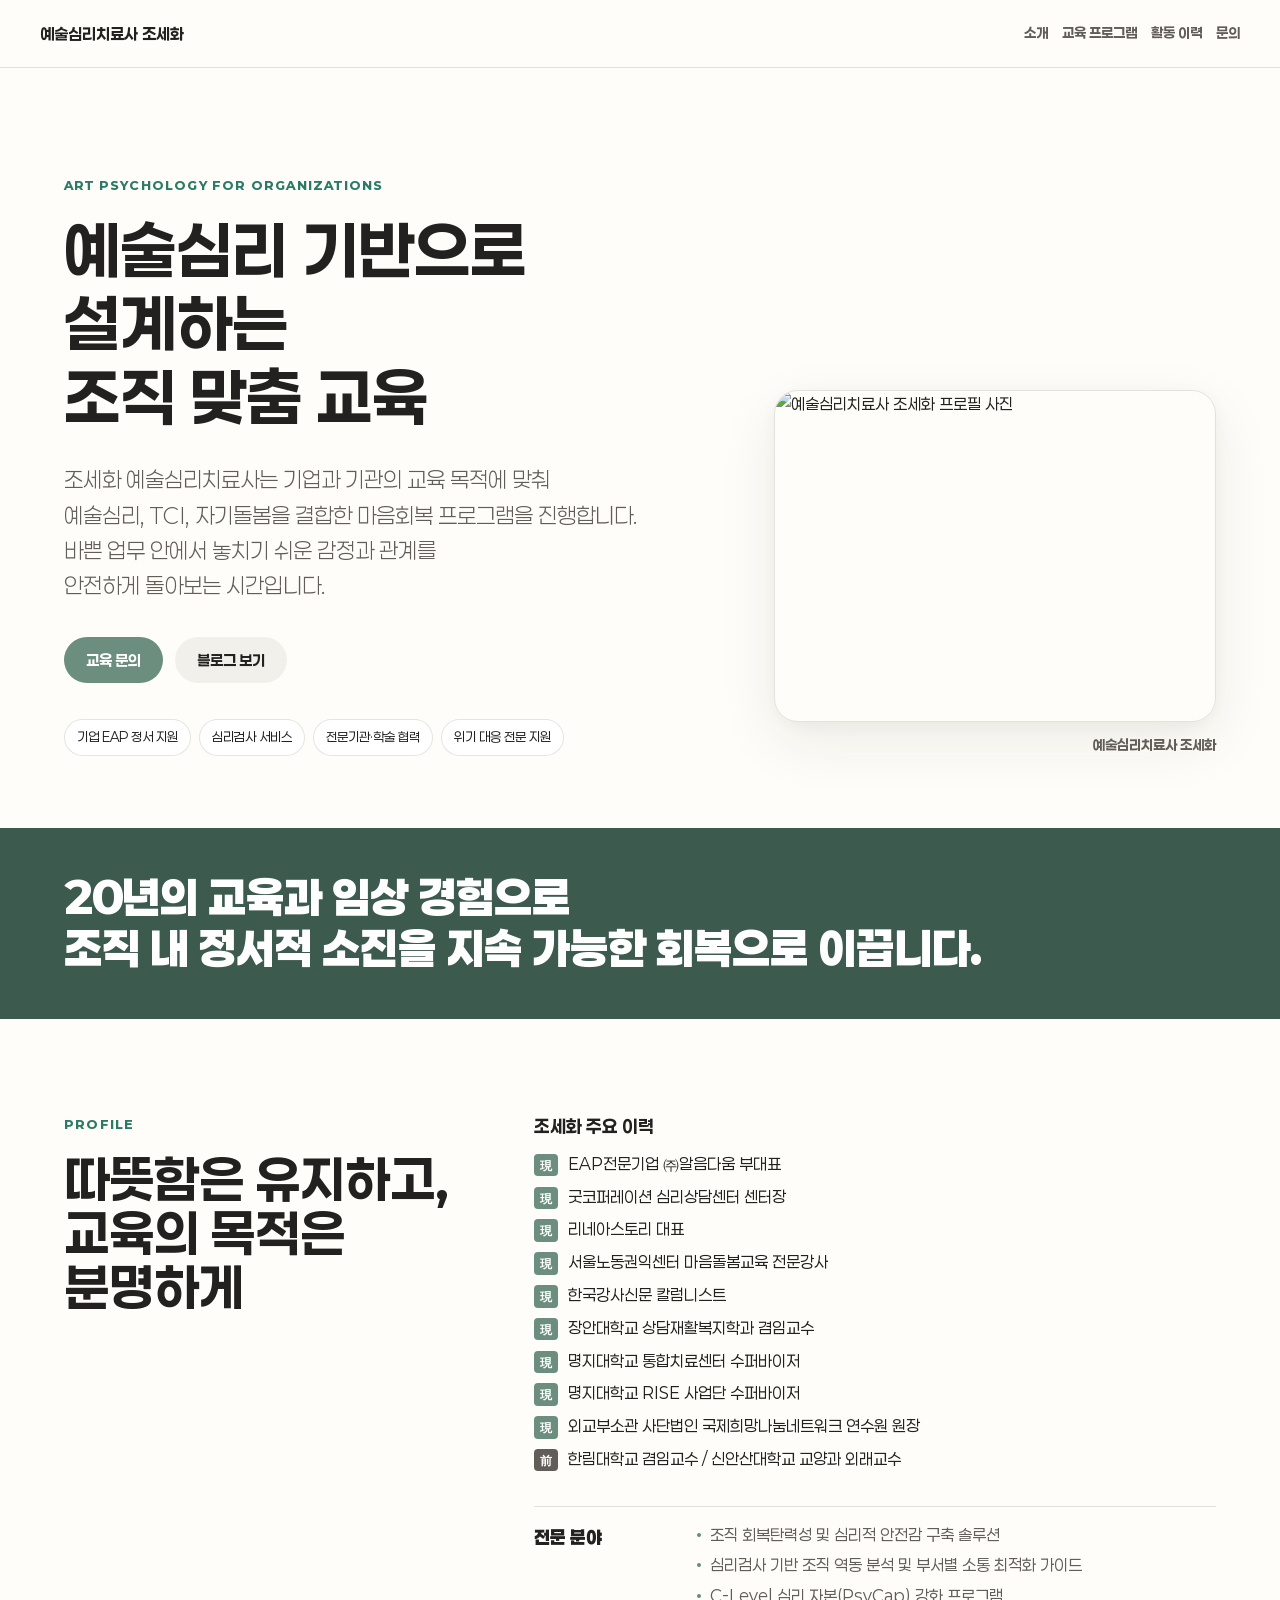
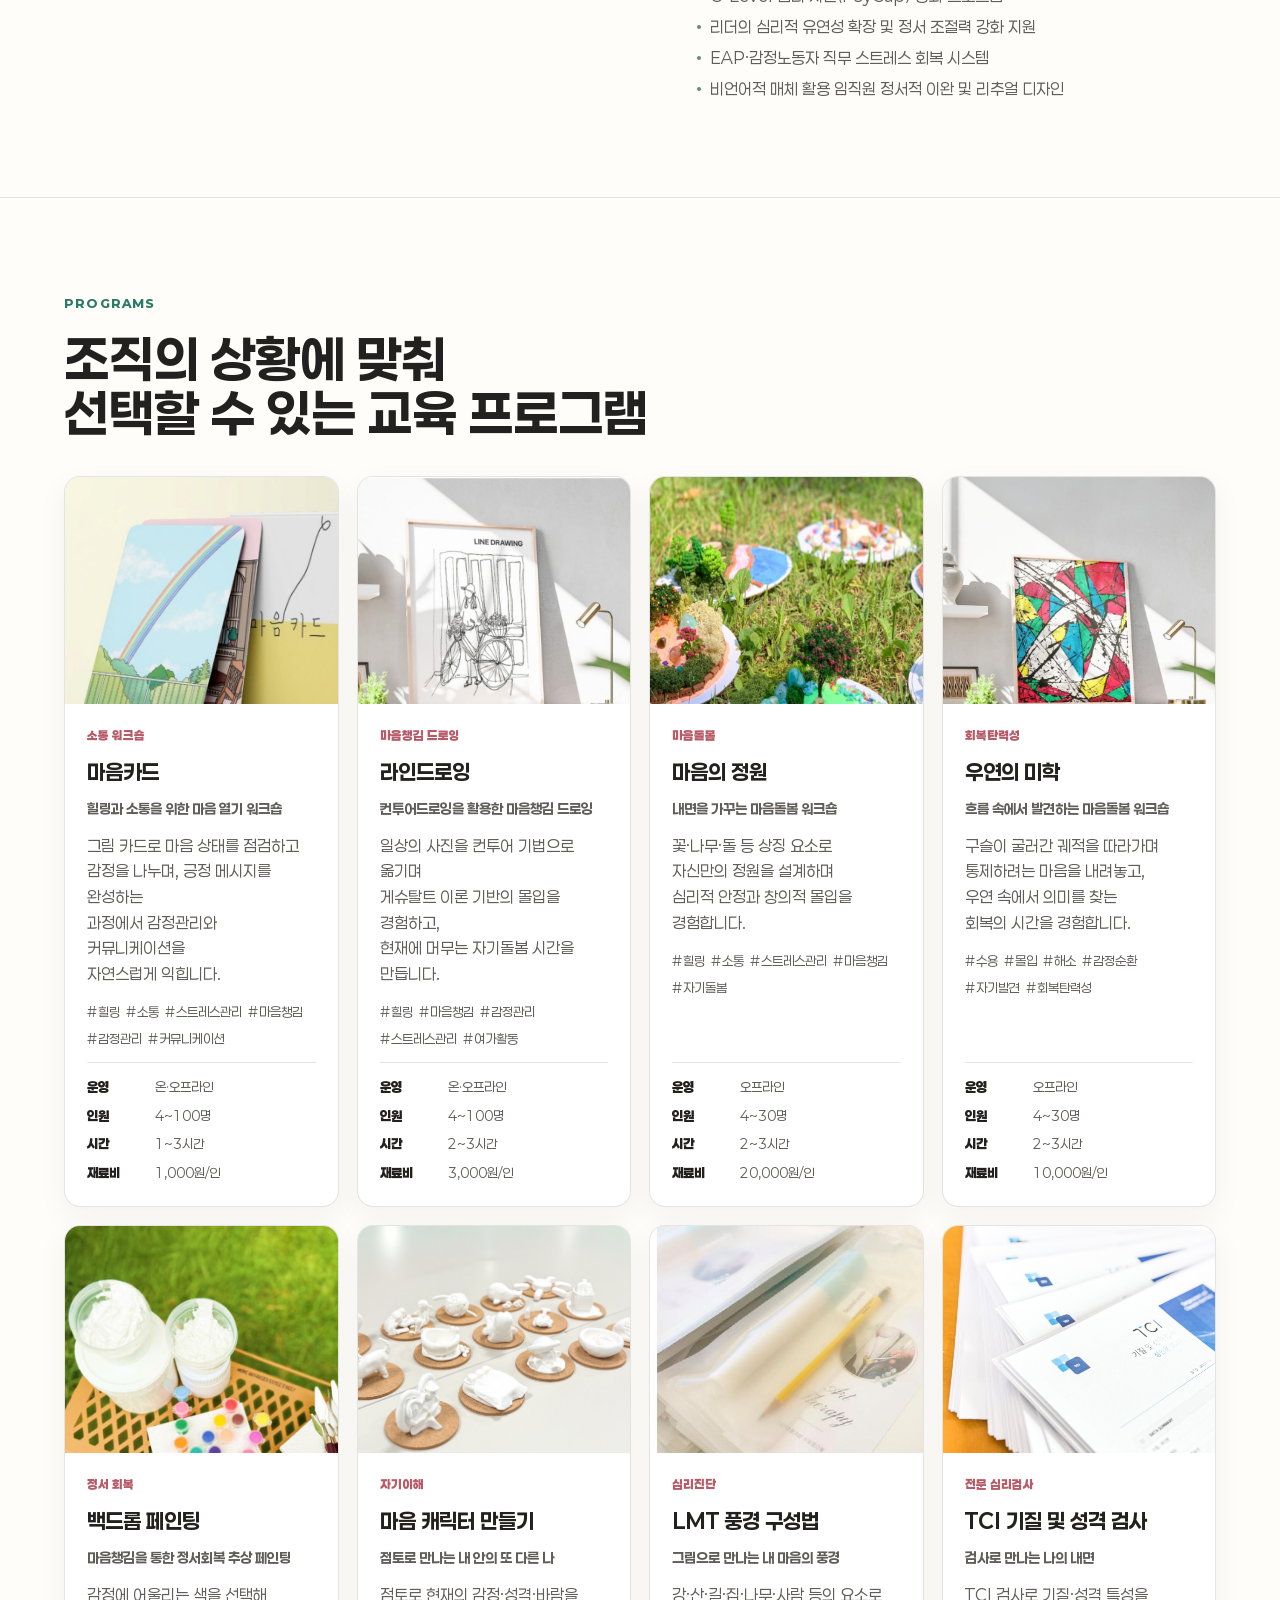
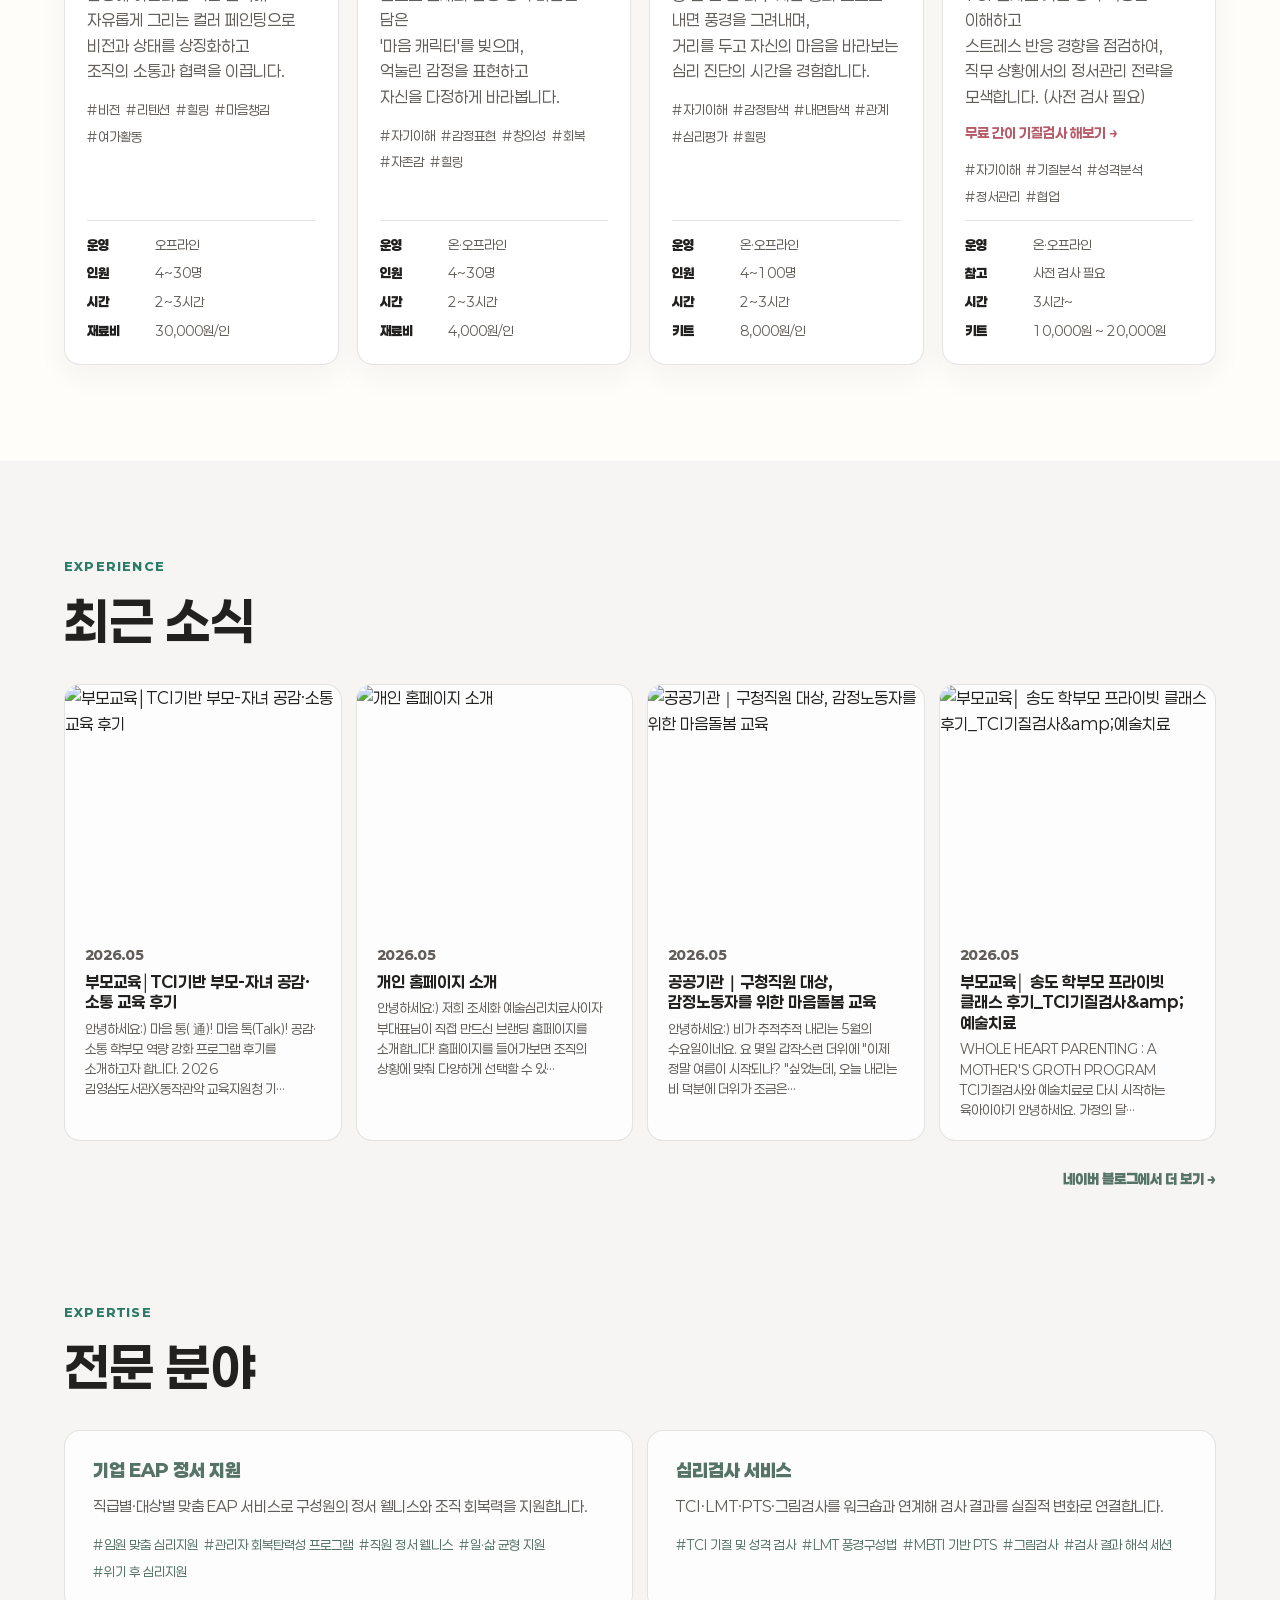
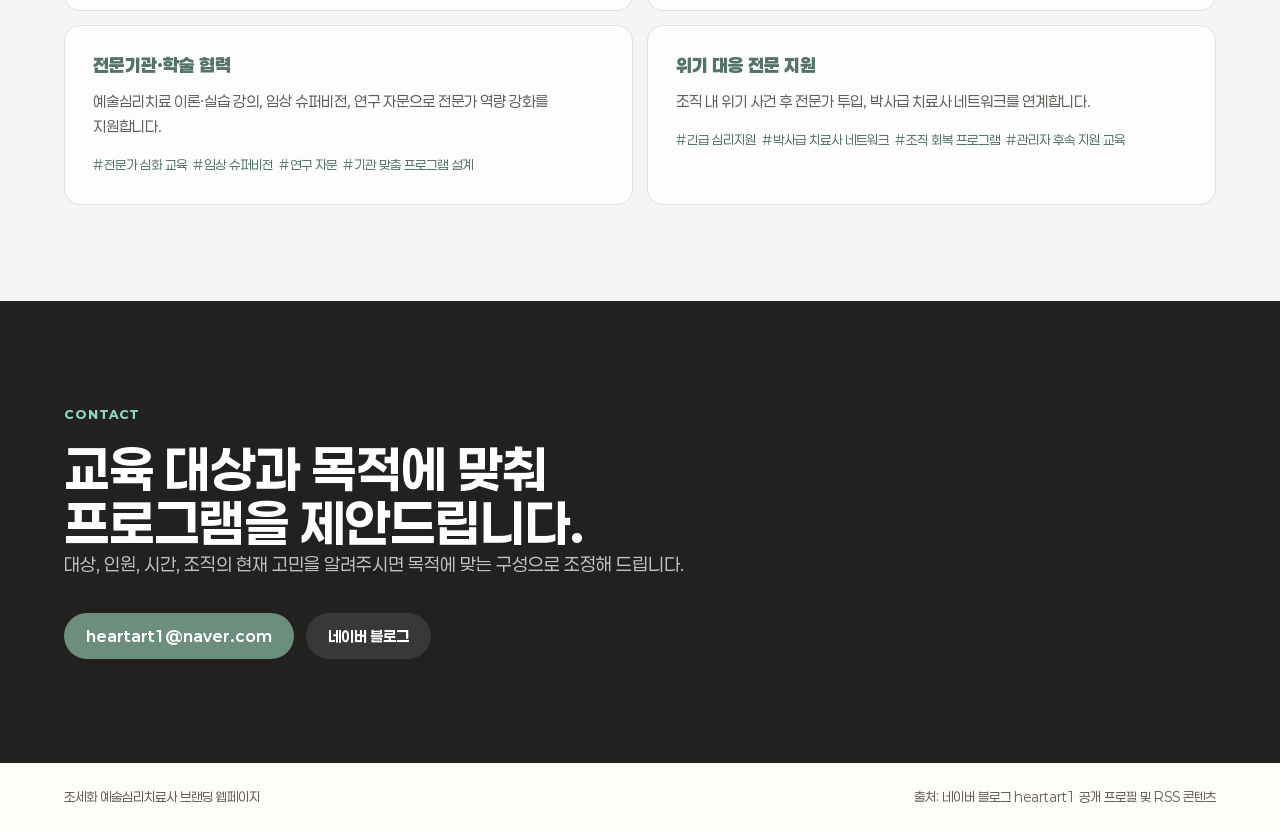
==== index.html @ b23f0a4a "Merge branch 'claude/hopeful-banzai-08a3aa'" ====
<!DOCTYPE html>
<html lang="ko">
<head>
  <meta charset="UTF-8" />
  <meta name="viewport" content="width=device-width, initial-scale=1.0" />
  <title>예술심리치료사 조세화의 홈페이지</title>
  <meta name="description" content="예술심리치료사 조세화의 홈페이지. 기업 EAP, 심리검사, 전문가 교육, 위기 대응 등 조직 맞춤 예술심리 기반 교육 프로그램을 소개합니다." />
  <meta name="author" content="조세화" />
  <meta name="keywords" content="조세화, 예술심리치료사, 기업 EAP, 임상 슈퍼바이저, 마음회복, TCI, 회복탄력성, 번아웃, 직무 스트레스 회복, 심리 자본, PsyCap, 표현예술치료, 알음다움" />
  <link rel="canonical" href="https://lineastory.github.io/lineastory/" />
  <!-- 검색엔진 사이트 인증 (등록 후 콘텐츠 값 채우면 활성화) -->
  <!-- <meta name="naver-site-verification" content="" /> -->
  <!-- <meta name="google-site-verification" content="" /> -->
  <meta property="og:title" content="예술심리치료사 조세화의 홈페이지" />
  <meta property="og:description" content="예술심리 기반으로 설계하는 조직 맞춤 교육." />
  <meta property="og:type" content="website" />
  <meta property="og:url" content="https://lineastory.github.io/lineastory/" />
  <meta property="og:image" content="https://lineastory.github.io/lineastory/assets/profile-v2.jpg" />
  <meta property="og:image:width" content="1091" />
  <meta property="og:image:height" content="725" />
  <meta property="og:image:alt" content="예술심리치료사 조세화 프로필 사진" />
  <meta property="og:site_name" content="예술심리치료사 조세화" />
  <meta property="og:locale" content="ko_KR" />
  <meta name="twitter:card" content="summary_large_image" />
  <meta name="twitter:title" content="예술심리치료사 조세화의 홈페이지" />
  <meta name="twitter:description" content="예술심리 기반으로 설계하는 조직 맞춤 교육." />
  <meta name="twitter:image" content="https://lineastory.github.io/lineastory/assets/profile-v2.jpg" />
  <link rel="stylesheet" href="./styles.css?v=35" />

  <script type="application/ld+json">
  {
    "@context": "https://schema.org",
    "@type": "Person",
    "name": "조세화",
    "alternateName": "Cho Se-hwa",
    "jobTitle": "예술심리치료사",
    "description": "예술심리치료사이자 20년차 기업교육 강사. 기업 EAP·임상 슈퍼비전·심리검사 기반 조직 회복탄력성 솔루션을 설계합니다.",
    "url": "https://lineastory.github.io/lineastory/",
    "image": "https://lineastory.github.io/lineastory/assets/profile-v2.jpg",
    "email": "heartart1@naver.com",
    "sameAs": [
      "https://blog.naver.com/heartart1"
    ],
    "worksFor": [
      { "@type": "Organization", "name": "EAP전문기업 ㈜알음다움" },
      { "@type": "Organization", "name": "굿코퍼레이션 심리상담센터" },
      { "@type": "Organization", "name": "리네아스토리" },
      { "@type": "Organization", "name": "서울노동권익센터" },
      { "@type": "EducationalOrganization", "name": "장안대학교 상담재활복지학과" },
      { "@type": "EducationalOrganization", "name": "명지대학교 통합치료센터" }
    ],
    "knowsAbout": [
      "예술심리치료",
      "표현예술치료",
      "기업 EAP",
      "임상 슈퍼비전",
      "조직 회복탄력성",
      "심리적 안전감",
      "번아웃 예방",
      "직무 스트레스 회복",
      "TCI 기질 및 성격 검사",
      "LMT 풍경구성법",
      "심리 자본 (PsyCap)",
      "심리적 유연성",
      "위기 심리지원",
      "감정노동자 정서 케어"
    ]
  }
  </script>

  <script type="application/ld+json">
  {
    "@context": "https://schema.org",
    "@type": "WebSite",
    "name": "예술심리치료사 조세화의 홈페이지",
    "alternateName": "조세화 EAP 교육",
    "url": "https://lineastory.github.io/lineastory/",
    "inLanguage": "ko-KR",
    "author": {
      "@type": "Person",
      "name": "조세화"
    }
  }
  </script>
</head>
<body>
  <header class="site-header">
    <a class="brand" href="#top" aria-label="조세화 홈">
      <span>예술심리치료사 조세화</span>
    </a>
    <nav class="nav" aria-label="주요 메뉴">
      <a href="#profile">소개</a>
      <a href="#programs">교육 프로그램</a>
      <a href="#proof">활동 이력</a>
      <a href="#contact">문의</a>
    </nav>
  </header>

  <main id="top">
    <section class="hero" aria-labelledby="hero-title">
      <div class="hero-inner">
        <p class="eyebrow">Art Psychology for Organizations</p>
        <h1 id="hero-title"><span class="hero-title-sub">예술심리 기반으로 설계하는</span> <br>조직 맞춤 교육</h1>
        <p class="hero-copy">
          조세화 예술심리치료사는 기업과 기관의 교육 목적에 맞춰 <br>
          예술심리, TCI, 자기돌봄을 결합한 마음회복 프로그램을 진행합니다. <br>
          바쁜 업무 안에서 놓치기 쉬운 감정과 관계를 <br>
          안전하게 돌아보는 시간입니다.
        </p>
        <div class="hero-actions">
          <a class="button primary" href="mailto:heartart1@naver.com?subject=%EC%A1%B0%EC%84%B8%ED%99%94%20%EA%B8%B0%EC%97%85%EA%B5%90%EC%9C%A1%20%EB%AC%B8%EC%9D%98">교육 문의</a>
          <a class="button secondary" href="https://blog.naver.com/heartart1" target="_blank" rel="noreferrer">블로그 보기</a>
        </div>
        <ul class="signal-list" aria-label="핵심 전문 영역">
          <li>기업 EAP 정서 지원</li>
          <li>심리검사 서비스</li>
          <li>전문기관·학술 협력</li>
          <li>위기 대응 전문 지원</li>
        </ul>
      </div>
      <figure class="hero-visual">
        <img src="./assets/profile-v2.jpg" alt="예술심리치료사 조세화 프로필 사진" />
        <figcaption>예술심리치료사 조세화</figcaption>
      </figure>
    </section>

    <section class="intro-band" aria-label="브랜드 메시지">
      <p>20년의 교육과 임상 경험으로 <br>조직 내 정서적 소진을<br class="m-only"> 지속 가능한 회복으로 이끕니다.</p>
    </section>

    <section id="profile" class="section split">
      <div>
        <p class="section-kicker">Profile</p>
        <h2>따뜻함은 유지하고, <br>교육의 목적은 분명하게</h2>
      </div>
      <div class="prose">
        <h3 class="career-title">조세화 주요 이력</h3>
        <ul class="career-list">
          <li><span class="career-mark">現</span> EAP전문기업 ㈜알음다움 부대표</li>
          <li><span class="career-mark">現</span> 굿코퍼레이션 심리상담센터 센터장</li>
          <li><span class="career-mark">現</span> 리네아스토리 대표</li>
          <li><span class="career-mark">現</span> 서울노동권익센터 마음돌봄교육 전문강사</li>
          <li><span class="career-mark">現</span> 한국강사신문 칼럼니스트</li>
          <li><span class="career-mark">現</span> 장안대학교 상담재활복지학과 겸임교수</li>
          <li><span class="career-mark">現</span> 명지대학교 통합치료센터 수퍼바이저</li>
          <li><span class="career-mark">現</span> 명지대학교 RISE 사업단 수퍼바이저</li>
          <li><span class="career-mark">現</span> 외교부소관 사단법인 국제희망나눔네트워크 연수원 원장</li>
          <li><span class="career-mark past">前</span> 한림대학교 겸임교수 / 신안산대학교 교양과 외래교수</li>
        </ul>
        <dl class="profile-grid">
          <div><dt>전문 분야</dt><dd>
            <ul class="profile-list">
              <li>조직 회복탄력성 및 심리적 안전감 구축 솔루션</li>
              <li>심리검사 기반 조직 역동 분석 및 부서별 소통 최적화 가이드</li>
              <li>C-Level 심리 자본(PsyCap) 강화 프로그램</li>
              <li>리더의 심리적 유연성 확장 및 정서 조절력 강화 지원</li>
              <li>EAP·감정노동자 직무 스트레스 회복 시스템</li>
              <li>비언어적 매체 활용 임직원 정서적 이완 및 리추얼 디자인</li>
            </ul>
          </dd></div>
        </dl>
      </div>
    </section>

    <section id="programs" class="section">
      <div class="section-head">
        <p class="section-kicker">Programs</p>
        <h2>조직의 상황에 맞춰 <br>선택할 수 있는 교육 프로그램</h2>
      </div>
      <div class="program-grid">
        <article class="program-card">
          <img src="./assets/maum-card.jpg" alt="마음카드 워크숍 이미지" />
          <div class="program-body">
            <span class="program-tag">소통 워크숍</span>
            <h3>마음카드</h3>
            <p class="program-subtitle">힐링과 소통을 위한 마음 열기 워크숍</p>
            <p>그림 카드로 마음 상태를 점검하고 <br>감정을 나누며, 긍정 메시지를 완성하는 <br>과정에서 감정관리와 커뮤니케이션을 <br>자연스럽게 익힙니다.</p>
            <ul class="program-keywords">
              <li>힐링</li><li>소통</li><li>스트레스관리</li><li>마음챙김</li><li>감정관리</li><li>커뮤니케이션</li>
            </ul>
            <dl class="program-meta">
              <div><dt>운영</dt><dd>온·오프라인</dd></div>
              <div><dt>인원</dt><dd>4~100명</dd></div>
              <div><dt>시간</dt><dd>1~3시간</dd></div>
              <div><dt>재료비</dt><dd>1,000원/인</dd></div>
            </dl>
          </div>
        </article>
        <article class="program-card">
          <img src="./assets/line-drawing.jpg" alt="라인드로잉 워크숍 이미지" />
          <div class="program-body">
            <span class="program-tag">마음챙김 드로잉</span>
            <h3>라인드로잉</h3>
            <p class="program-subtitle">컨투어드로잉을 활용한 마음챙김 드로잉</p>
            <p>일상의 사진을 컨투어 기법으로 옮기며 <br>게슈탈트 이론 기반의 몰입을 경험하고, <br>현재에 머무는 자기돌봄 시간을 만듭니다.</p>
            <ul class="program-keywords">
              <li>힐링</li><li>마음챙김</li><li>감정관리</li><li>스트레스관리</li><li>여가활동</li>
            </ul>
            <dl class="program-meta">
              <div><dt>운영</dt><dd>온·오프라인</dd></div>
              <div><dt>인원</dt><dd>4~100명</dd></div>
              <div><dt>시간</dt><dd>2~3시간</dd></div>
              <div><dt>재료비</dt><dd>3,000원/인</dd></div>
            </dl>
          </div>
        </article>
        <article class="program-card">
          <img src="./assets/mind-garden.jpg" alt="마음의 정원 워크숍 이미지" />
          <div class="program-body">
            <span class="program-tag">마음돌봄</span>
            <h3>마음의 정원</h3>
            <p class="program-subtitle">내면을 가꾸는 마음돌봄 워크숍</p>
            <p>꽃·나무·돌 등 상징 요소로 <br>자신만의 정원을 설계하며 <br>심리적 안정과 창의적 몰입을 경험합니다.</p>
            <ul class="program-keywords">
              <li>힐링</li><li>소통</li><li>스트레스관리</li><li>마음챙김</li><li>자기돌봄</li>
            </ul>
            <dl class="program-meta">
              <div><dt>운영</dt><dd>오프라인</dd></div>
              <div><dt>인원</dt><dd>4~30명</dd></div>
              <div><dt>시간</dt><dd>2~3시간</dd></div>
              <div><dt>재료비</dt><dd>20,000원/인</dd></div>
            </dl>
          </div>
        </article>
        <article class="program-card">
          <img src="./assets/serendipity.jpg" alt="우연의 미학 워크숍 이미지" />
          <div class="program-body">
            <span class="program-tag">회복탄력성</span>
            <h3>우연의 미학</h3>
            <p class="program-subtitle">흐름 속에서 발견하는 마음돌봄 워크숍</p>
            <p>구슬이 굴러간 궤적을 따라가며 <br>통제하려는 마음을 내려놓고, <br>우연 속에서 의미를 찾는 <br>회복의 시간을 경험합니다.</p>
            <ul class="program-keywords">
              <li>수용</li><li>몰입</li><li>해소</li><li>감정순환</li><li>자기발견</li><li>회복탄력성</li>
            </ul>
            <dl class="program-meta">
              <div><dt>운영</dt><dd>오프라인</dd></div>
              <div><dt>인원</dt><dd>4~30명</dd></div>
              <div><dt>시간</dt><dd>2~3시간</dd></div>
              <div><dt>재료비</dt><dd>10,000원/인</dd></div>
            </dl>
          </div>
        </article>
        <article class="program-card">
          <img src="./assets/backdrop-painting.jpg" alt="백드롭 페인팅 워크숍 이미지" />
          <div class="program-body">
            <span class="program-tag">정서 회복</span>
            <h3>백드롭 페인팅</h3>
            <p class="program-subtitle">마음챙김을 통한 정서회복 추상 페인팅</p>
            <p>감정에 어울리는 색을 선택해 <br>자유롭게 그리는 컬러 페인팅으로 <br>비전과 상태를 상징화하고 <br>조직의 소통과 협력을 이끕니다.</p>
            <ul class="program-keywords">
              <li>비전</li><li>리텐션</li><li>힐링</li><li>마음챙김</li><li>여가활동</li>
            </ul>
            <dl class="program-meta">
              <div><dt>운영</dt><dd>오프라인</dd></div>
              <div><dt>인원</dt><dd>4~30명</dd></div>
              <div><dt>시간</dt><dd>2~3시간</dd></div>
              <div><dt>재료비</dt><dd>30,000원/인</dd></div>
            </dl>
          </div>
        </article>
        <article class="program-card">
          <img src="./assets/maum.jpg" alt="마음 캐릭터 만들기 워크숍 이미지" />
          <div class="program-body">
            <span class="program-tag">자기이해</span>
            <h3>마음 캐릭터 만들기</h3>
            <p class="program-subtitle">점토로 만나는 내 안의 또 다른 나</p>
            <p>점토로 현재의 감정·성격·바람을 담은 <br>'마음 캐릭터'를 빚으며, <br>억눌린 감정을 표현하고 <br>자신을 다정하게 바라봅니다.</p>
            <ul class="program-keywords">
              <li>자기이해</li><li>감정표현</li><li>창의성</li><li>회복</li><li>자존감</li><li>힐링</li>
            </ul>
            <dl class="program-meta">
              <div><dt>운영</dt><dd>온·오프라인</dd></div>
              <div><dt>인원</dt><dd>4~30명</dd></div>
              <div><dt>시간</dt><dd>2~3시간</dd></div>
              <div><dt>재료비</dt><dd>4,000원/인</dd></div>
            </dl>
          </div>
        </article>
        <article class="program-card">
          <img src="./assets/lmt-landscape.jpg" alt="LMT 풍경 구성법 워크숍 이미지" />
          <div class="program-body">
            <span class="program-tag">심리진단</span>
            <h3>LMT 풍경 구성법</h3>
            <p class="program-subtitle">그림으로 만나는 내 마음의 풍경</p>
            <p>강·산·길·집·나무·사람 등의 요소로 <br>내면 풍경을 그려내며, <br>거리를 두고 자신의 마음을 바라보는 <br>심리 진단의 시간을 경험합니다.</p>
            <ul class="program-keywords">
              <li>자기이해</li><li>감정탐색</li><li>내면탐색</li><li>관계</li><li>심리평가</li><li>힐링</li>
            </ul>
            <dl class="program-meta">
              <div><dt>운영</dt><dd>온·오프라인</dd></div>
              <div><dt>인원</dt><dd>4~100명</dd></div>
              <div><dt>시간</dt><dd>2~3시간</dd></div>
              <div><dt>키트</dt><dd>8,000원/인</dd></div>
            </dl>
          </div>
        </article>
        <article class="program-card">
          <img src="./assets/tci-test.jpg" alt="TCI 기질 및 성격 검사 이미지" />
          <div class="program-body">
            <span class="program-tag">전문 심리검사</span>
            <h3>TCI 기질 및 성격 검사</h3>
            <p class="program-subtitle">검사로 만나는 나의 내면</p>
            <p>TCI 검사로 기질·성격 특성을 이해하고 <br>스트레스 반응 경향을 점검하여, <br>직무 상황에서의 정서관리 전략을 <br>모색합니다. (사전 검사 필요)</p>
            <a class="program-link" href="/Temperament-Profile/" target="_blank" rel="noreferrer">무료 간이 기질검사 해보기 →</a>
            <ul class="program-keywords">
              <li>자기이해</li><li>기질분석</li><li>성격분석</li><li>정서관리</li><li>협업</li>
            </ul>
            <dl class="program-meta">
              <div><dt>운영</dt><dd>온·오프라인</dd></div>
              <div><dt>참고</dt><dd>사전 검사 필요</dd></div>
              <div><dt>시간</dt><dd>3시간~</dd></div>
              <div><dt>키트</dt><dd>10,000원 ~ 20,000원</dd></div>
            </dl>
          </div>
        </article>
      </div>
    </section>

    <section id="proof" class="section proof-section">
      <div class="section-head">
        <p class="section-kicker">Experience</p>
        <h2>최근 소식</h2>
      </div>
      <div class="proof-grid" id="proofGrid">
        <p class="proof-loading">블로그에서 최근 소식을 불러오는 중…</p>
      </div>
      <p class="proof-source"><a href="https://blog.naver.com/heartart1" target="_blank" rel="noreferrer">네이버 블로그에서 더 보기 →</a></p>
    </section>

    <section id="expertise" class="section expertise-section">
      <div class="section-head">
        <p class="section-kicker">Expertise</p>
        <h2>전문 분야</h2>
      </div>
      <div class="expertise-grid">
        <div class="expertise-card">
          <h3>기업 EAP 정서 지원</h3>
          <p>직급별·대상별 맞춤 EAP 서비스로 구성원의 정서 웰니스와 조직 회복력을 지원합니다.</p>
          <ul class="expertise-tags">
            <li>임원 맞춤 심리지원</li><li>관리자 회복탄력성 프로그램</li><li>직원 정서 웰니스</li><li>일·삶 균형 지원</li><li>위기 후 심리지원</li>
          </ul>
        </div>
        <div class="expertise-card">
          <h3>심리검사 서비스</h3>
          <p>TCI·LMT·PTS·그림검사를 워크숍과 연계해 검사 결과를 실질적 변화로 연결합니다.</p>
          <ul class="expertise-tags">
            <li>TCI 기질 및 성격 검사</li><li>LMT 풍경구성법</li><li>MBTI 기반 PTS</li><li>그림검사</li><li>검사 결과 해석 세션</li>
          </ul>
        </div>
        <div class="expertise-card">
          <h3>전문기관·학술 협력</h3>
          <p>예술심리치료 이론·실습 강의, 임상 슈퍼비전, 연구 자문으로 전문가 역량 강화를 지원합니다.</p>
          <ul class="expertise-tags">
            <li>전문가 심화 교육</li><li>임상 슈퍼비전</li><li>연구 자문</li><li>기관 맞춤 프로그램 설계</li>
          </ul>
        </div>
        <div class="expertise-card">
          <h3>위기 대응 전문 지원</h3>
          <p>조직 내 위기 사건 후 전문가 투입, 박사급 치료사 네트워크를 연계합니다.</p>
          <ul class="expertise-tags">
            <li>긴급 심리지원</li><li>박사급 치료사 네트워크</li><li>조직 회복 프로그램</li><li>관리자 후속 지원 교육</li>
          </ul>
        </div>
      </div>
    </section>

    <section id="contact" class="contact">
      <p class="section-kicker">Contact</p>
      <h2>교육 대상과 목적에 맞춰 <br>프로그램을 제안드립니다.</h2>
      <p>대상, 인원, 시간, 조직의 현재 고민을 알려주시면<br class="m-only"> 목적에 맞는 구성으로 조정해 드립니다.</p>
      <div class="contact-actions">
        <a class="button primary" href="mailto:heartart1@naver.com?subject=%EC%A1%B0%EC%84%B8%ED%99%94%20%EA%B5%90%EC%9C%A1%20%EB%AC%B8%EC%9D%98">heartart1@naver.com</a>
        <a class="button secondary" href="https://blog.naver.com/heartart1" target="_blank" rel="noreferrer">네이버 블로그</a>
      </div>
    </section>
  </main>

  <footer class="footer">
    <p>조세화 예술심리치료사 브랜딩 웹페이지</p>
    <p>출처: 네이버 블로그 heartart1 공개 프로필 및 RSS 콘텐츠</p>
  </footer>

  <script>
    (function () {
      var grid = document.getElementById('proofGrid');
      if (!grid) return;

      function pad2(n) { return n < 10 ? '0' + n : '' + n; }
      function fmtDate(s) {
        var d = new Date(s);
        if (isNaN(d.getTime())) return '';
        return d.getFullYear() + '.' + pad2(d.getMonth() + 1);
      }
      function escapeHtml(s) {
        return String(s).replace(/[&<>"']/g, function (c) {
          return ({ '&': '&amp;', '<': '&lt;', '>': '&gt;', '"': '&quot;', "'": '&#39;' })[c];
        });
      }
      function trimText(s, n) {
        var text = String(s).trim();
        return text.length > n ? text.slice(0, n).trim() + '…' : text;
      }
      function fail(msg) {
        grid.innerHTML = '<p class="proof-loading">' + escapeHtml(msg) + '</p>';
      }

      fetch('./data/recent-posts.json', { cache: 'no-cache' })
        .then(function (r) {
          if (!r.ok) throw new Error('HTTP ' + r.status);
          return r.json();
        })
        .then(function (data) {
          if (!data || !data.items || !data.items.length) {
            fail('소식을 불러올 수 없습니다.');
            return;
          }
          var html = data.items.slice(0, 4).map(function (item) {
            var title = escapeHtml(item.title || '');
            var date = escapeHtml(fmtDate(item.pubDate));
            var desc = escapeHtml(trimText(item.description || '', 90));
            var link = escapeHtml(item.link || '#');
            var thumb = item.thumbnail ? escapeHtml(item.thumbnail) : '';
            return (
              '<article>' +
                '<a class="proof-link" href="' + link + '" target="_blank" rel="noreferrer">' +
                  (thumb ? '<img class="proof-thumb" src="' + thumb + '" alt="' + title + '" loading="lazy" referrerpolicy="no-referrer" />' : '') +
                  '<div class="proof-body">' +
                    '<p class="proof-date">' + date + '</p>' +
                    '<h3>' + title + '</h3>' +
                    '<p>' + desc + '</p>' +
                  '</div>' +
                '</a>' +
              '</article>'
            );
          }).join('');
          grid.innerHTML = html;
        })
        .catch(function () { fail('소식을 불러올 수 없습니다.'); });
    })();
  </script>
</body>
</html>
---- styles.css ----
@font-face {
  font-family: 'Paperlogy';
  src: url('./assets/fonts/Paperlogy-3Light.ttf') format('truetype');
  font-weight: 300;
  font-style: normal;
  font-display: swap;
}

@font-face {
  font-family: 'Paperlogy';
  src: url('./assets/fonts/Paperlogy-4Regular.ttf') format('truetype');
  font-weight: 400;
  font-style: normal;
  font-display: swap;
}

@font-face {
  font-family: 'Paperlogy';
  src: url('./assets/fonts/Paperlogy-7Bold.ttf') format('truetype');
  font-weight: 700;
  font-style: normal;
  font-display: swap;
}

@font-face {
  font-family: 'Paperlogy';
  src: url('./assets/fonts/Paperlogy-9Black.ttf') format('truetype');
  font-weight: 800 900;
  font-style: normal;
  font-display: swap;
}

:root {
  --ink: #23211f;
  --muted: #615d59;
  --soft: #f6f5f4;
  --paper: #fffdf9;
  --line: rgba(35, 33, 31, 0.12);
  --blue: #6B8E7F;
  --blue-dark: #557366;
  --green: #2a7a66;
  --rose: #b65b67;
  --gold: #a97830;
  --shadow: 0 20px 60px rgba(35, 33, 31, 0.08), 0 4px 16px rgba(35, 33, 31, 0.04);
}

* {
  box-sizing: border-box;
  word-break: keep-all;
  overflow-wrap: break-word;
}

html {
  scroll-behavior: smooth;
}

body {
  margin: 0;
  background: var(--paper);
  color: var(--ink);
  font-family: 'Paperlogy', "Pretendard", "Noto Sans KR", Inter, -apple-system, BlinkMacSystemFont, "Segoe UI", sans-serif;
  line-height: 1.6;
  word-break: keep-all;
}

a {
  color: inherit;
}

img {
  display: block;
  max-width: 100%;
}

.site-header {
  align-items: center;
  backdrop-filter: blur(18px);
  background: rgba(255, 253, 249, 0.82);
  border-bottom: 1px solid var(--line);
  display: flex;
  height: 68px;
  justify-content: space-between;
  left: 0;
  padding: 0 40px;
  position: sticky;
  top: 0;
  z-index: 10;
}

.brand,
.nav {
  align-items: center;
  display: flex;
  gap: 14px;
}

.brand {
  font-weight: 700;
  text-decoration: none;
}

.brand-mark {
  align-items: center;
  background: var(--ink);
  border-radius: 999px;
  color: #fff;
  display: inline-flex;
  height: 34px;
  justify-content: center;
  width: 34px;
}

.nav a {
  color: var(--muted);
  font-size: 14px;
  font-weight: 700;
  text-decoration: none;
}

.nav a:hover {
  color: var(--ink);
}

.hero {
  display: grid;
  gap: 48px;
  grid-template-columns: minmax(0, 1.2fr) minmax(280px, 0.8fr);
  min-height: 760px;
  padding: 96px clamp(24px, 5vw, 72px) 72px;
}

.hero-inner {
  align-self: end;
  max-width: 850px;
}

.eyebrow,
.section-kicker {
  color: var(--green);
  font-size: 12px;
  font-weight: 800;
  letter-spacing: 0.1em;
  margin: 0 0 18px;
  text-transform: uppercase;
}

h1,
h2,
h3,
p {
  margin-top: 0;
}

h1 {
  font-size: clamp(36px, 5vw, 68px);
  letter-spacing: 0;
  line-height: 1.15;
  margin-bottom: 28px;
  max-width: 960px;
}

h2 {
  font-size: clamp(32px, 4vw, 56px);
  letter-spacing: 0;
  line-height: 1.06;
  margin-bottom: 0;
}

h3 {
  font-size: 21px;
  letter-spacing: 0;
  line-height: 1.28;
}

.hero-copy {
  color: var(--muted);
  font-size: clamp(18px, 2vw, 22px);
  font-weight: 300;
  max-width: 760px;
}

.hero-actions,
.contact-actions {
  display: flex;
  flex-wrap: wrap;
  gap: 12px;
  margin-top: 34px;
}

.button {
  align-items: center;
  border-radius: 999px;
  display: inline-flex;
  font-size: 15px;
  font-weight: 700;
  min-height: 46px;
  padding: 0 22px;
  text-decoration: none;
  transition: background 160ms ease, color 160ms ease, transform 160ms ease;
}

.button:hover {
  transform: translateY(-1px);
}

.button.primary {
  background: var(--blue);
  color: #fff;
}

.button.primary:hover {
  background: var(--blue-dark);
}

.button.secondary {
  background: rgba(35, 33, 31, 0.06);
  color: var(--ink);
}

.signal-list {
  display: flex;
  flex-wrap: wrap;
  gap: 8px;
  list-style: none;
  margin: 36px 0 0;
  padding: 0;
}

.signal-list li {
  background: #fff;
  border: 1px solid var(--line);
  border-radius: 999px;
  color: var(--ink);
  font-size: 13px;
  font-weight: 500;
  padding: 7px 12px;
}

.hero-visual {
  align-self: end;
  margin: 0;
}

.hero-visual img {
  aspect-ratio: 4 / 3;
  border: 1px solid var(--line);
  border-radius: 24px;
  box-shadow: var(--shadow);
  object-fit: cover;
  object-position: center center;
  width: 100%;
}

.hero-visual figcaption {
  color: var(--muted);
  font-size: 14px;
  font-weight: 700;
  margin-top: 12px;
  text-align: right;
}

.intro-band {
  background: #3D5A4E;
  color: #fff;
  padding: 44px clamp(24px, 5vw, 72px);
}

.intro-band p {
  font-size: clamp(24px, 3.4vw, 44px);
  font-weight: 800;
  letter-spacing: 0;
  line-height: 1.18;
  margin: 0;
  max-width: 1120px;
}

.section {
  padding: 96px clamp(24px, 5vw, 72px);
}

.section.split {
  border-bottom: 1px solid var(--line);
  display: grid;
  gap: 60px;
  grid-template-columns: minmax(240px, 0.75fr) minmax(0, 1.25fr);
}

.section-head {
  margin-bottom: 36px;
  max-width: 920px;
}

.prose {
  color: var(--muted);
  font-size: 18px;
}

.profile-list {
  display: flex;
  flex-direction: column;
  gap: 6px;
  list-style: none;
  margin: 0;
  padding: 0;
}

.profile-list li {
  color: var(--muted);
  font-size: 16px;
  line-height: 1.55;
  padding-left: 14px;
  position: relative;
}

.profile-list li::before {
  color: var(--blue);
  content: "•";
  font-weight: 700;
  left: 0;
  position: absolute;
}

.career-title {
  color: var(--ink);
  font-size: 18px;
  font-weight: 700;
  margin: 0 0 14px;
}

.career-list {
  display: flex;
  flex-direction: column;
  gap: 8px;
  list-style: none;
  margin: 0 0 24px;
  padding: 0;
}

.career-list li {
  align-items: baseline;
  color: var(--ink);
  display: flex;
  font-size: 16px;
  font-weight: 400;
  gap: 10px;
  line-height: 1.55;
}

.career-mark {
  background: var(--blue);
  border-radius: 4px;
  color: #fff;
  flex-shrink: 0;
  font-size: 12px;
  font-weight: 700;
  padding: 2px 6px;
  letter-spacing: 0;
}

.career-mark.past {
  background: var(--muted);
}

.profile-grid {
  display: grid;
  gap: 14px;
  margin: 34px 0 0;
}

.profile-grid div {
  border-top: 1px solid var(--line);
  display: grid;
  gap: 12px;
  grid-template-columns: 150px 1fr;
  padding-top: 16px;
}

.profile-grid dt {
  color: var(--ink);
  font-weight: 800;
}

.profile-grid dd {
  margin: 0;
}

.program-grid {
  display: grid;
  gap: 18px;
  grid-template-columns: repeat(4, minmax(0, 1fr));
}

.program-card {
  background: #fff;
  border: 1px solid var(--line);
  border-radius: 16px;
  box-shadow: 0 10px 30px rgba(35, 33, 31, 0.05);
  display: flex;
  flex-direction: column;
  overflow: hidden;
}

.program-card img {
  aspect-ratio: 1.2 / 1;
  object-fit: cover;
  width: 100%;
}

.program-body {
  display: flex;
  flex-direction: column;
  flex: 1;
  gap: 12px;
  padding: 22px;
}

.program-tag {
  color: var(--rose);
  display: block;
  font-size: 12px;
  font-weight: 900;
  margin-bottom: 2px;
}

.program-card h3 {
  margin-bottom: 0;
}

.program-subtitle {
  color: var(--green);
  font-size: 14px;
  font-weight: 600;
  margin-bottom: 0;
}

.program-card p,
.proof-grid p {
  color: var(--muted);
  margin-bottom: 0;
}

.program-link {
  align-self: flex-start;
  color: var(--rose);
  font-size: 14px;
  font-weight: 700;
  text-decoration: none;
  transition: color 160ms ease;
}

.program-link:hover {
  color: var(--ink);
  text-decoration: underline;
}

.program-keywords {
  display: flex;
  flex-wrap: wrap;
  gap: 6px;
  list-style: none;
  margin: 4px 0 0;
  padding: 0;
}

.program-keywords li {
  border: 0;
  color: var(--muted);
  font-size: 13px;
  font-weight: 500;
  padding: 0;
}

.program-keywords li::before {
  content: "#";
  margin-right: 1px;
}

.program-meta {
  border-top: 1px solid var(--line);
  display: grid;
  gap: 8px;
  margin: auto 0 0;
  padding-top: 14px;
}

.program-meta div {
  display: grid;
  font-size: 13px;
  gap: 12px;
  grid-template-columns: 56px 1fr;
}

.program-meta dt {
  color: var(--ink);
  font-weight: 800;
}

.program-meta dd {
  color: var(--muted);
  margin: 0;
}

.proof-section {
  background: var(--soft);
  padding-bottom: 48px;
}

.proof-grid {
  display: grid;
  gap: 14px;
  grid-template-columns: repeat(4, minmax(0, 1fr));
}

.proof-grid article {
  background: rgba(255, 255, 255, 0.76);
  border: 1px solid var(--line);
  border-radius: 16px;
  overflow: hidden;
}

.proof-link {
  color: inherit;
  display: flex;
  flex-direction: column;
  height: 100%;
  text-decoration: none;
  transition: transform 0.2s ease, box-shadow 0.2s ease;
}

.proof-link:hover {
  box-shadow: 0 12px 28px rgba(35, 33, 31, 0.08);
  transform: translateY(-2px);
}

.proof-thumb {
  aspect-ratio: 4 / 3;
  height: 240px;
  object-fit: cover;
  width: 100%;
}

.proof-body {
  display: flex;
  flex-direction: column;
  flex: 1;
  gap: 6px;
  padding: 20px;
}

.proof-body h3 {
  font-size: 16px;
  margin-bottom: 0;
}

.proof-body p:last-child {
  color: var(--muted);
  font-size: 13px;
  line-height: 1.55;
  margin-bottom: 0;
}

.proof-date {
  color: var(--gold);
  font-size: 13px;
  font-weight: 900;
  margin-bottom: 0;
}

.proof-loading {
  color: var(--muted);
  font-size: 14px;
  grid-column: 1 / -1;
  padding: 32px 0;
  text-align: center;
}

.proof-source {
  margin-top: 24px;
  text-align: right;
}

.proof-source a {
  color: var(--blue-dark);
  font-size: 14px;
  font-weight: 800;
  text-decoration: none;
}

.proof-source a:hover {
  text-decoration: underline;
}

.expertise-section {
  background: var(--soft);
  padding-top: 48px;
}

.expertise-grid {
  display: grid;
  gap: 14px;
  grid-template-columns: repeat(2, 1fr);
}

.expertise-card {
  background: rgba(255, 255, 255, 0.76);
  border: 1px solid var(--line);
  border-radius: 16px;
  display: flex;
  flex-direction: column;
  gap: 12px;
  padding: 28px;
}

.expertise-card h3 {
  color: var(--blue-dark);
  font-size: 18px;
  font-weight: 900;
  margin: 0;
}

.expertise-card > p {
  color: var(--muted);
  font-size: 15px;
  line-height: 1.65;
  margin: 0;
}

.expertise-tags {
  display: flex;
  flex-wrap: wrap;
  gap: 6px;
  list-style: none;
  margin: 4px 0 0;
  padding: 0;
}

.expertise-tags li {
  border: 0;
  color: var(--blue-dark);
  font-size: 13px;
  font-weight: 500;
  padding: 0;
}

.expertise-tags li::before {
  content: "#";
  margin-right: 1px;
}

.contact {
  background: var(--ink);
  color: #fff;
  padding: 104px clamp(24px, 5vw, 72px);
}

.contact p:not(.section-kicker) {
  color: rgba(255, 255, 255, 0.72);
  font-size: 18px;
  max-width: 720px;
}

.contact .section-kicker {
  color: #8ad8c3;
}

.contact .button.secondary {
  background: rgba(255, 255, 255, 0.1);
  color: #fff;
}

.footer {
  align-items: center;
  color: var(--muted);
  display: flex;
  flex-wrap: wrap;
  font-size: 13px;
  gap: 12px 24px;
  justify-content: space-between;
  padding: 24px clamp(24px, 5vw, 72px);
}

.footer p {
  margin: 0;
}

@media (max-width: 980px) {
  .hero,
  .section.split {
    grid-template-columns: 1fr;
  }

  .hero {
    min-height: auto;
    padding-top: 56px;
  }

  .hero-visual {
    max-width: 520px;
  }

  .program-grid,
  .proof-grid {
    grid-template-columns: repeat(2, minmax(0, 1fr));
  }

  .expertise-grid {
    grid-template-columns: repeat(2, 1fr);
  }
}

@media (max-width: 680px) {
  .site-header {
    height: auto;
    padding: 16px 20px;
  }

  .nav {
    display: none;
  }

  .hero {
    min-height: auto;
    padding: 48px 20px;
  }

  h1 {
    font-size: 34px;
  }

  .hero-title-sub {
    display: inline-block;
    font-size: 24px;
    font-weight: 700;
  }

  h2 {
    font-size: 22px;
    line-height: 1.3;
  }

  .profile-list li {
    font-size: 14px;
    line-height: 1.5;
    padding-left: 12px;
    word-break: keep-all;
  }

  .section,
  .contact {
    padding: 56px 16px;
  }

  .section-head {
    margin-bottom: 24px;
  }

  .profile-grid div {
    grid-template-columns: 1fr;
  }

  /* 모바일에서 최근 소식은 2열, 프로그램·전문 분야는 1열 가로 분할 */
  .proof-grid {
    gap: 10px;
    grid-template-columns: repeat(2, minmax(0, 1fr));
  }

  .program-grid,
  .expertise-grid {
    gap: 10px;
    grid-template-columns: 1fr;
  }

  /* 프로그램 카드: 좌측 이미지 + 우측 내용 가로 분할 */
  .program-card {
    flex-direction: row;
    align-items: stretch;
  }

  .program-card img {
    aspect-ratio: 1 / 1;
    flex-shrink: 0;
    height: auto;
    width: 38%;
    align-self: stretch;
    object-fit: cover;
  }

  /* program-body: 모바일에서는 블록 레이아웃으로 전환 (태그+제목 한 줄) */
  .program-body {
    display: block;
    padding: 14px;
  }

  .program-tag {
    display: inline-block;
    font-size: 11px;
    margin-right: 6px;
    vertical-align: baseline;
  }

  .program-card h3 {
    display: inline;
    font-size: 15px;
    line-height: 1.3;
  }

  .program-subtitle {
    font-size: 12px;
    margin-top: 6px;
  }

  .program-keywords {
    margin-top: 6px;
  }

  .program-card p {
    font-size: 12px;
    line-height: 1.45;
  }

  /* 모바일에서는 모든 강제 줄바꿈 숨김 (m-only 제외) */
  .program-body p br:not(.m-only),
  .hero-copy br:not(.m-only),
  .prose p br:not(.m-only),
  .expertise-card p br:not(.m-only) {
    display: none;
  }

  /* 모바일에서 프로그램 카드 설명문 숨김 (제목/부제/키워드/메타정보는 유지) */
  .program-body > p:not(.program-subtitle) {
    display: none;
  }

  /* 모바일 전용 줄바꿈 표시 */
  .m-only {
    display: inline;
  }

  .career-list li {
    font-size: 14px;
    gap: 8px;
    line-height: 1.45;
  }

  .career-mark {
    font-size: 11px;
    padding: 1px 5px;
  }

  /* 모바일에서 본문 양쪽정렬 (단어 끊김 허용) */
  .hero-copy,
  .prose p,
  .program-card > div > p:not(.program-subtitle),
  .proof-body p,
  .expertise-card > p,
  .contact p:not(.section-kicker) {
    text-align: justify;
    word-break: break-all;
  }

  .contact p:not(.section-kicker) {
    font-size: 14px;
    line-height: 1.7;
    text-align: left;
    word-break: keep-all;
  }

  /* 짧은 부제목/태그는 양쪽정렬 제외 (좌측정렬 유지) */
  .program-subtitle,
  .program-tag {
    text-align: left;
    word-break: keep-all;
  }

  .program-keywords {
    gap: 2px 6px;
  }

  .program-keywords li {
    font-size: 11px;
    padding: 0;
  }

  /* 메타정보를 한 줄에 압축: 라벨 숨기고 값만 구분자로 연결 */
  .program-meta {
    color: var(--muted);
    display: block;
    font-size: 11px;
    line-height: 1.5;
    padding-top: 8px;
  }

  .program-meta div {
    display: inline;
    font-size: 11px;
    gap: 0;
    grid-template-columns: none;
  }

  .program-meta dt {
    display: none;
  }

  /* 마지막 항목(재료비/키트)은 라벨도 함께 표시 - 가격을 비용 총액처럼 오해하는 것 방지 */
  .program-meta div:last-child dt {
    color: inherit;
    display: inline;
    font-weight: inherit;
    margin-right: 3px;
  }

  .program-meta dd {
    display: inline;
    margin: 0;
  }

  .program-meta div:not(:last-child) dd::after {
    content: "  |  ";
    color: var(--line);
  }

  .proof-thumb {
    height: 170px;
  }

  .proof-body {
    gap: 4px;
    padding: 12px;
  }

  .proof-body h3 {
    font-size: 13px;
    font-weight: 500;
  }

  .proof-body p:last-child {
    display: none;
  }

  .proof-date {
    font-size: 11px;
  }

  .expertise-card {
    gap: 6px;
    padding: 16px 18px;
  }

  .expertise-card h3 {
    font-size: 15px;
  }

  .expertise-card > p {
    font-size: 13px;
    line-height: 1.5;
  }

  .expertise-tags {
    gap: 2px 6px;
  }

  .expertise-tags li {
    font-size: 11px;
    padding: 0;
  }
}

/* 데스크톱에서는 모바일 전용 줄바꿈 숨김 */
@media (min-width: 681px) {
  .m-only {
    display: none;
  }
}
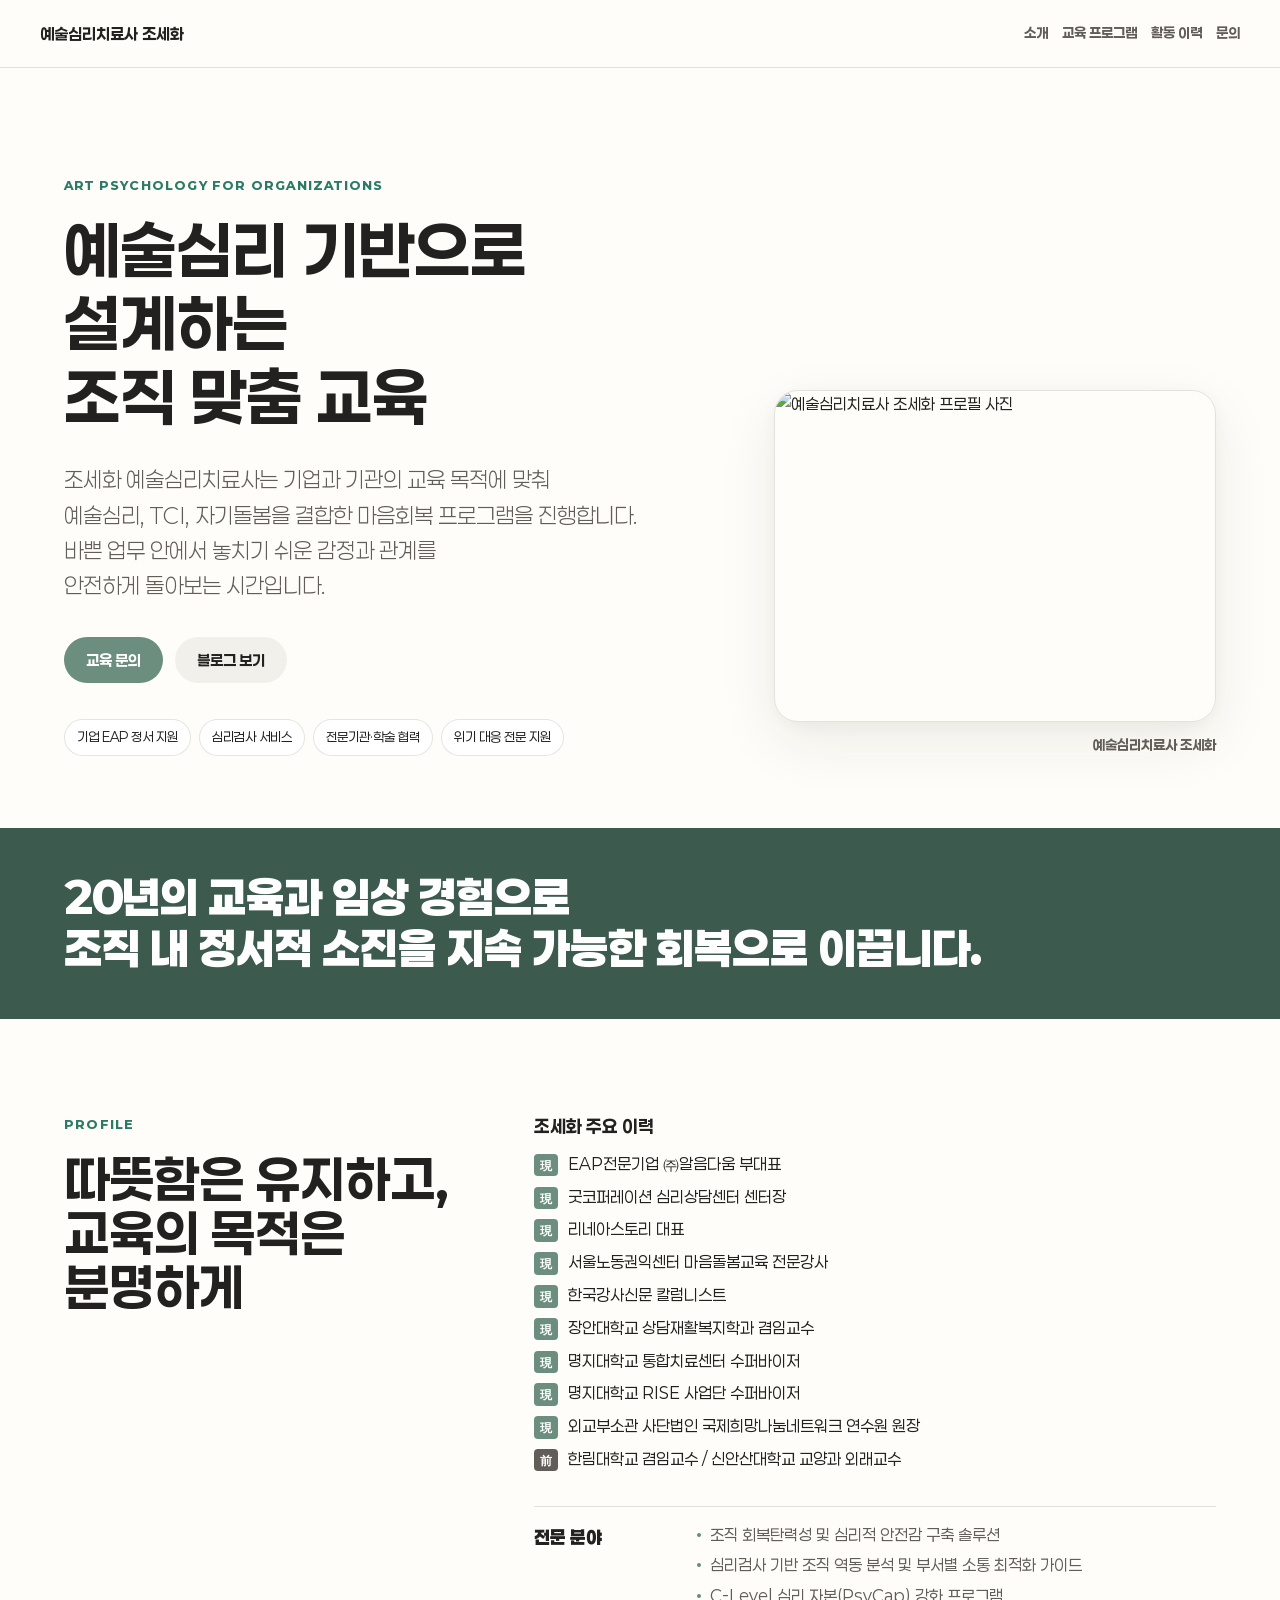
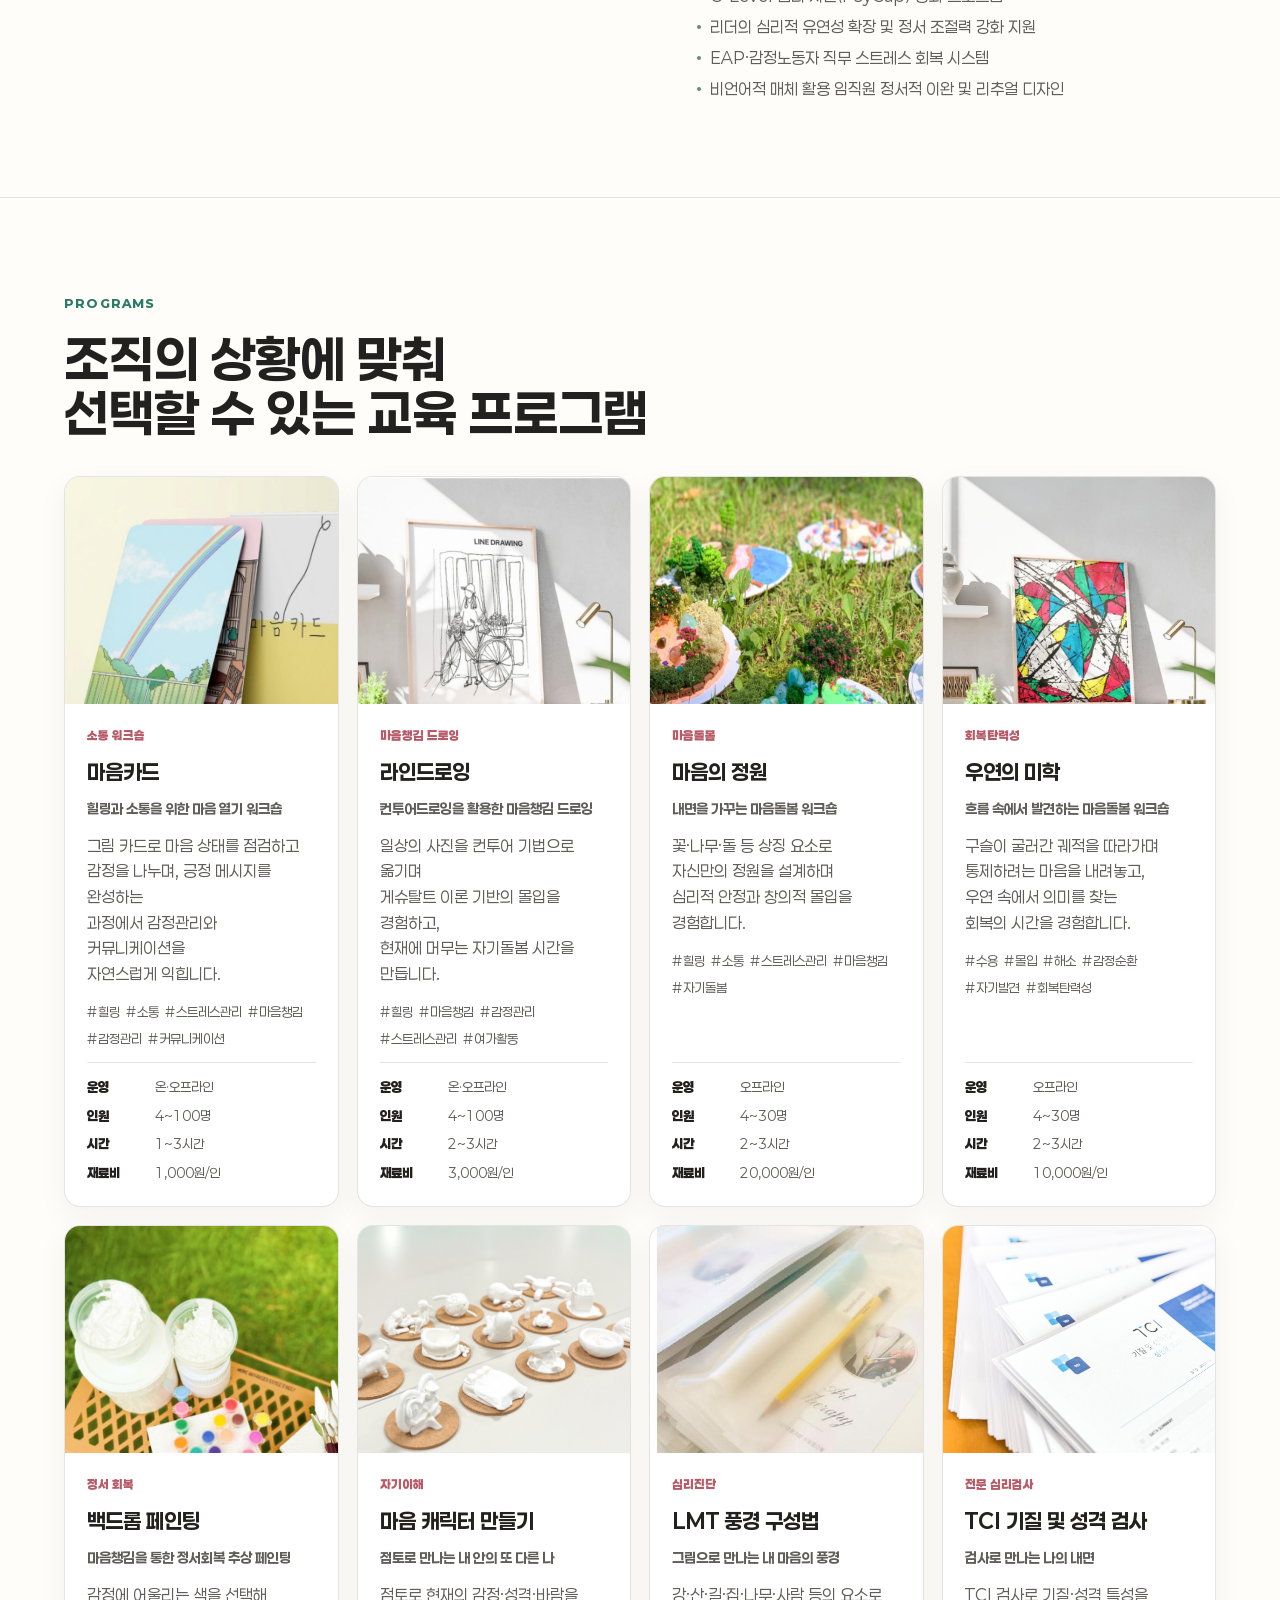
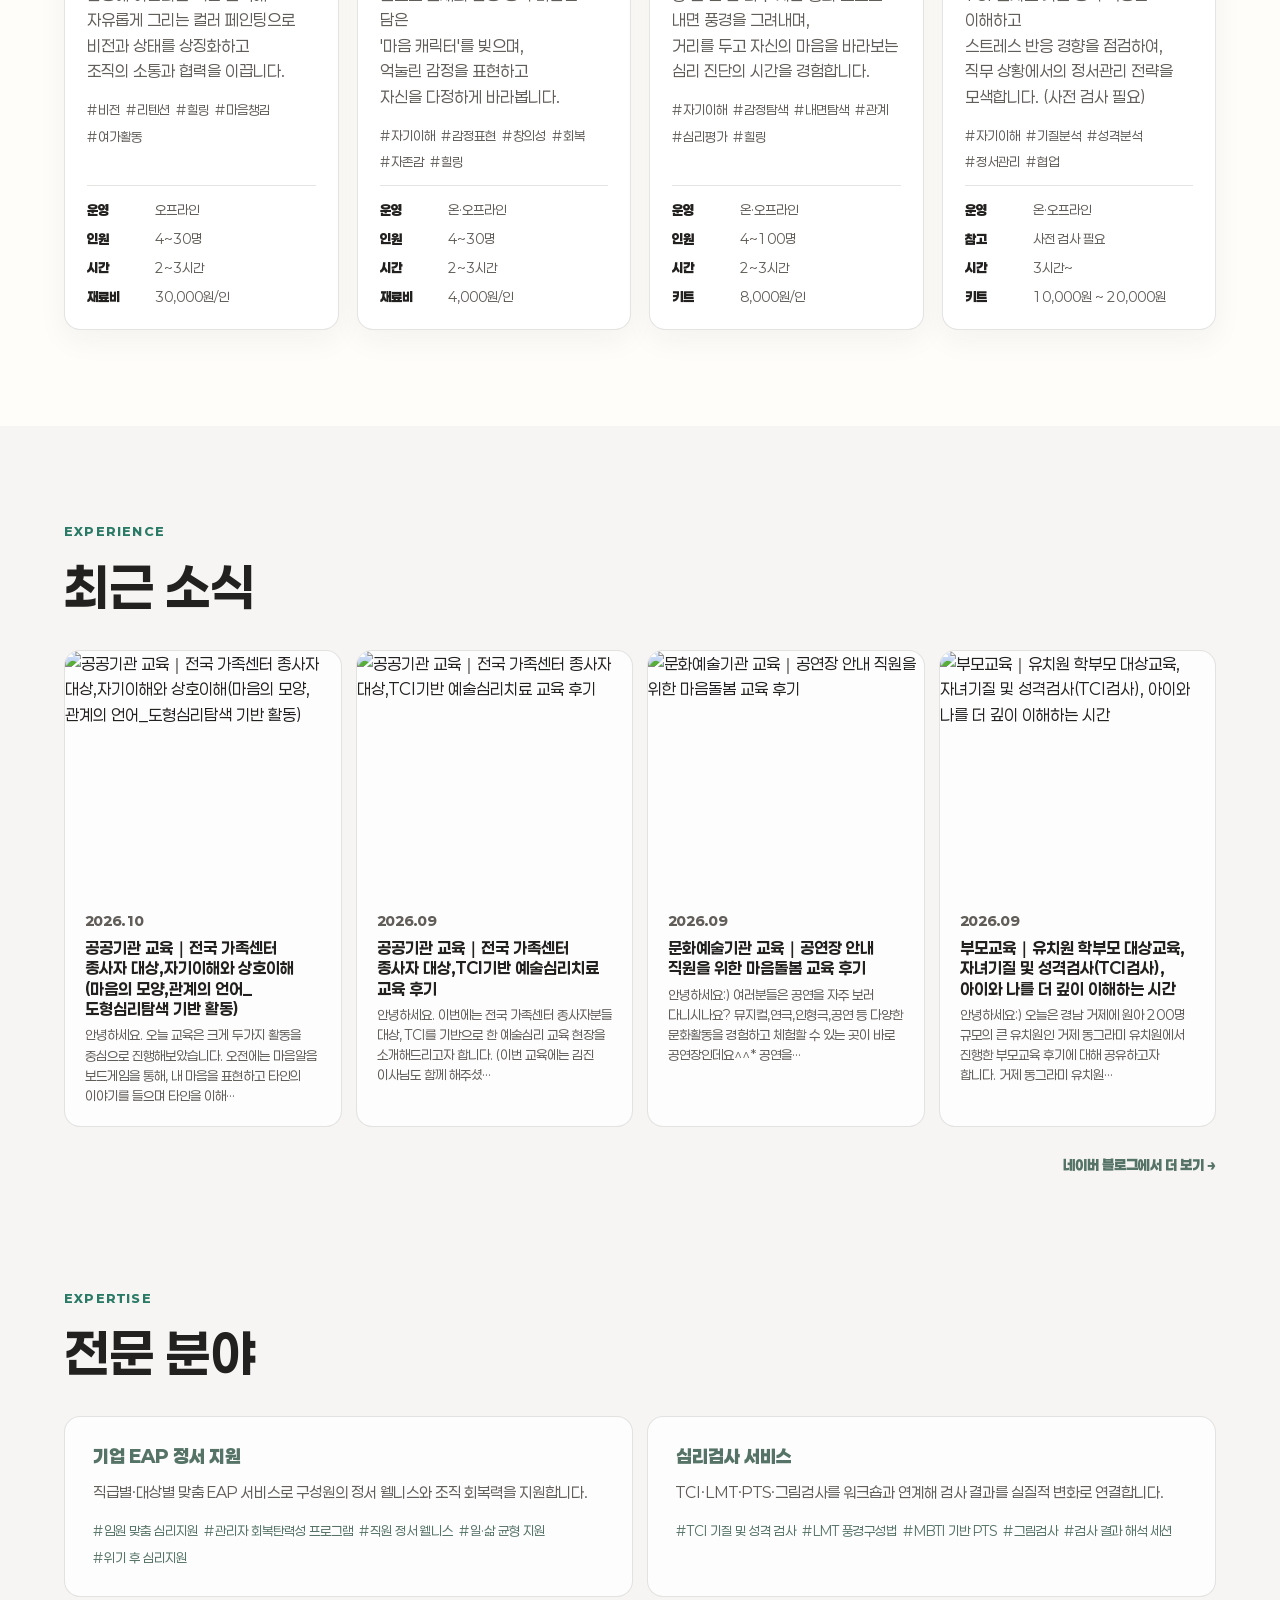
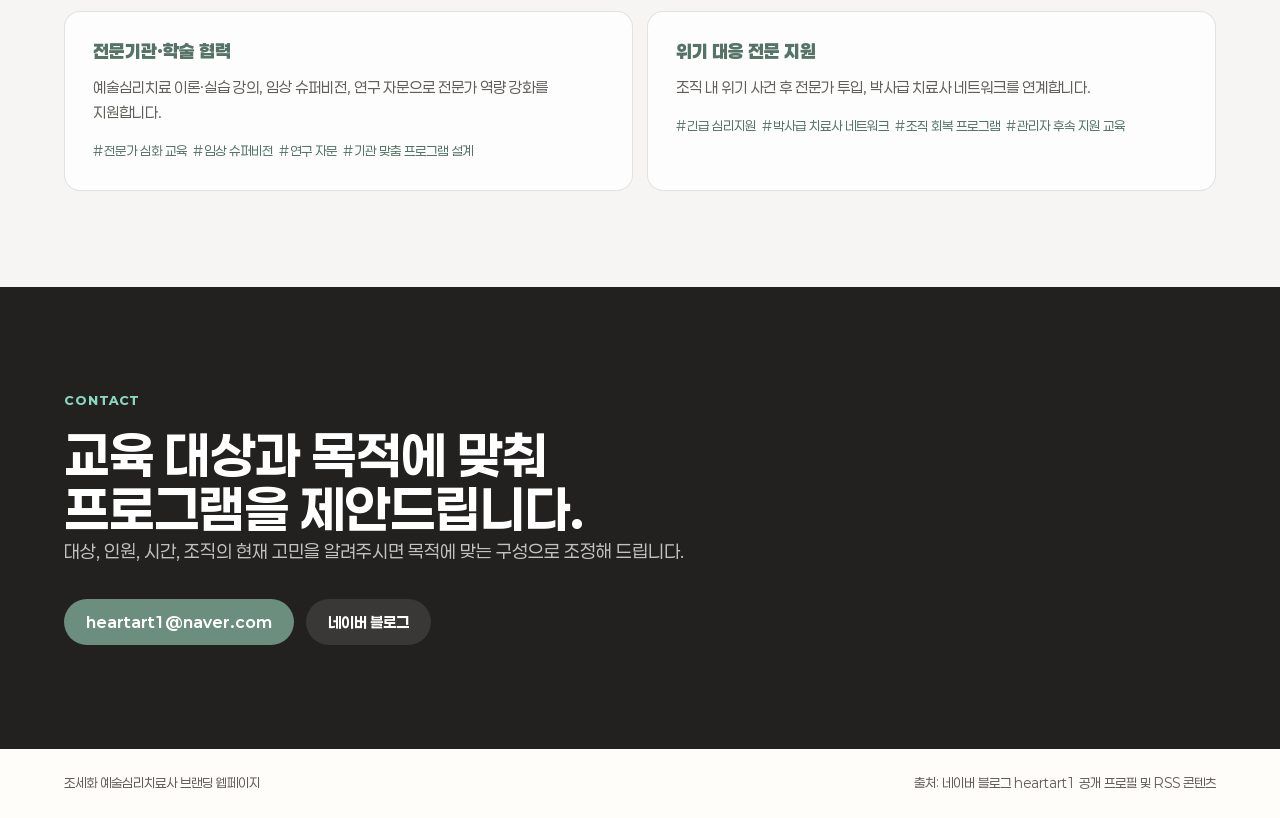
==== commit de5360c4: "Change 교육 문의 button to link to Naver form instead of email" ====
--- a/index.html
+++ b/index.html
@@ -108,7 +108,7 @@
           안전하게 돌아보는 시간입니다.
         </p>
         <div class="hero-actions">
-          <a class="button primary" href="mailto:heartart1@naver.com?subject=%EC%A1%B0%EC%84%B8%ED%99%94%20%EA%B8%B0%EC%97%85%EA%B5%90%EC%9C%A1%20%EB%AC%B8%EC%9D%98">교육 문의</a>
+          <a class="button primary" href="https://form.naver.com/response/HeJ4dKvBA-8BZwa1TgeeUw" target="_blank" rel="noreferrer">교육 문의</a>
           <a class="button secondary" href="https://blog.naver.com/heartart1" target="_blank" rel="noreferrer">블로그 보기</a>
         </div>
         <ul class="signal-list" aria-label="핵심 전문 영역">
@@ -301,7 +301,6 @@
             <h3>TCI 기질 및 성격 검사</h3>
             <p class="program-subtitle">검사로 만나는 나의 내면</p>
             <p>TCI 검사로 기질·성격 특성을 이해하고 <br>스트레스 반응 경향을 점검하여, <br>직무 상황에서의 정서관리 전략을 <br>모색합니다. (사전 검사 필요)</p>
-            <a class="program-link" href="/Temperament-Profile/" target="_blank" rel="noreferrer">무료 간이 기질검사 해보기 →</a>
             <ul class="program-keywords">
               <li>자기이해</li><li>기질분석</li><li>성격분석</li><li>정서관리</li><li>협업</li>
             </ul>
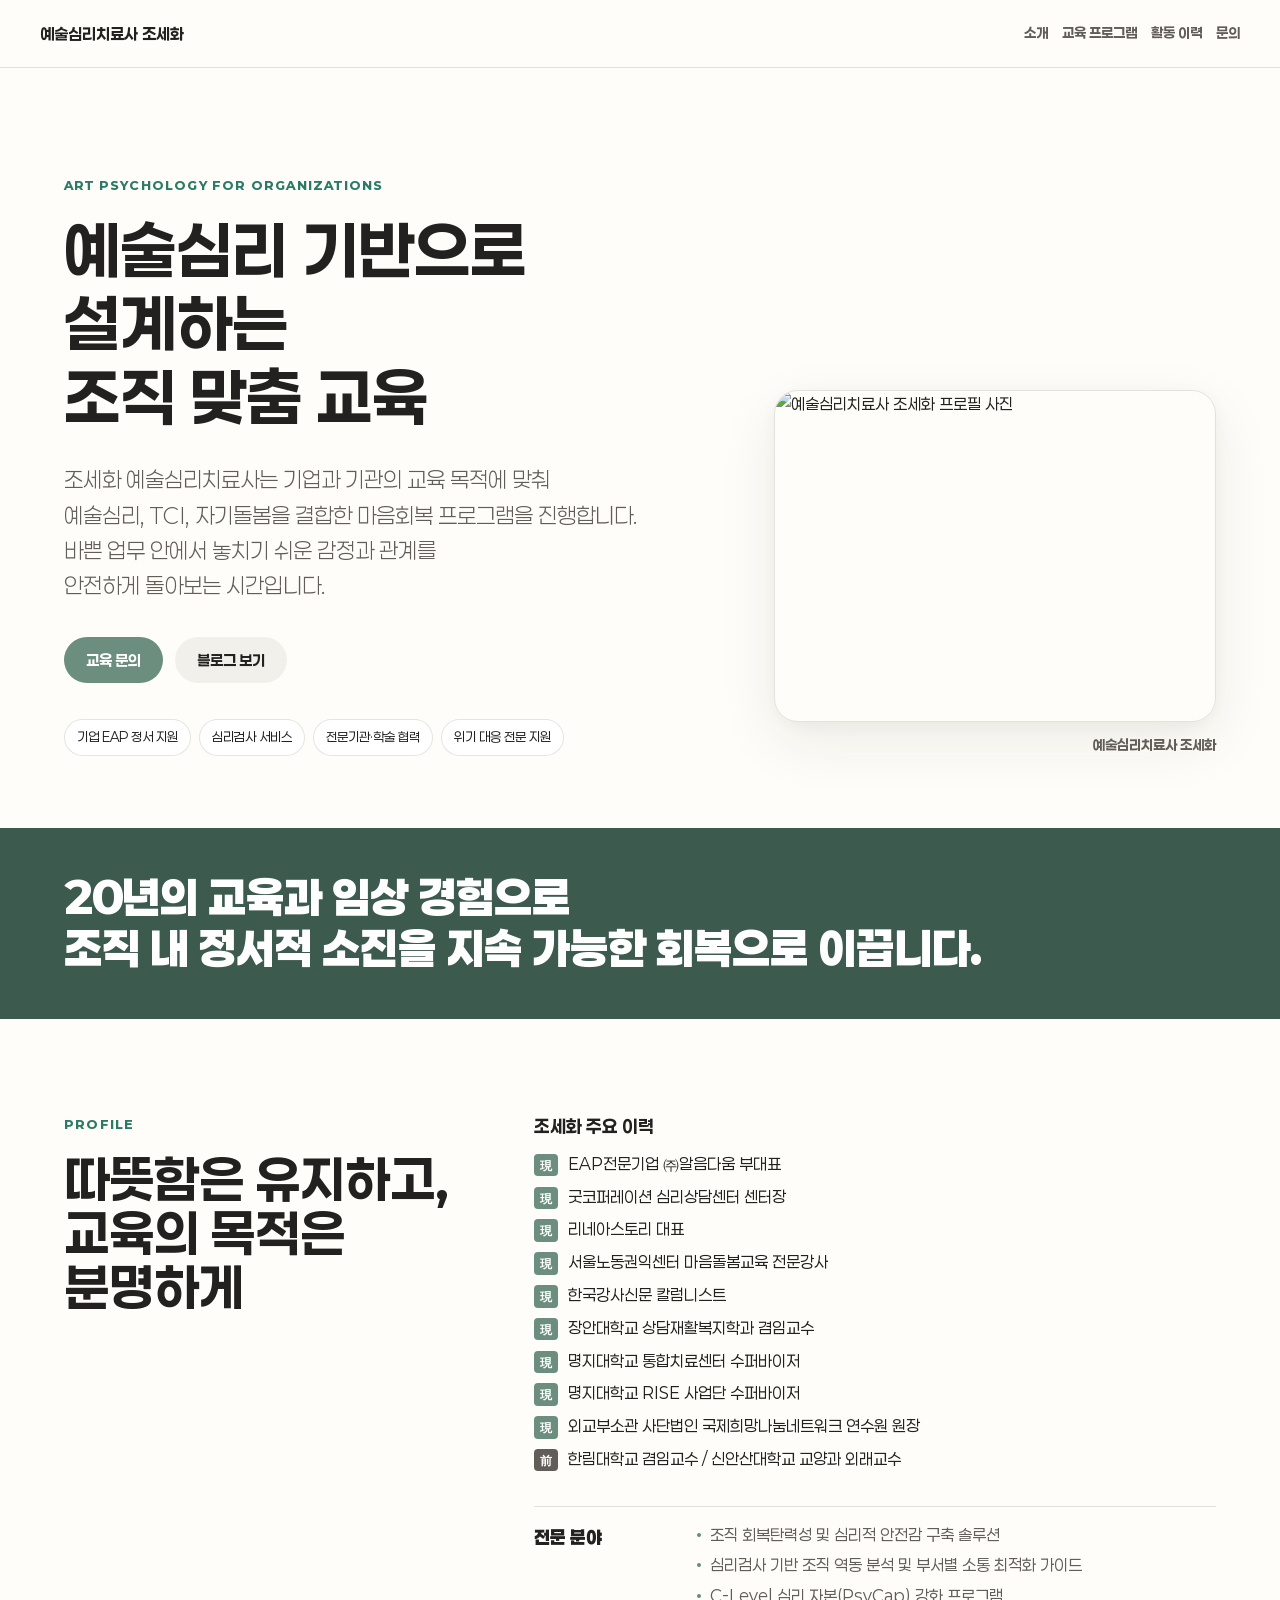
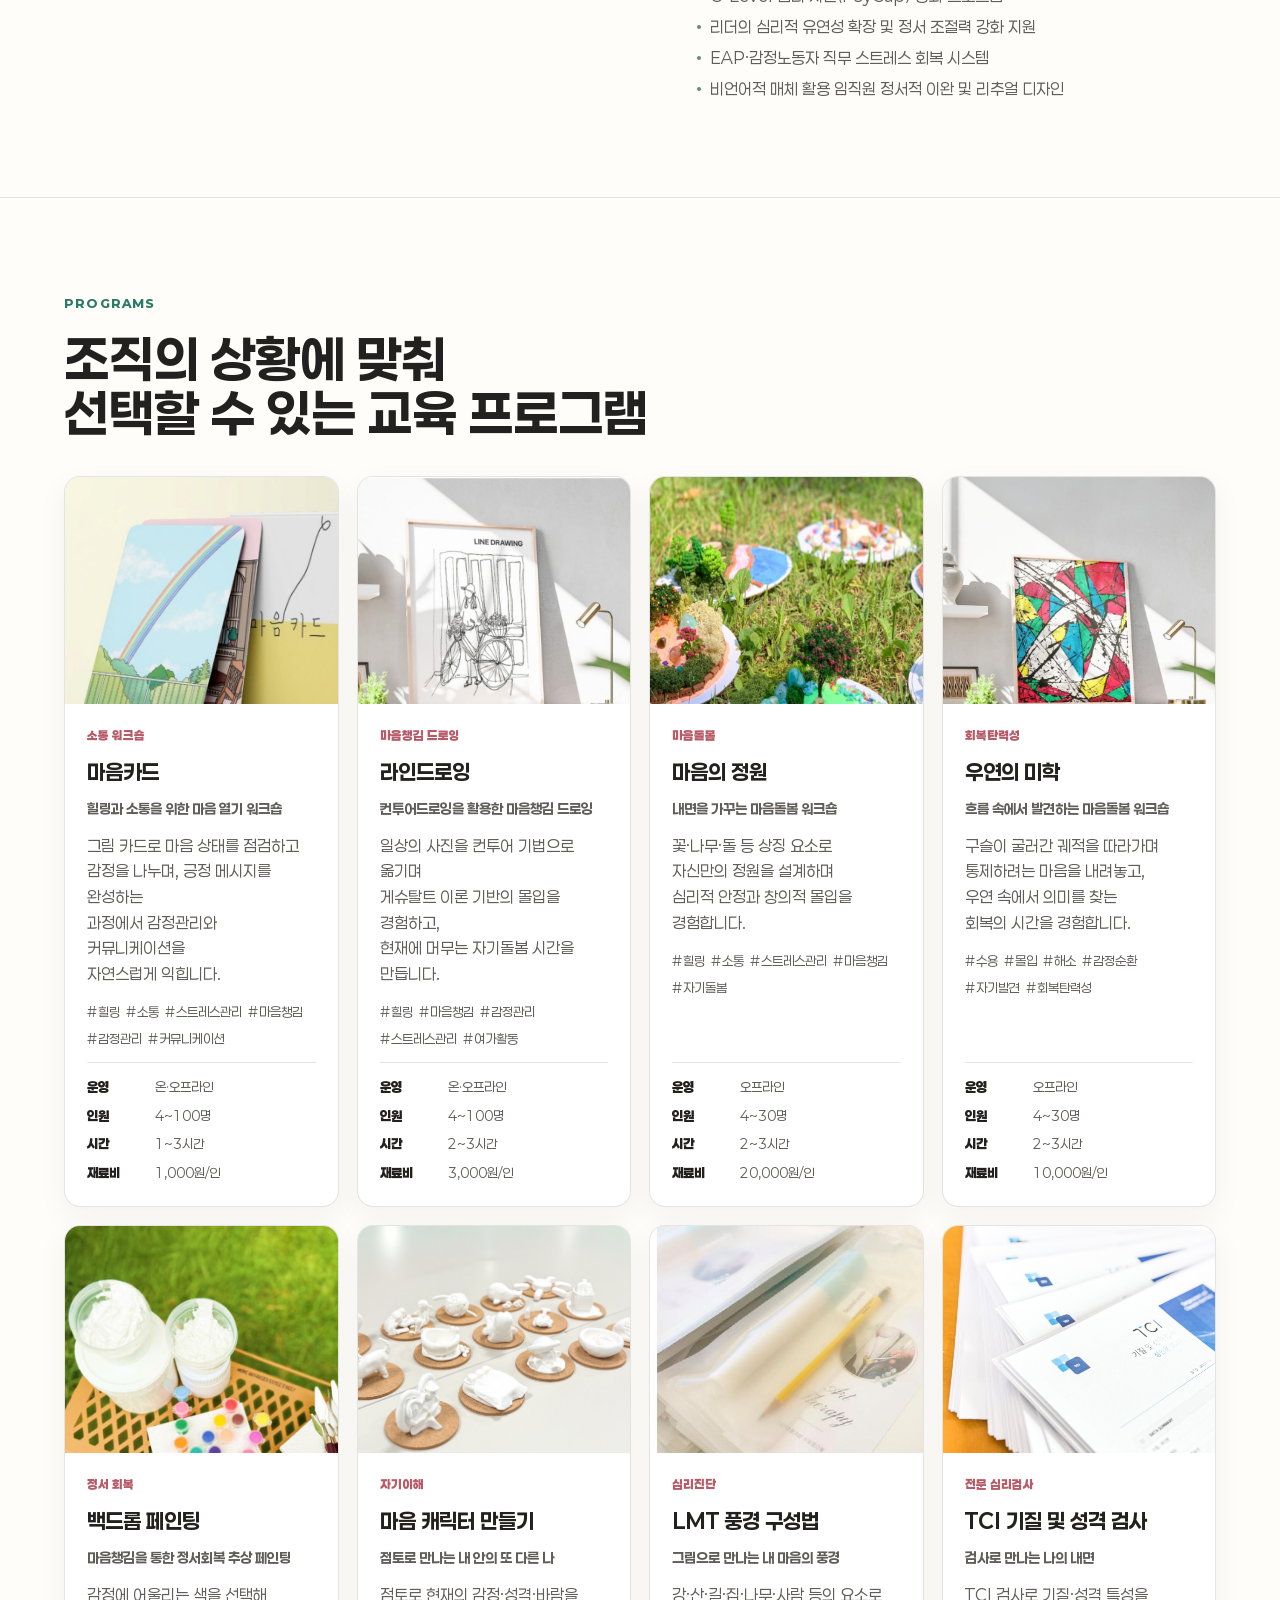
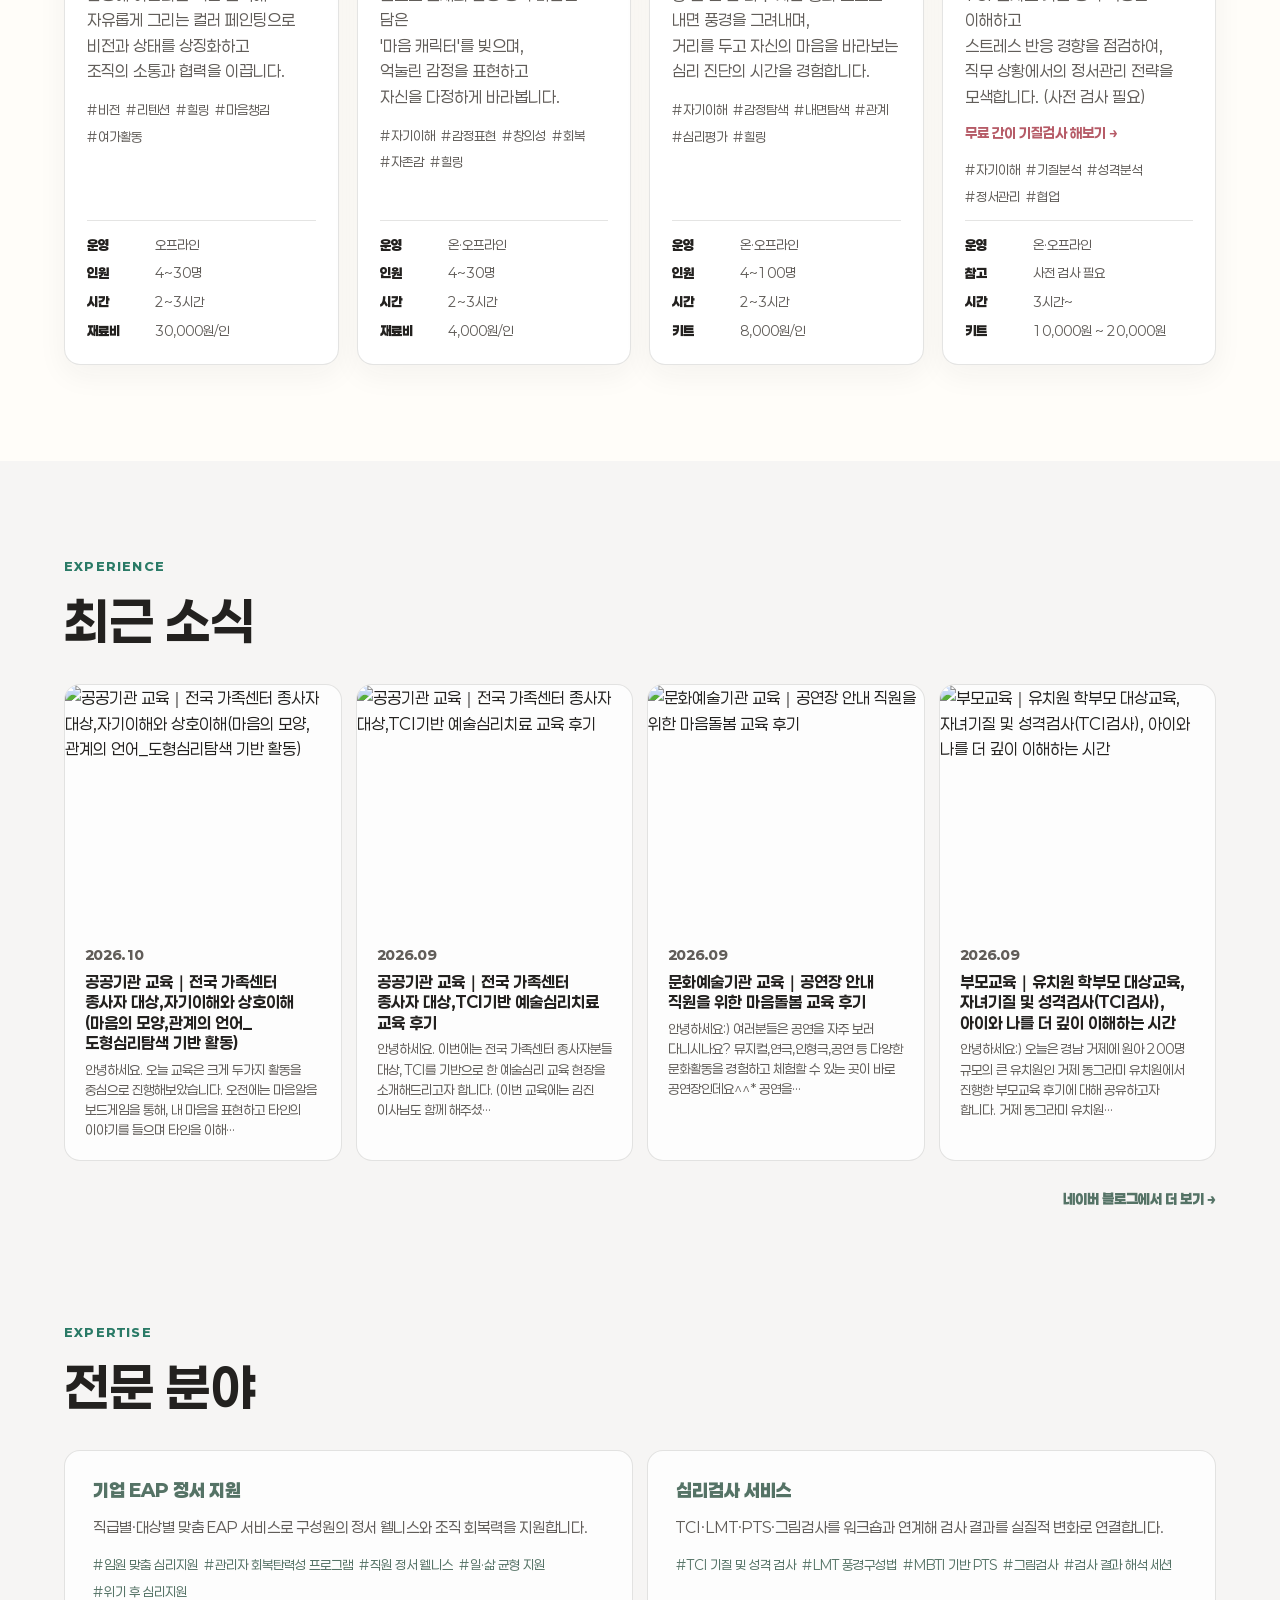
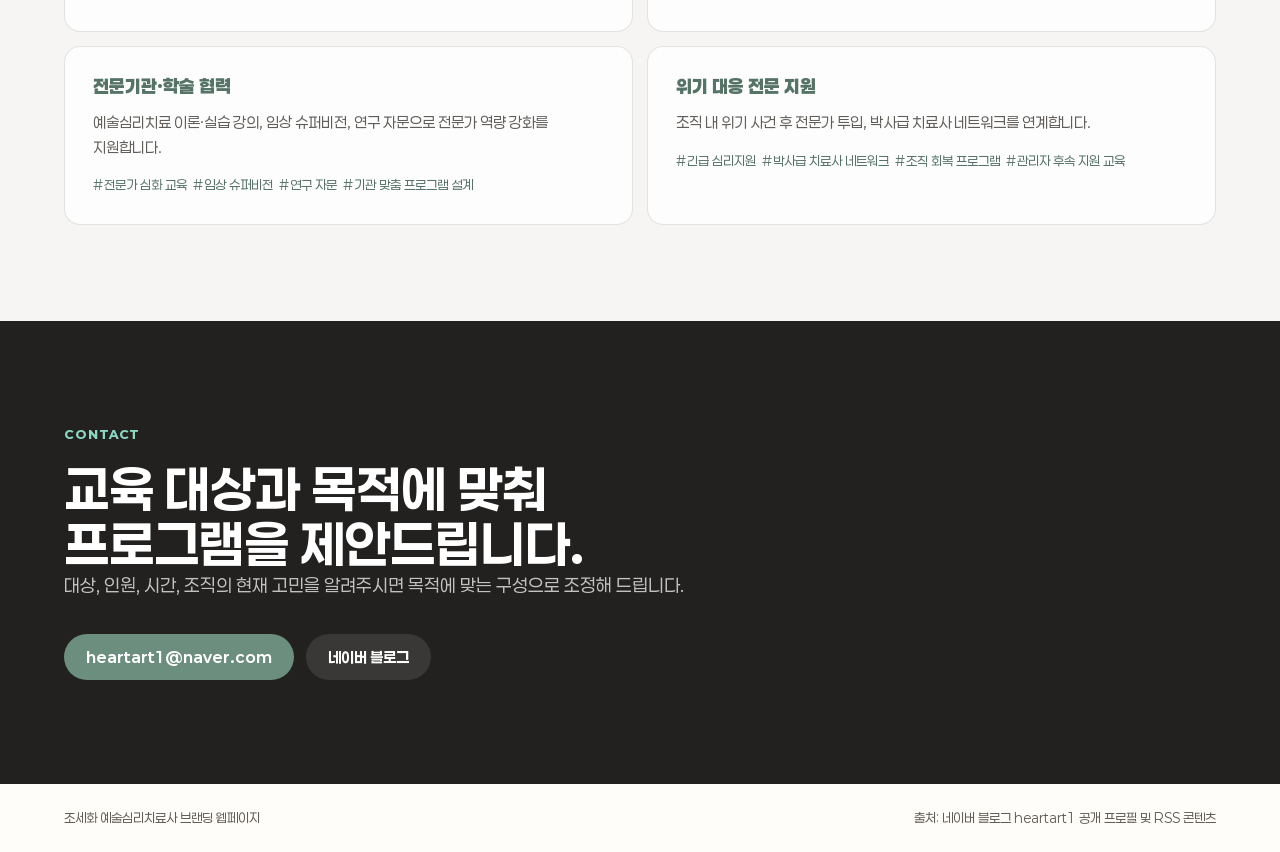
==== commit c8ca8aec: "Merge branch 'claude/hopeful-banzai-08a3aa'" ====
--- a/index.html
+++ b/index.html
@@ -301,6 +301,7 @@
             <h3>TCI 기질 및 성격 검사</h3>
             <p class="program-subtitle">검사로 만나는 나의 내면</p>
             <p>TCI 검사로 기질·성격 특성을 이해하고 <br>스트레스 반응 경향을 점검하여, <br>직무 상황에서의 정서관리 전략을 <br>모색합니다. (사전 검사 필요)</p>
+            <a class="program-link" href="/Temperament-Profile/" target="_blank" rel="noreferrer">무료 간이 기질검사 해보기 →</a>
             <ul class="program-keywords">
               <li>자기이해</li><li>기질분석</li><li>성격분석</li><li>정서관리</li><li>협업</li>
             </ul>
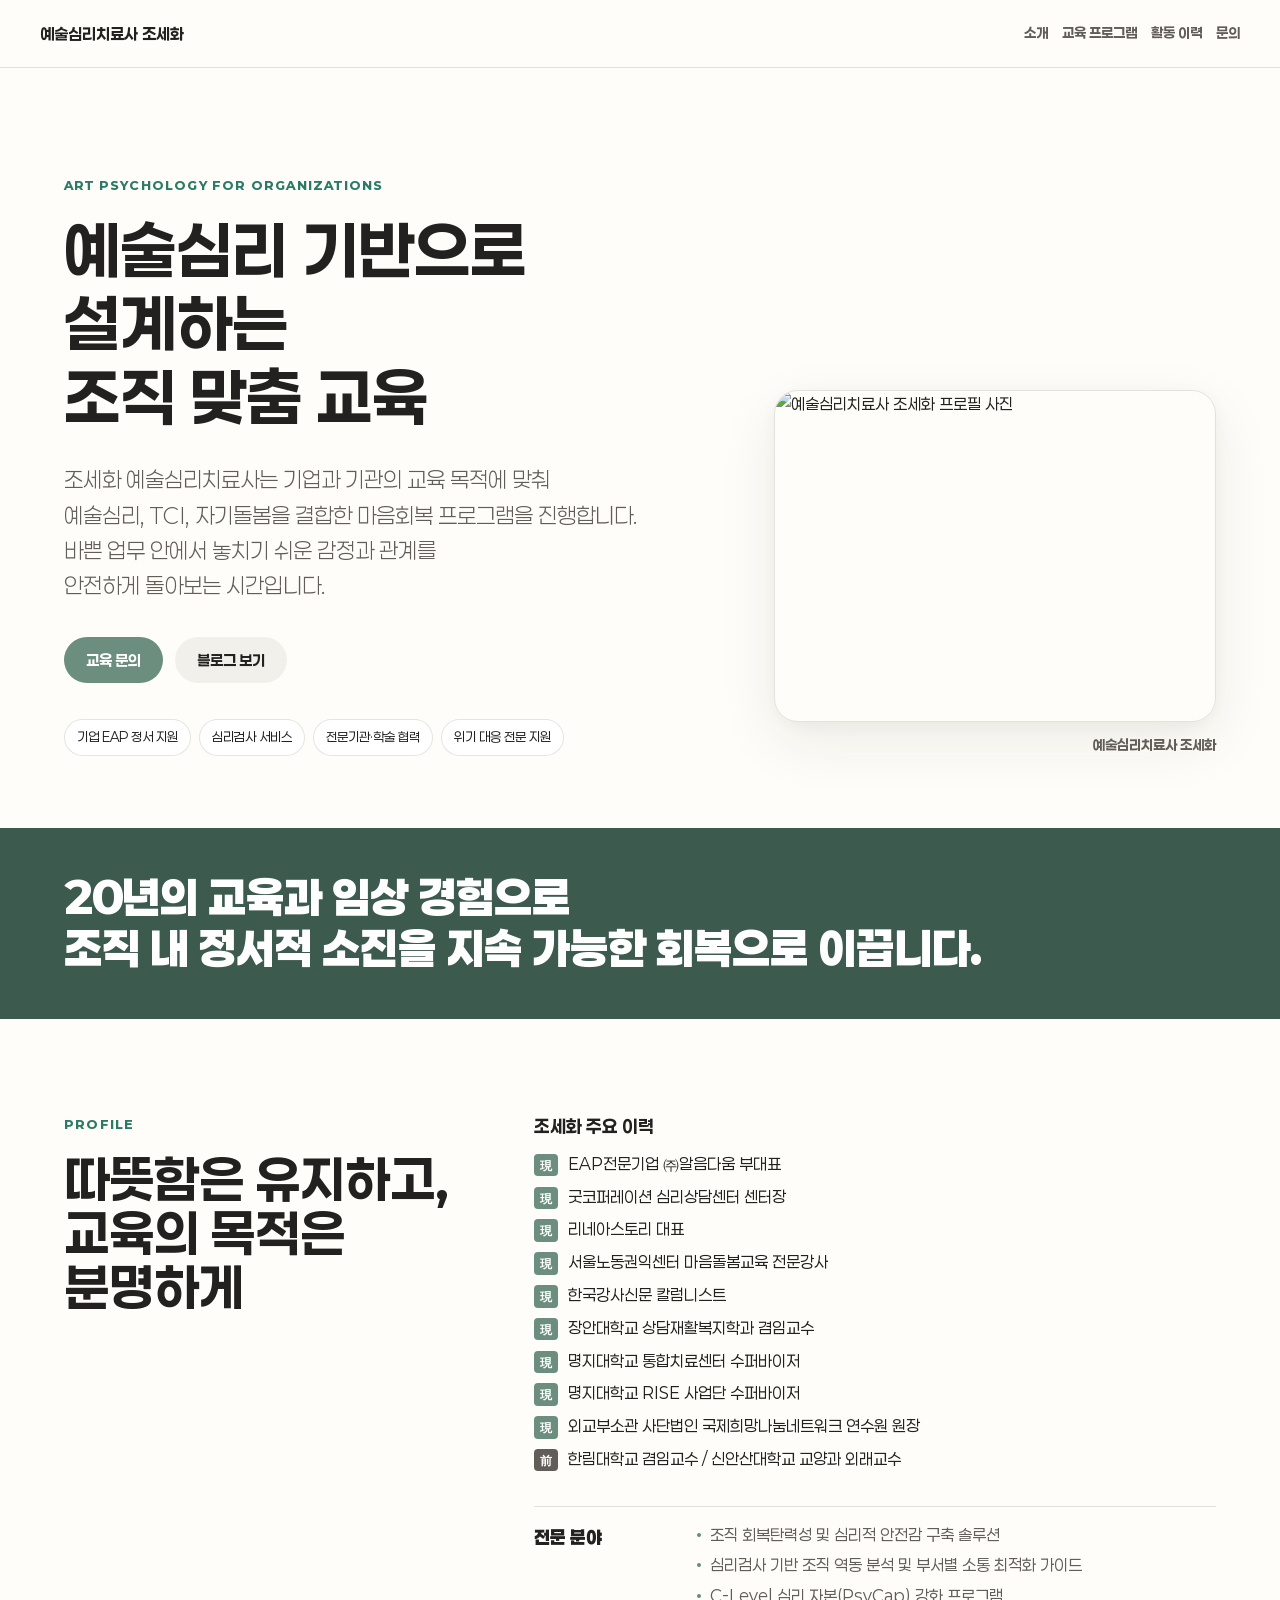
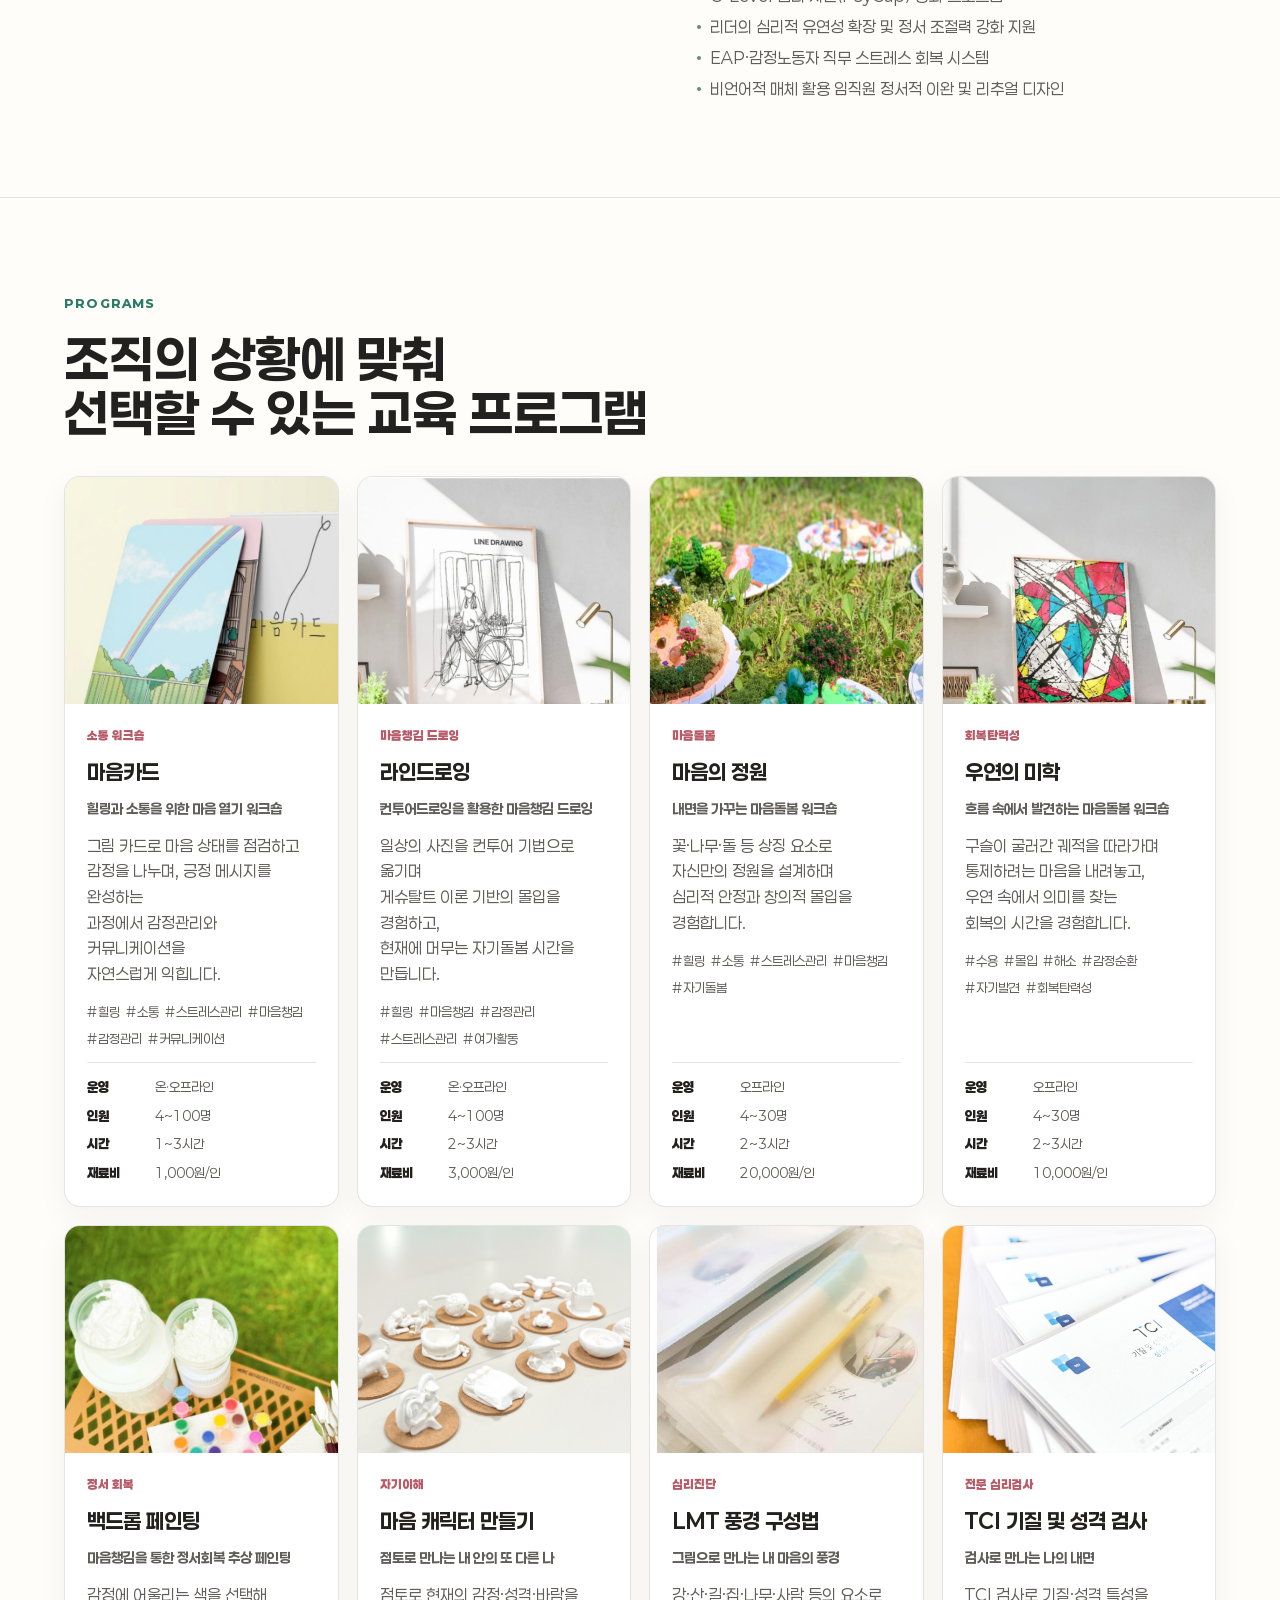
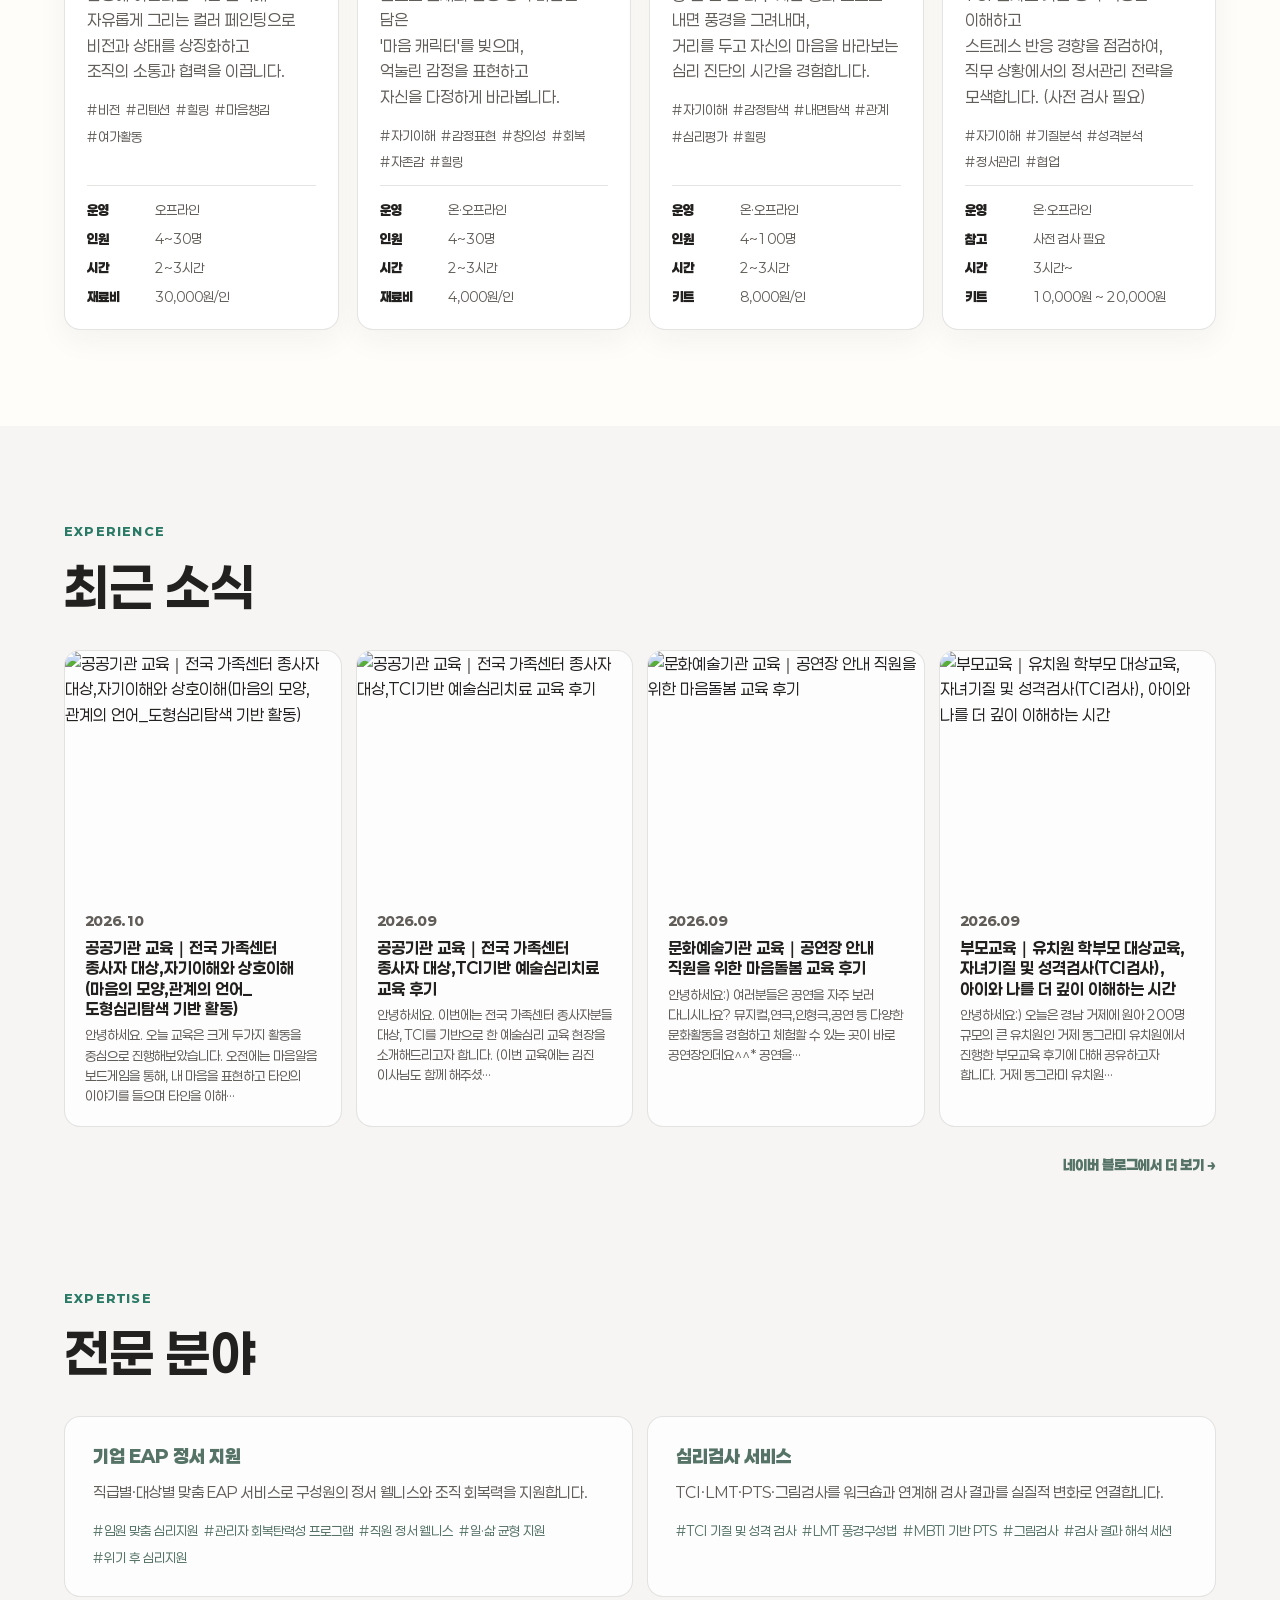
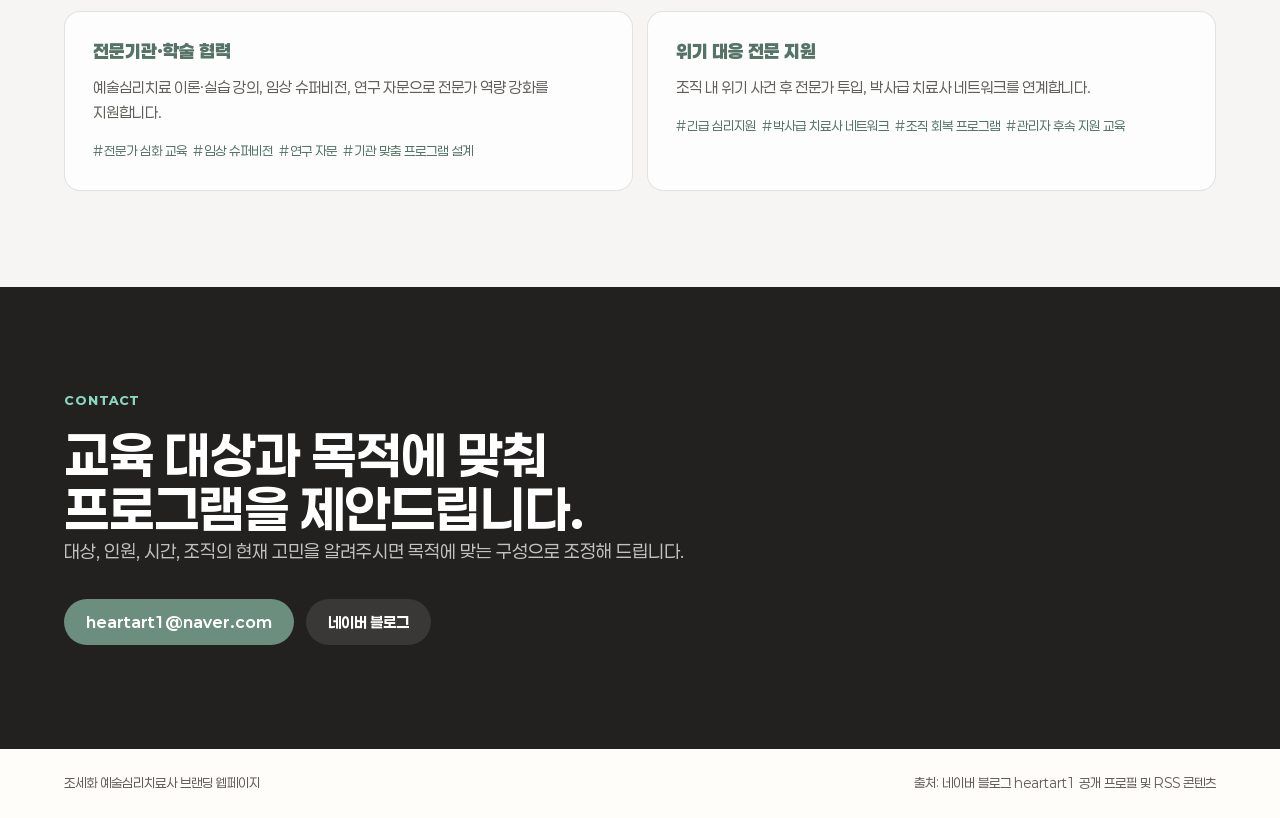
==== commit a6f459d1: "Crop proof thumbnails to bottom (photo area) to hide title overlays" ====
--- a/index.html
+++ b/index.html
@@ -25,7 +25,7 @@
   <meta name="twitter:title" content="예술심리치료사 조세화의 홈페이지" />
   <meta name="twitter:description" content="예술심리 기반으로 설계하는 조직 맞춤 교육." />
   <meta name="twitter:image" content="https://lineastory.github.io/lineastory/assets/profile-v2.jpg" />
-  <link rel="stylesheet" href="./styles.css?v=35" />
+  <link rel="stylesheet" href="./styles.css?v=36" />
 
   <script type="application/ld+json">
   {
@@ -301,7 +301,6 @@
             <h3>TCI 기질 및 성격 검사</h3>
             <p class="program-subtitle">검사로 만나는 나의 내면</p>
             <p>TCI 검사로 기질·성격 특성을 이해하고 <br>스트레스 반응 경향을 점검하여, <br>직무 상황에서의 정서관리 전략을 <br>모색합니다. (사전 검사 필요)</p>
-            <a class="program-link" href="/Temperament-Profile/" target="_blank" rel="noreferrer">무료 간이 기질검사 해보기 →</a>
             <ul class="program-keywords">
               <li>자기이해</li><li>기질분석</li><li>성격분석</li><li>정서관리</li><li>협업</li>
             </ul>
--- a/styles.css
+++ b/styles.css
@@ -439,20 +439,6 @@
   margin-bottom: 0;
 }
 
-.program-link {
-  align-self: flex-start;
-  color: var(--rose);
-  font-size: 14px;
-  font-weight: 700;
-  text-decoration: none;
-  transition: color 160ms ease;
-}
-
-.program-link:hover {
-  color: var(--ink);
-  text-decoration: underline;
-}
-
 .program-keywords {
   display: flex;
   flex-wrap: wrap;
@@ -536,6 +522,7 @@
   aspect-ratio: 4 / 3;
   height: 240px;
   object-fit: cover;
+  object-position: center bottom;
   width: 100%;
 }
 
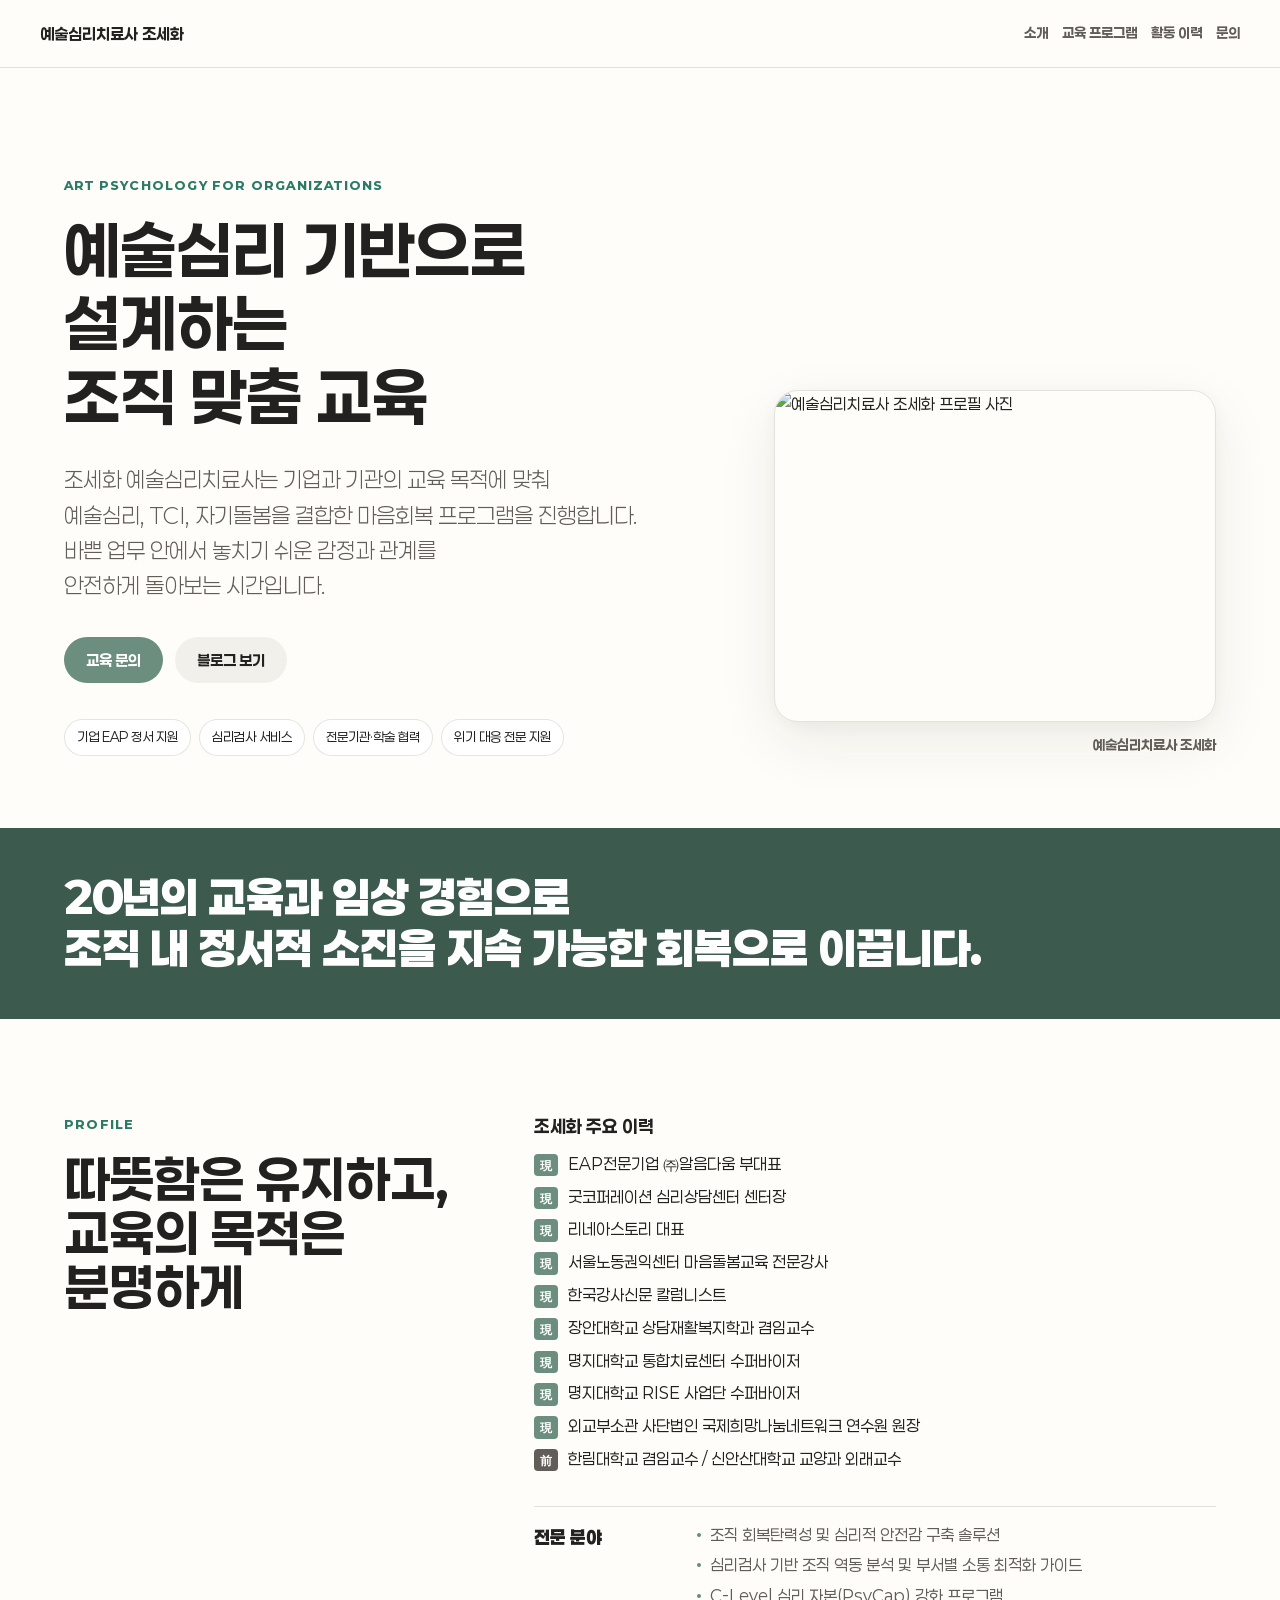
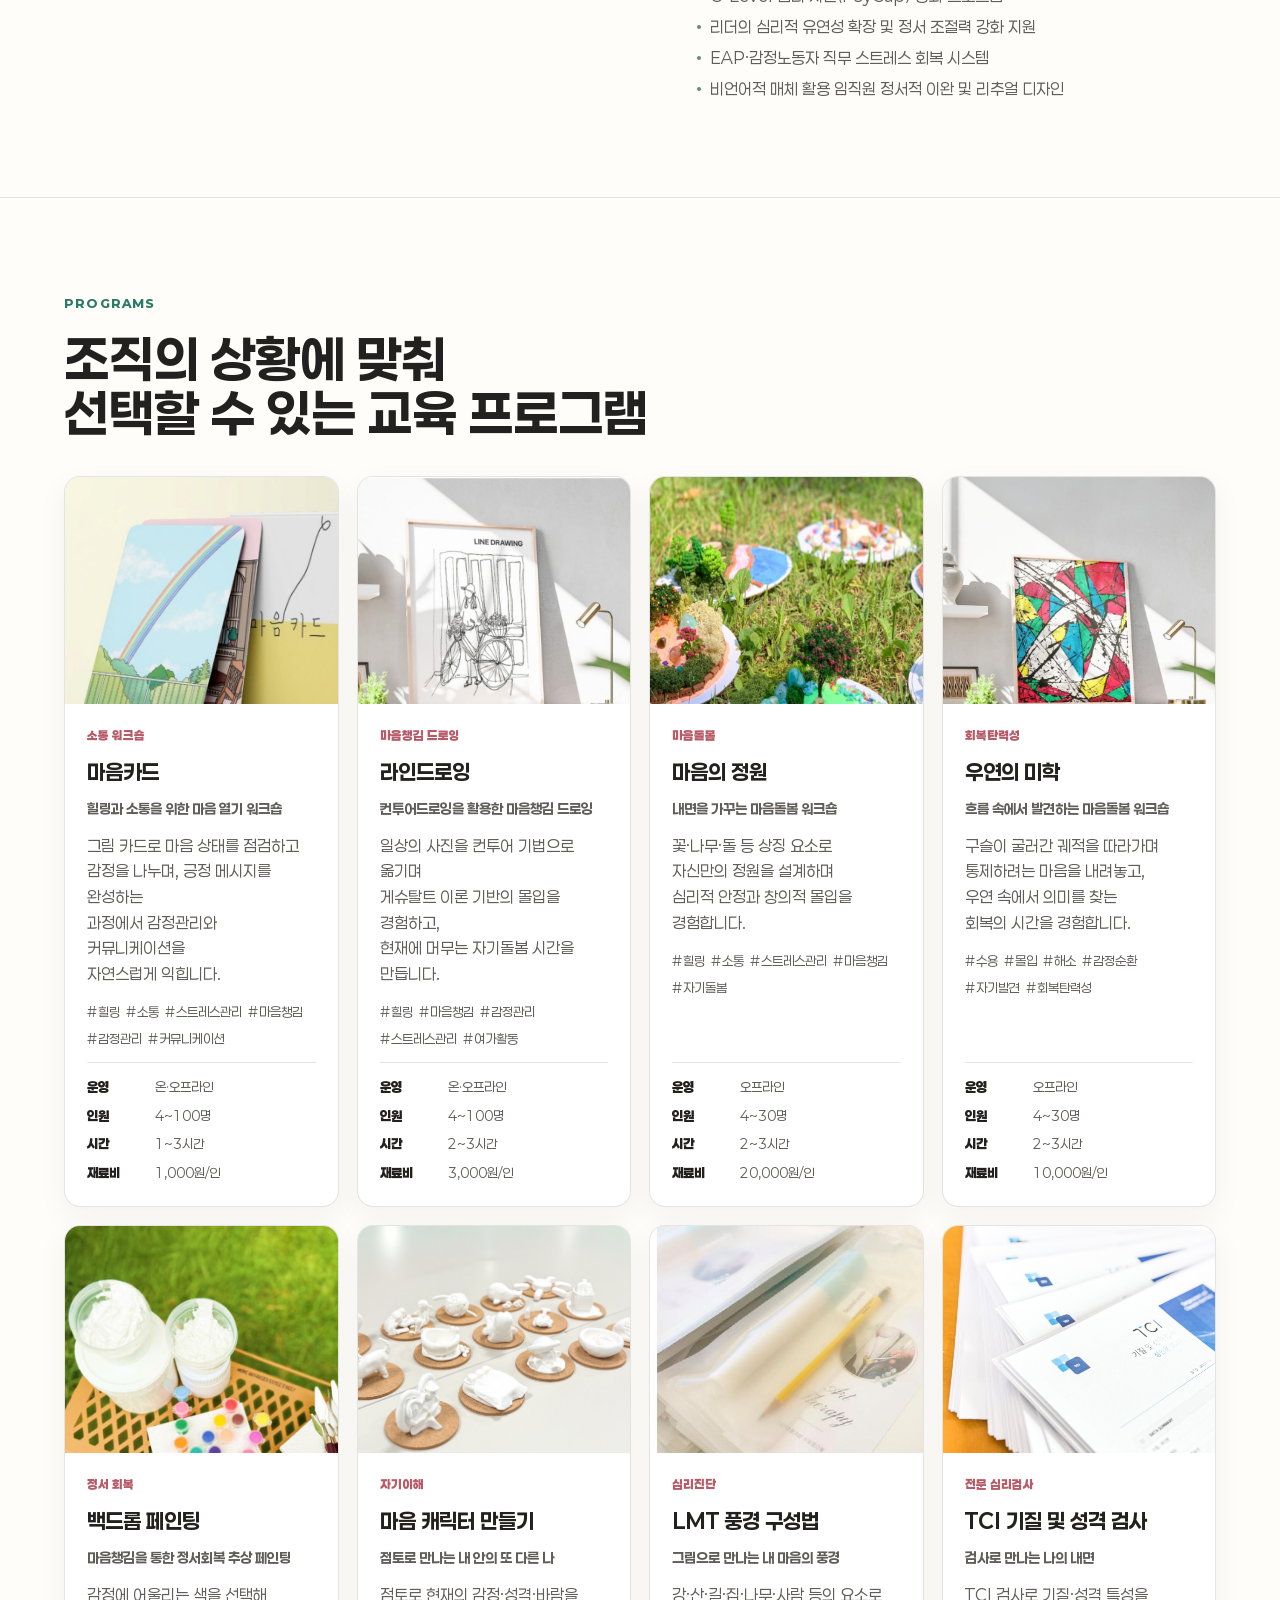
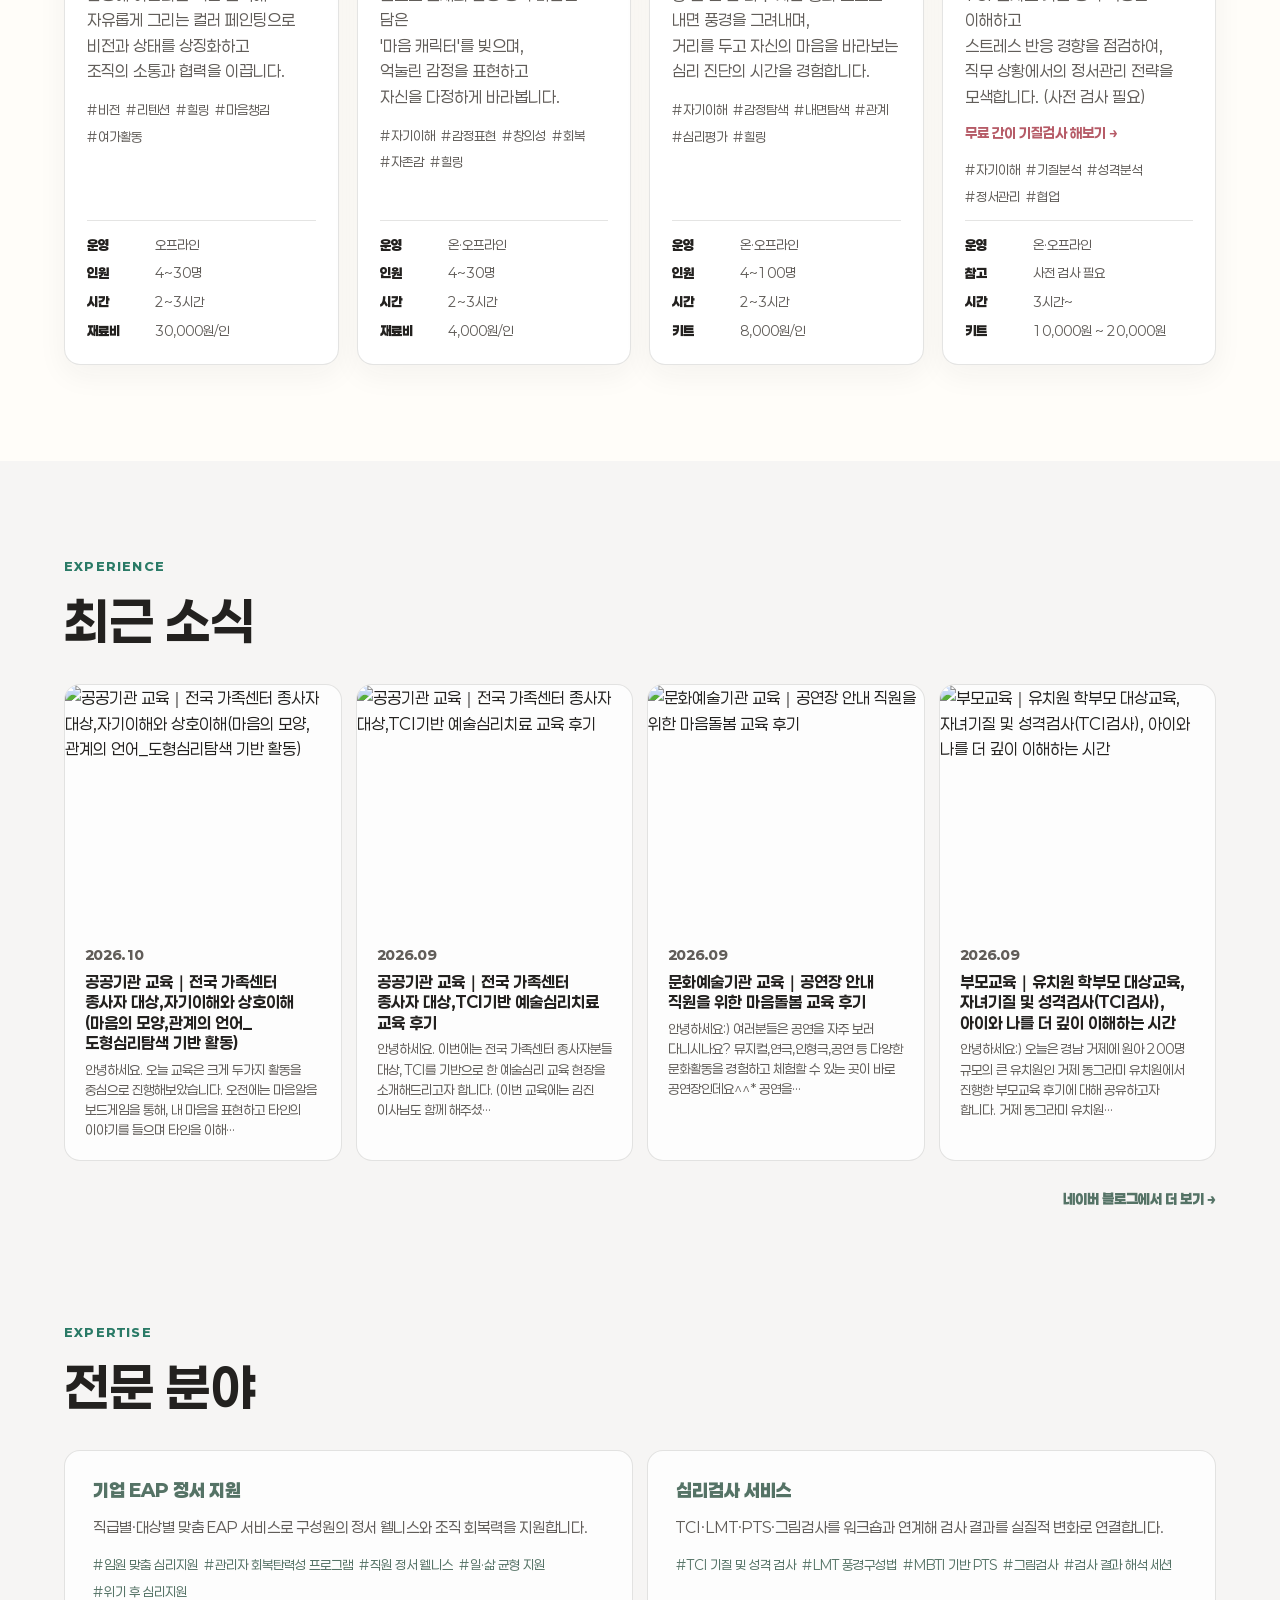
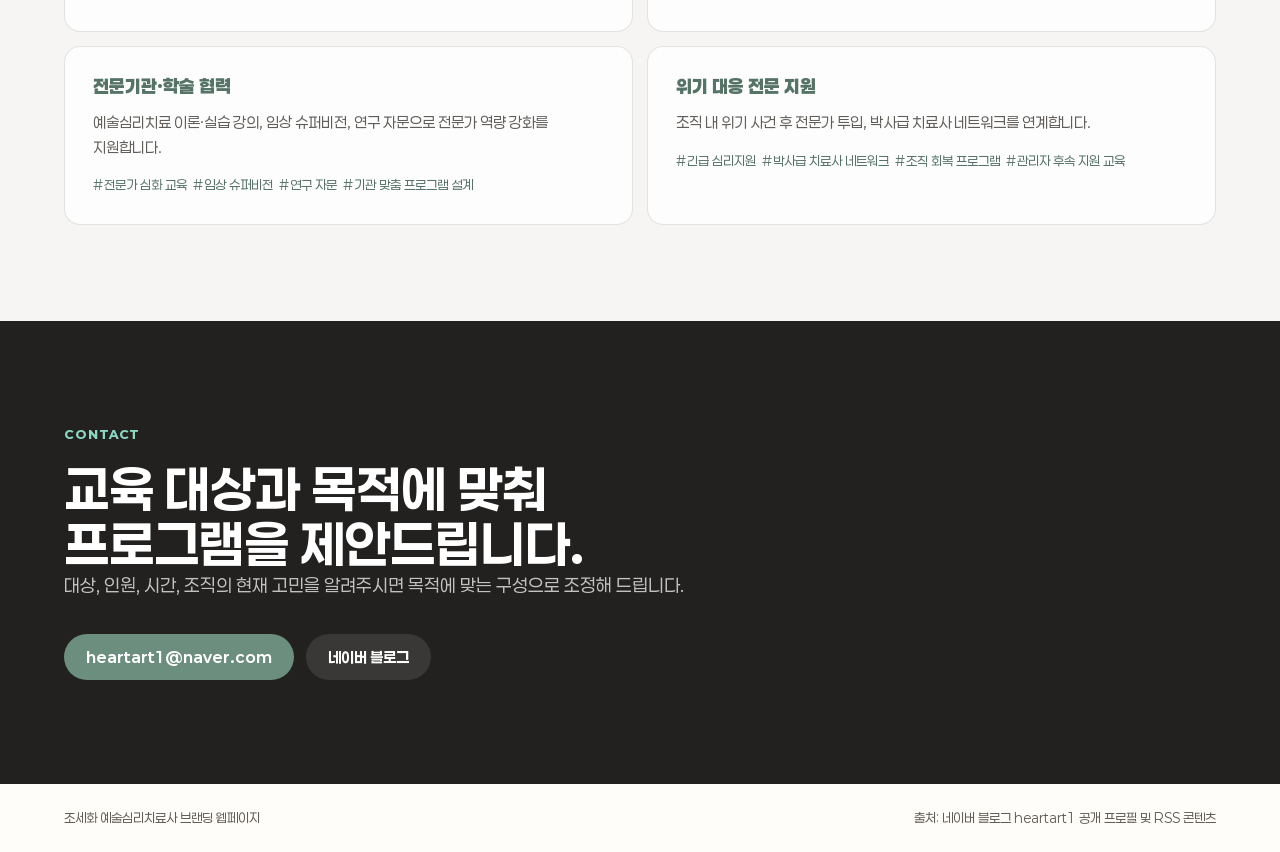
==== commit afce7575: "Merge branch 'claude/hopeful-banzai-08a3aa'" ====
--- a/index.html
+++ b/index.html
@@ -301,6 +301,7 @@
             <h3>TCI 기질 및 성격 검사</h3>
             <p class="program-subtitle">검사로 만나는 나의 내면</p>
             <p>TCI 검사로 기질·성격 특성을 이해하고 <br>스트레스 반응 경향을 점검하여, <br>직무 상황에서의 정서관리 전략을 <br>모색합니다. (사전 검사 필요)</p>
+            <a class="program-link" href="/Temperament-Profile/" target="_blank" rel="noreferrer">무료 간이 기질검사 해보기 →</a>
             <ul class="program-keywords">
               <li>자기이해</li><li>기질분석</li><li>성격분석</li><li>정서관리</li><li>협업</li>
             </ul>
--- a/styles.css
+++ b/styles.css
@@ -439,6 +439,20 @@
   margin-bottom: 0;
 }
 
+.program-link {
+  align-self: flex-start;
+  color: var(--rose);
+  font-size: 14px;
+  font-weight: 700;
+  text-decoration: none;
+  transition: color 160ms ease;
+}
+
+.program-link:hover {
+  color: var(--ink);
+  text-decoration: underline;
+}
+
 .program-keywords {
   display: flex;
   flex-wrap: wrap;
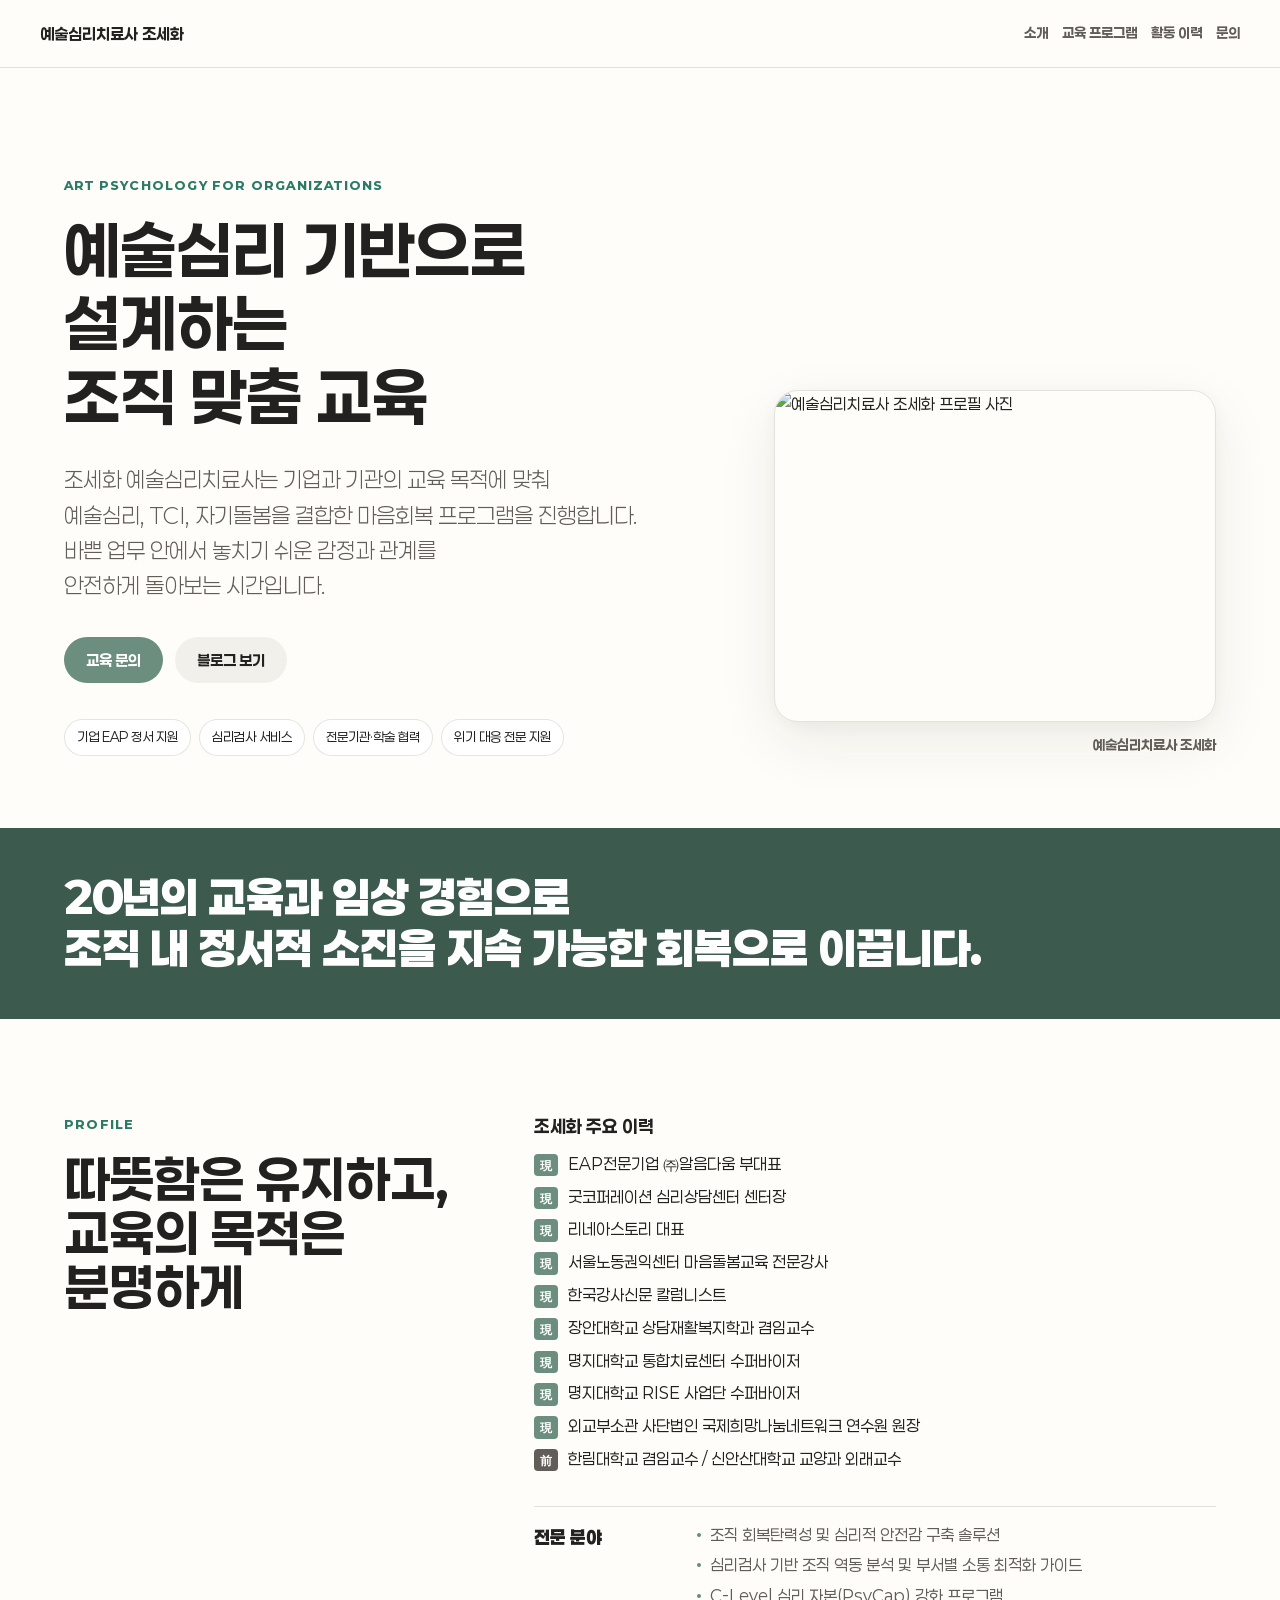
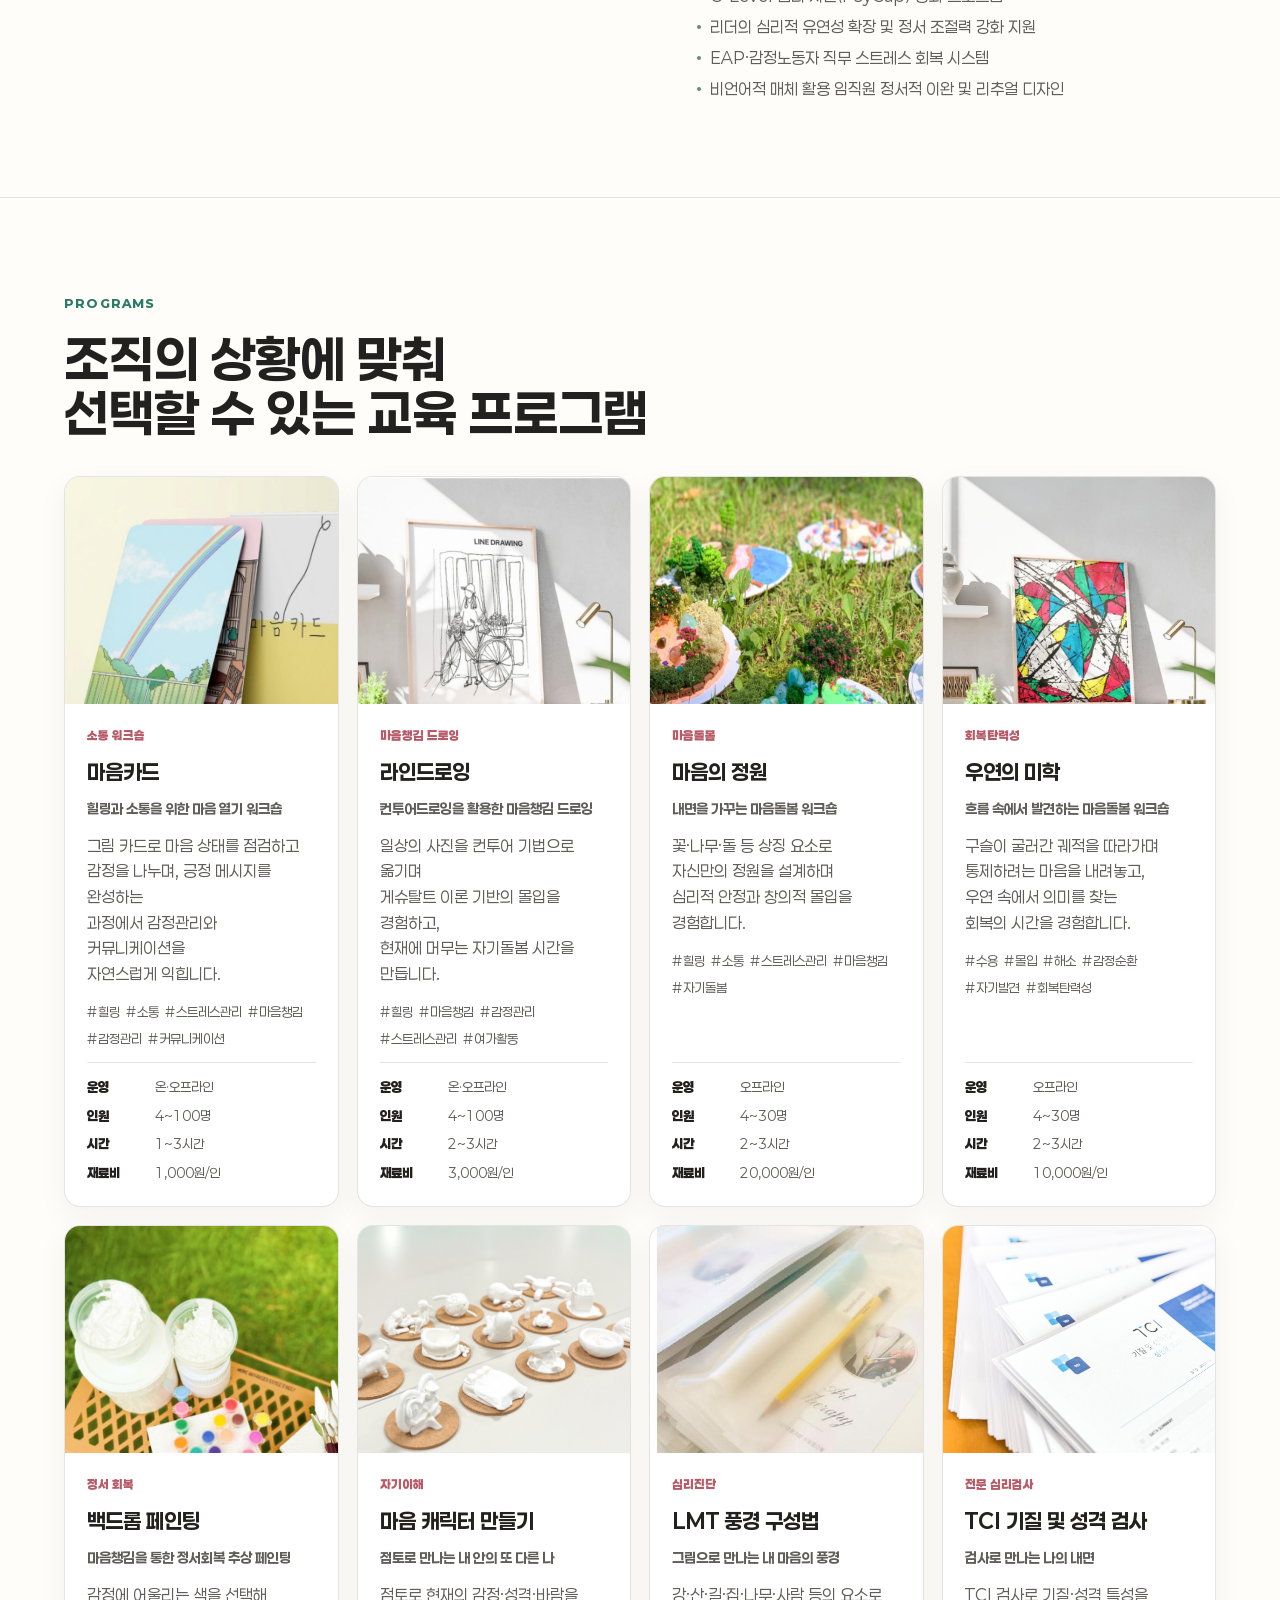
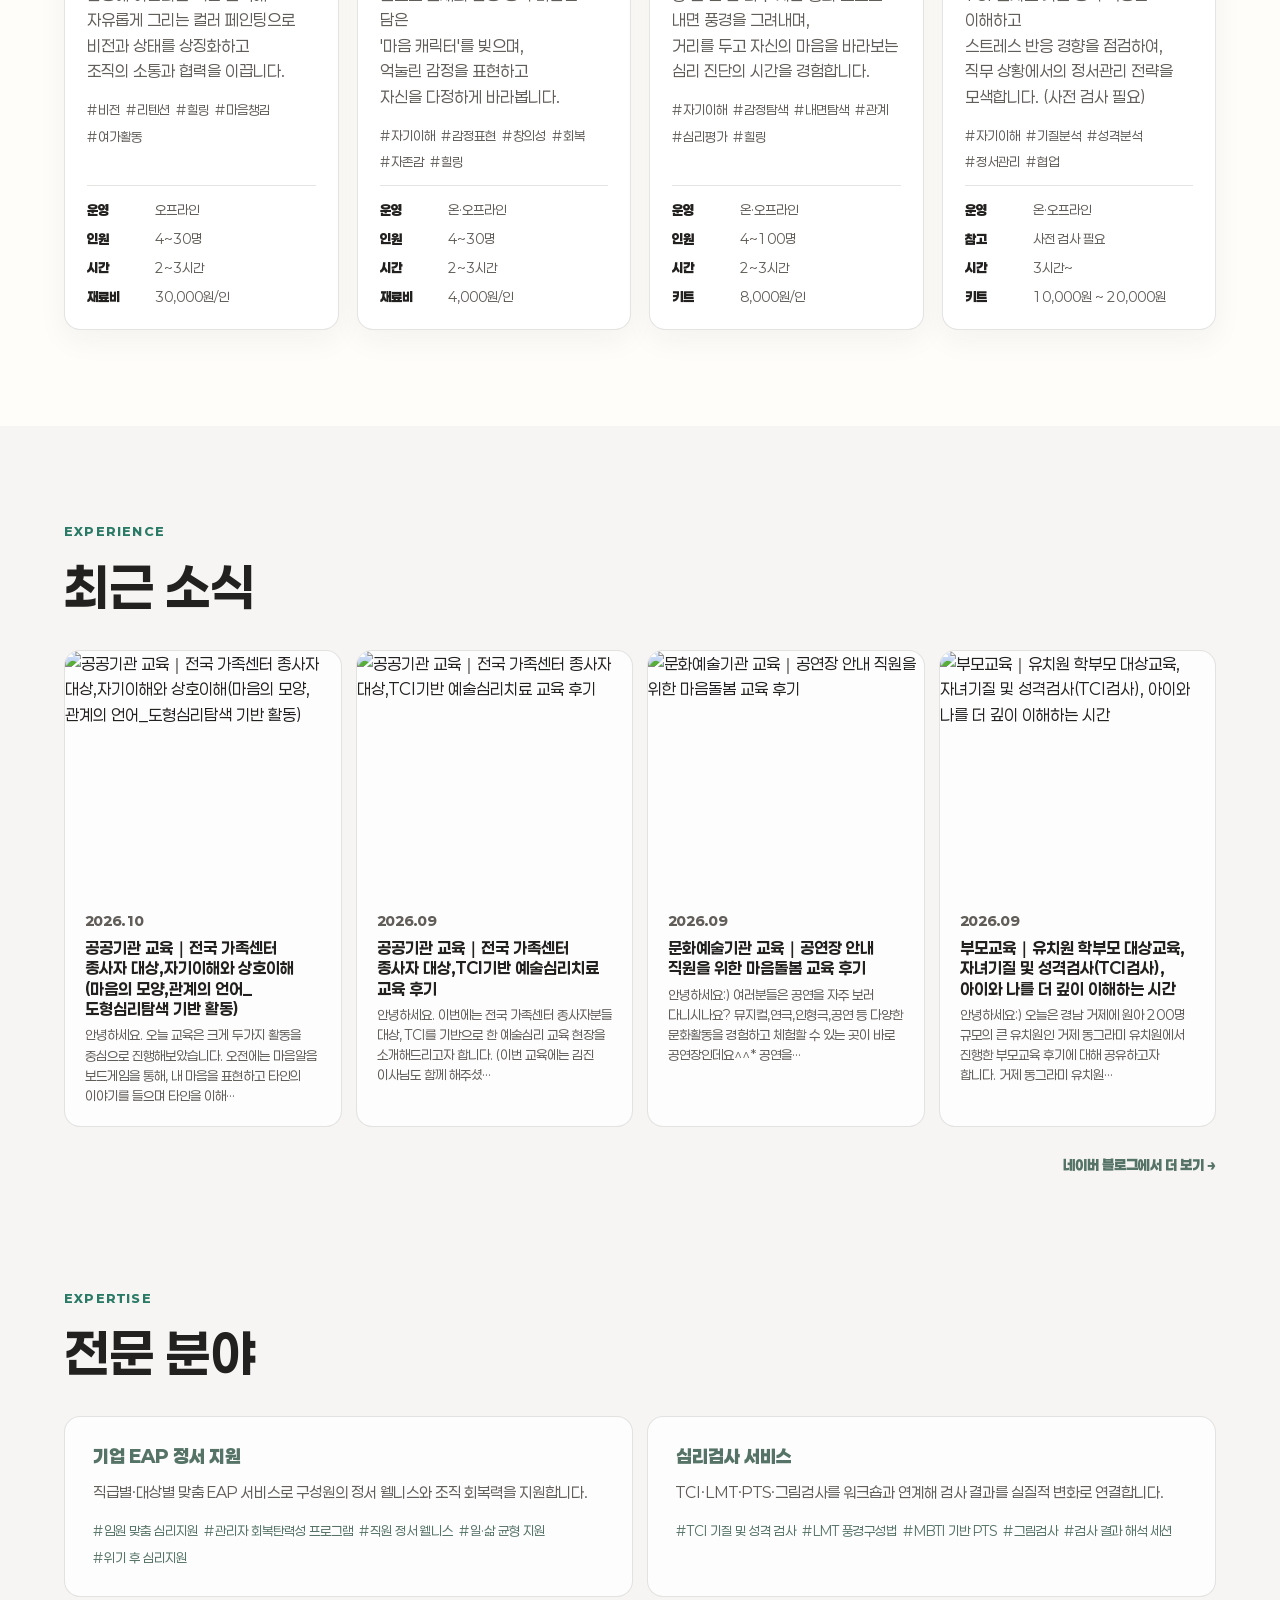
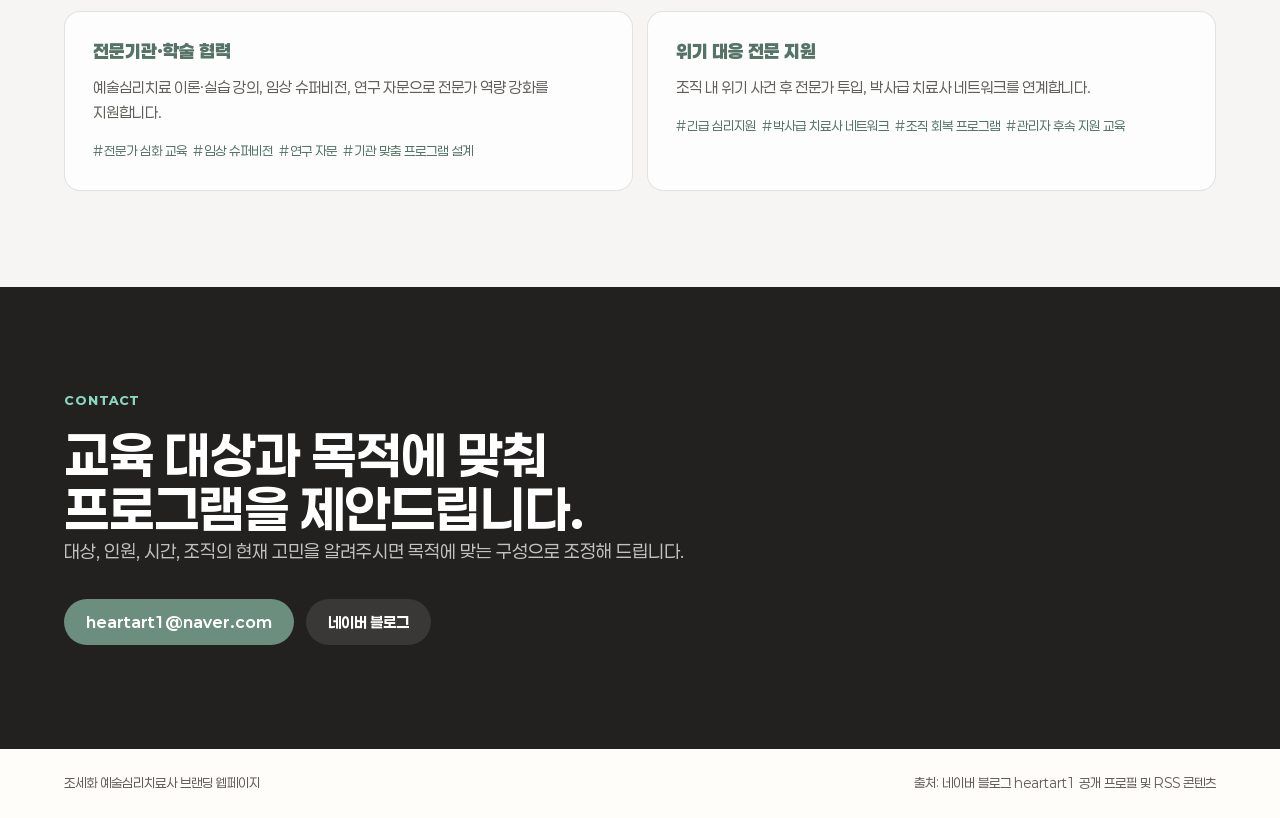
==== commit 832709f0: "Fix proof thumbnail height inconsistency by removing aspect-ratio conflict" ====
--- a/index.html
+++ b/index.html
@@ -25,7 +25,7 @@
   <meta name="twitter:title" content="예술심리치료사 조세화의 홈페이지" />
   <meta name="twitter:description" content="예술심리 기반으로 설계하는 조직 맞춤 교육." />
   <meta name="twitter:image" content="https://lineastory.github.io/lineastory/assets/profile-v2.jpg" />
-  <link rel="stylesheet" href="./styles.css?v=36" />
+  <link rel="stylesheet" href="./styles.css?v=37" />
 
   <script type="application/ld+json">
   {
@@ -301,7 +301,6 @@
             <h3>TCI 기질 및 성격 검사</h3>
             <p class="program-subtitle">검사로 만나는 나의 내면</p>
             <p>TCI 검사로 기질·성격 특성을 이해하고 <br>스트레스 반응 경향을 점검하여, <br>직무 상황에서의 정서관리 전략을 <br>모색합니다. (사전 검사 필요)</p>
-            <a class="program-link" href="/Temperament-Profile/" target="_blank" rel="noreferrer">무료 간이 기질검사 해보기 →</a>
             <ul class="program-keywords">
               <li>자기이해</li><li>기질분석</li><li>성격분석</li><li>정서관리</li><li>협업</li>
             </ul>
--- a/styles.css
+++ b/styles.css
@@ -439,20 +439,6 @@
   margin-bottom: 0;
 }
 
-.program-link {
-  align-self: flex-start;
-  color: var(--rose);
-  font-size: 14px;
-  font-weight: 700;
-  text-decoration: none;
-  transition: color 160ms ease;
-}
-
-.program-link:hover {
-  color: var(--ink);
-  text-decoration: underline;
-}
-
 .program-keywords {
   display: flex;
   flex-wrap: wrap;
@@ -533,7 +519,8 @@
 }
 
 .proof-thumb {
-  aspect-ratio: 4 / 3;
+  display: block;
+  width: 100%;
   height: 240px;
   object-fit: cover;
   object-position: center bottom;
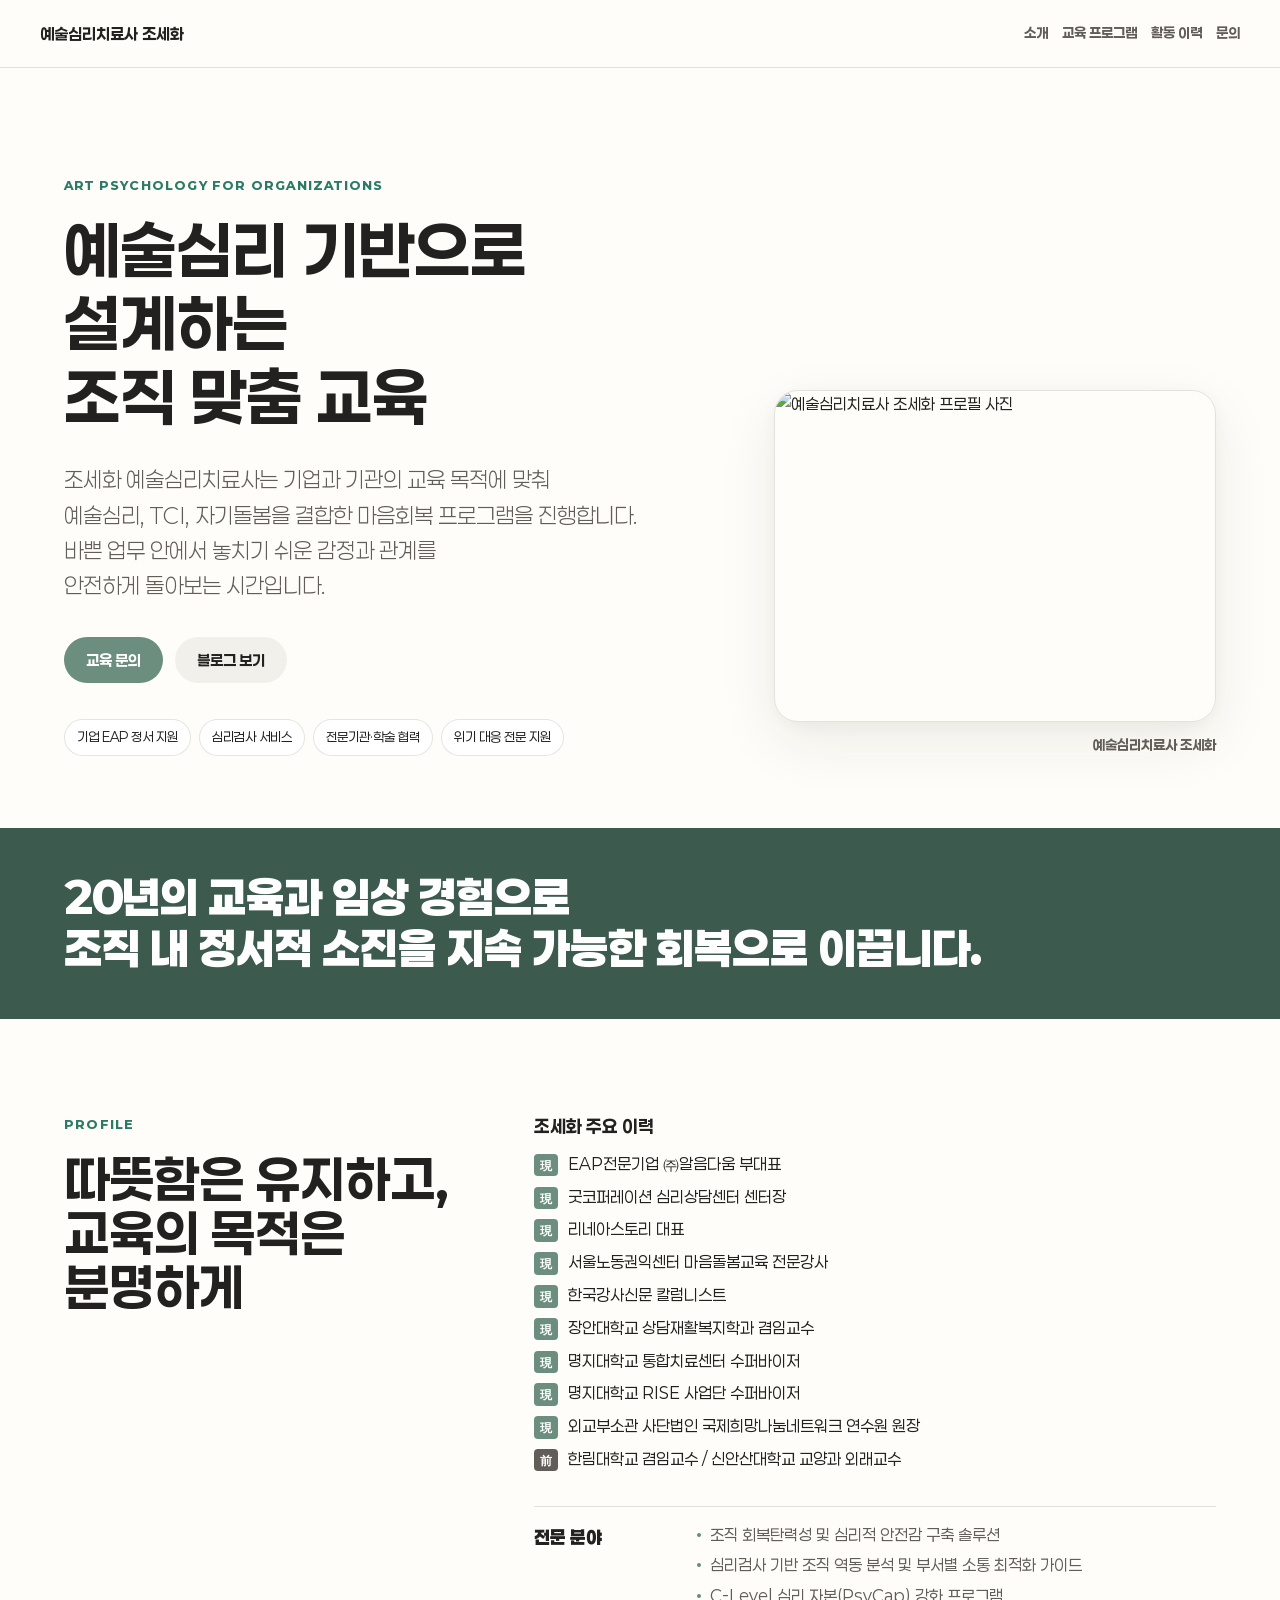
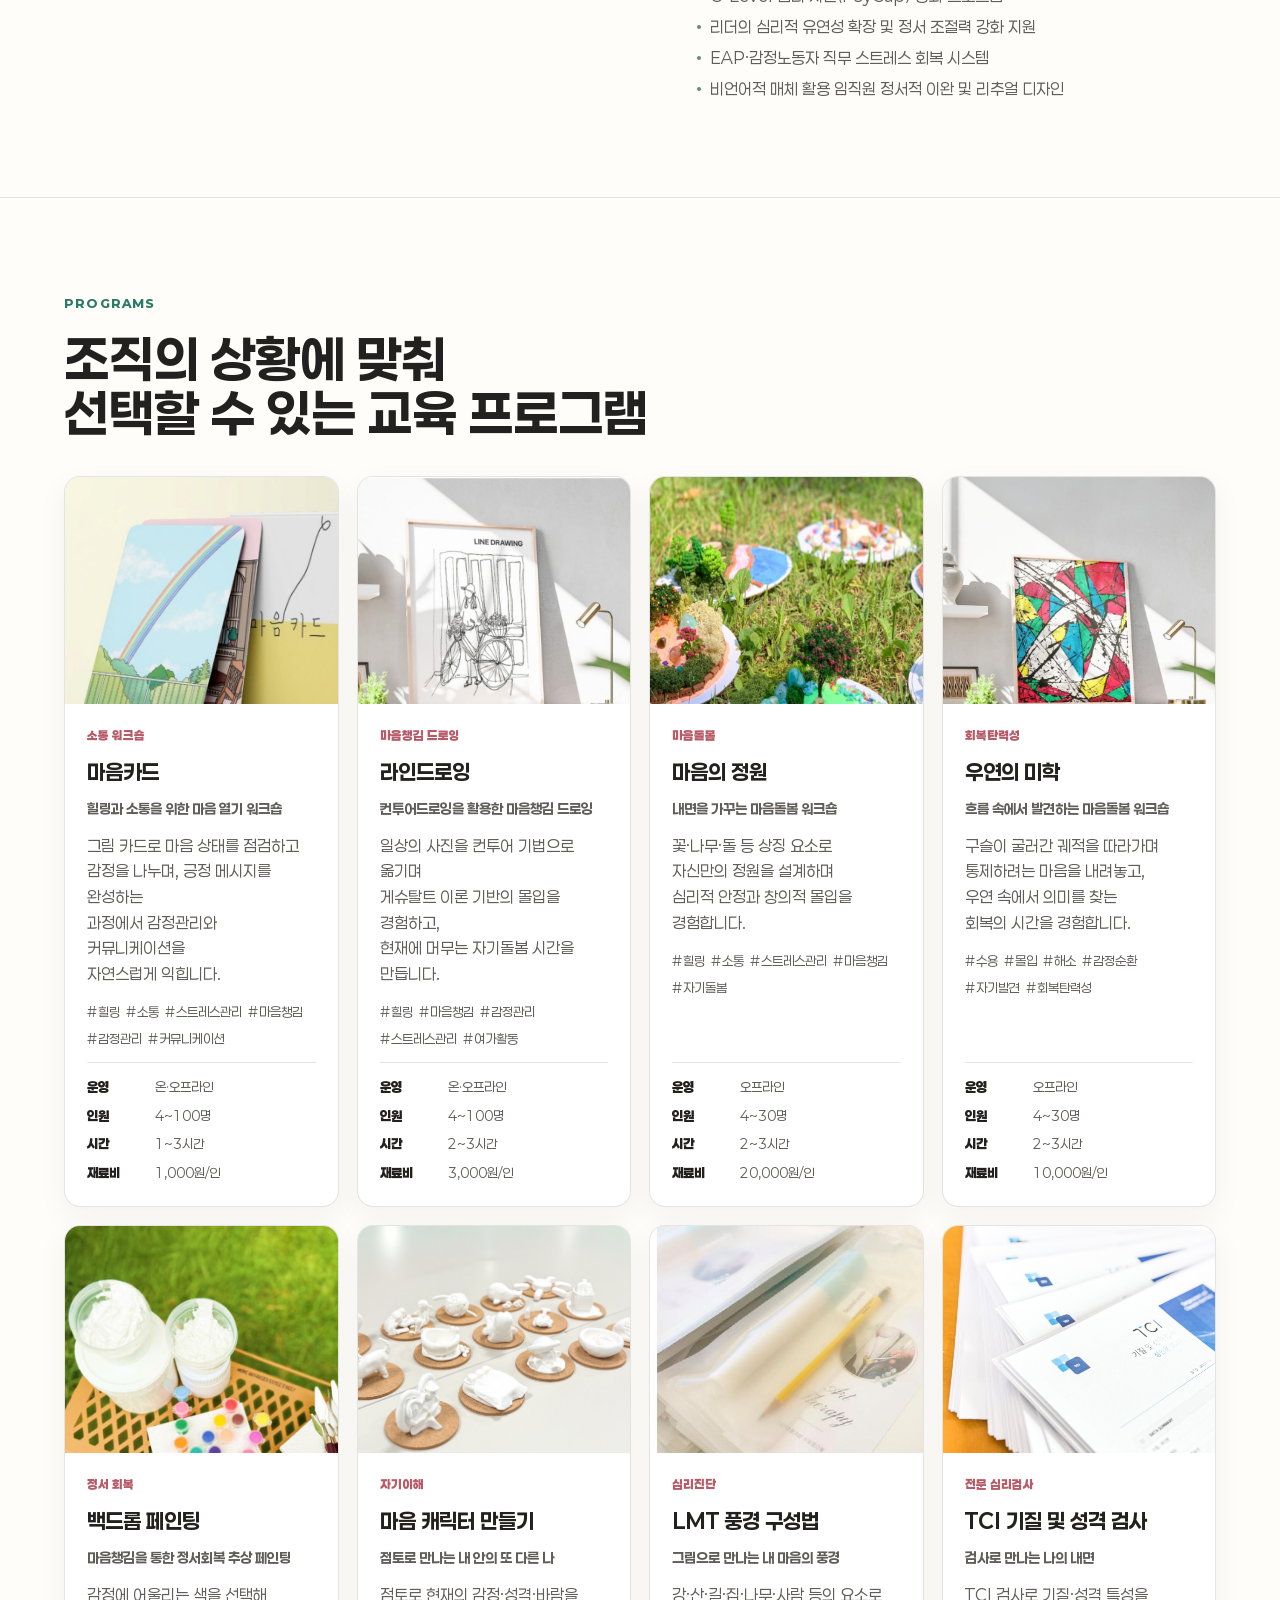
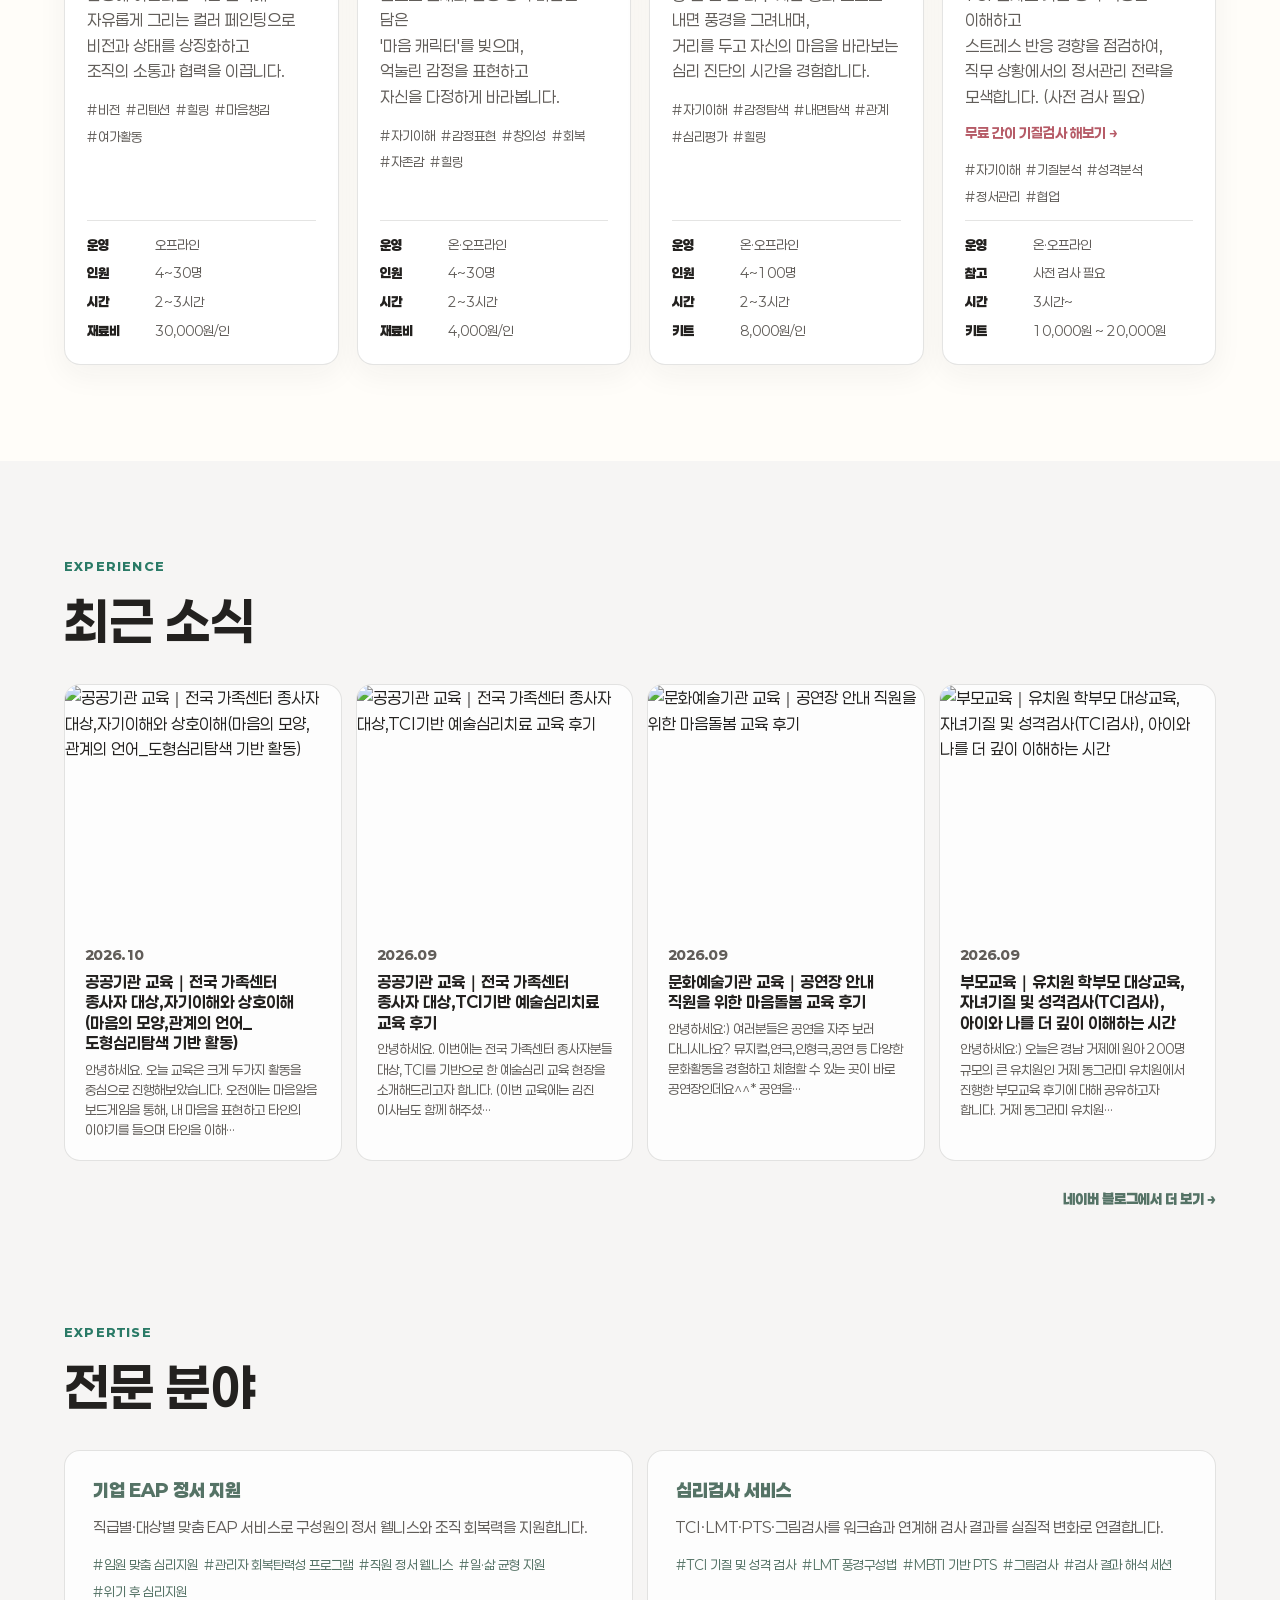
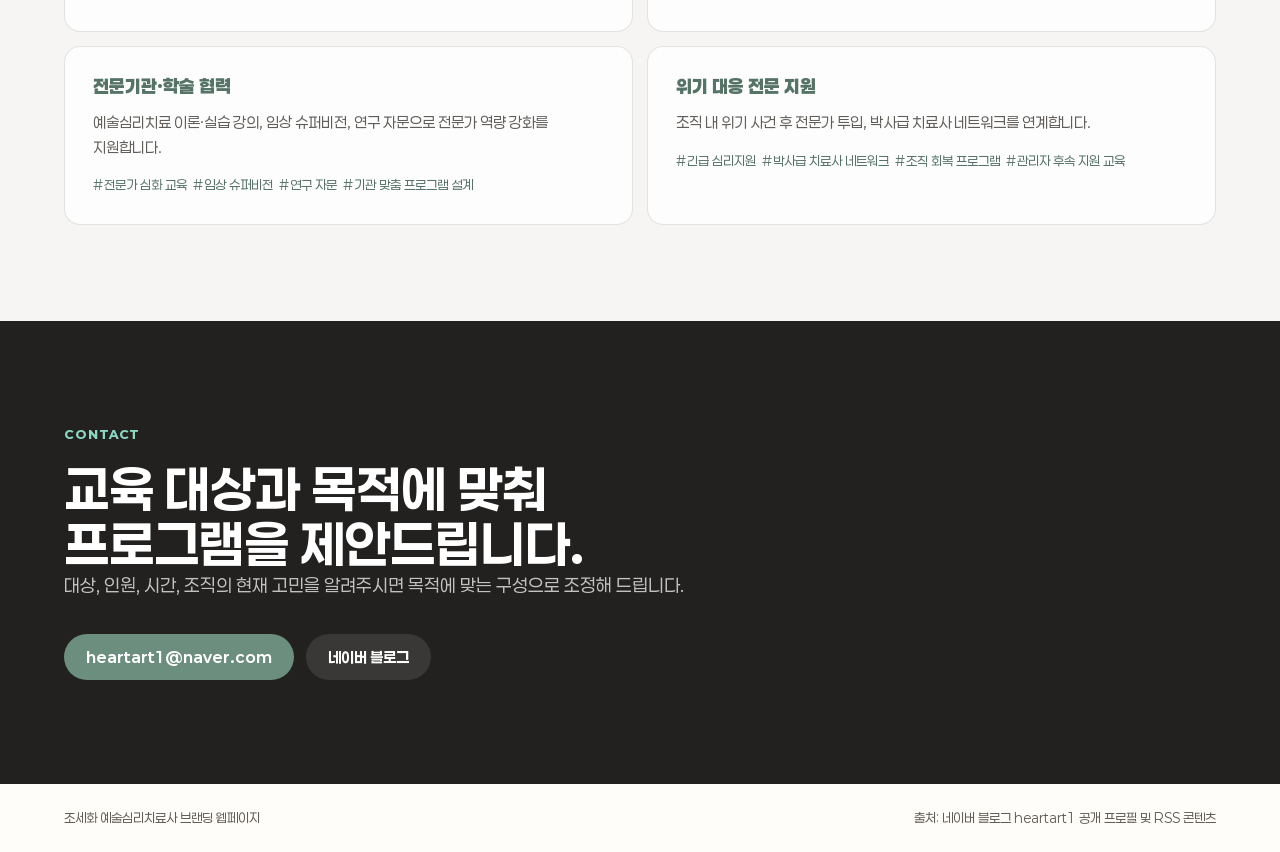
==== commit 4399c92e: "Merge branch 'claude/hopeful-banzai-08a3aa'" ====
--- a/index.html
+++ b/index.html
@@ -301,6 +301,7 @@
             <h3>TCI 기질 및 성격 검사</h3>
             <p class="program-subtitle">검사로 만나는 나의 내면</p>
             <p>TCI 검사로 기질·성격 특성을 이해하고 <br>스트레스 반응 경향을 점검하여, <br>직무 상황에서의 정서관리 전략을 <br>모색합니다. (사전 검사 필요)</p>
+            <a class="program-link" href="/Temperament-Profile/" target="_blank" rel="noreferrer">무료 간이 기질검사 해보기 →</a>
             <ul class="program-keywords">
               <li>자기이해</li><li>기질분석</li><li>성격분석</li><li>정서관리</li><li>협업</li>
             </ul>
--- a/styles.css
+++ b/styles.css
@@ -439,6 +439,20 @@
   margin-bottom: 0;
 }
 
+.program-link {
+  align-self: flex-start;
+  color: var(--rose);
+  font-size: 14px;
+  font-weight: 700;
+  text-decoration: none;
+  transition: color 160ms ease;
+}
+
+.program-link:hover {
+  color: var(--ink);
+  text-decoration: underline;
+}
+
 .program-keywords {
   display: flex;
   flex-wrap: wrap;
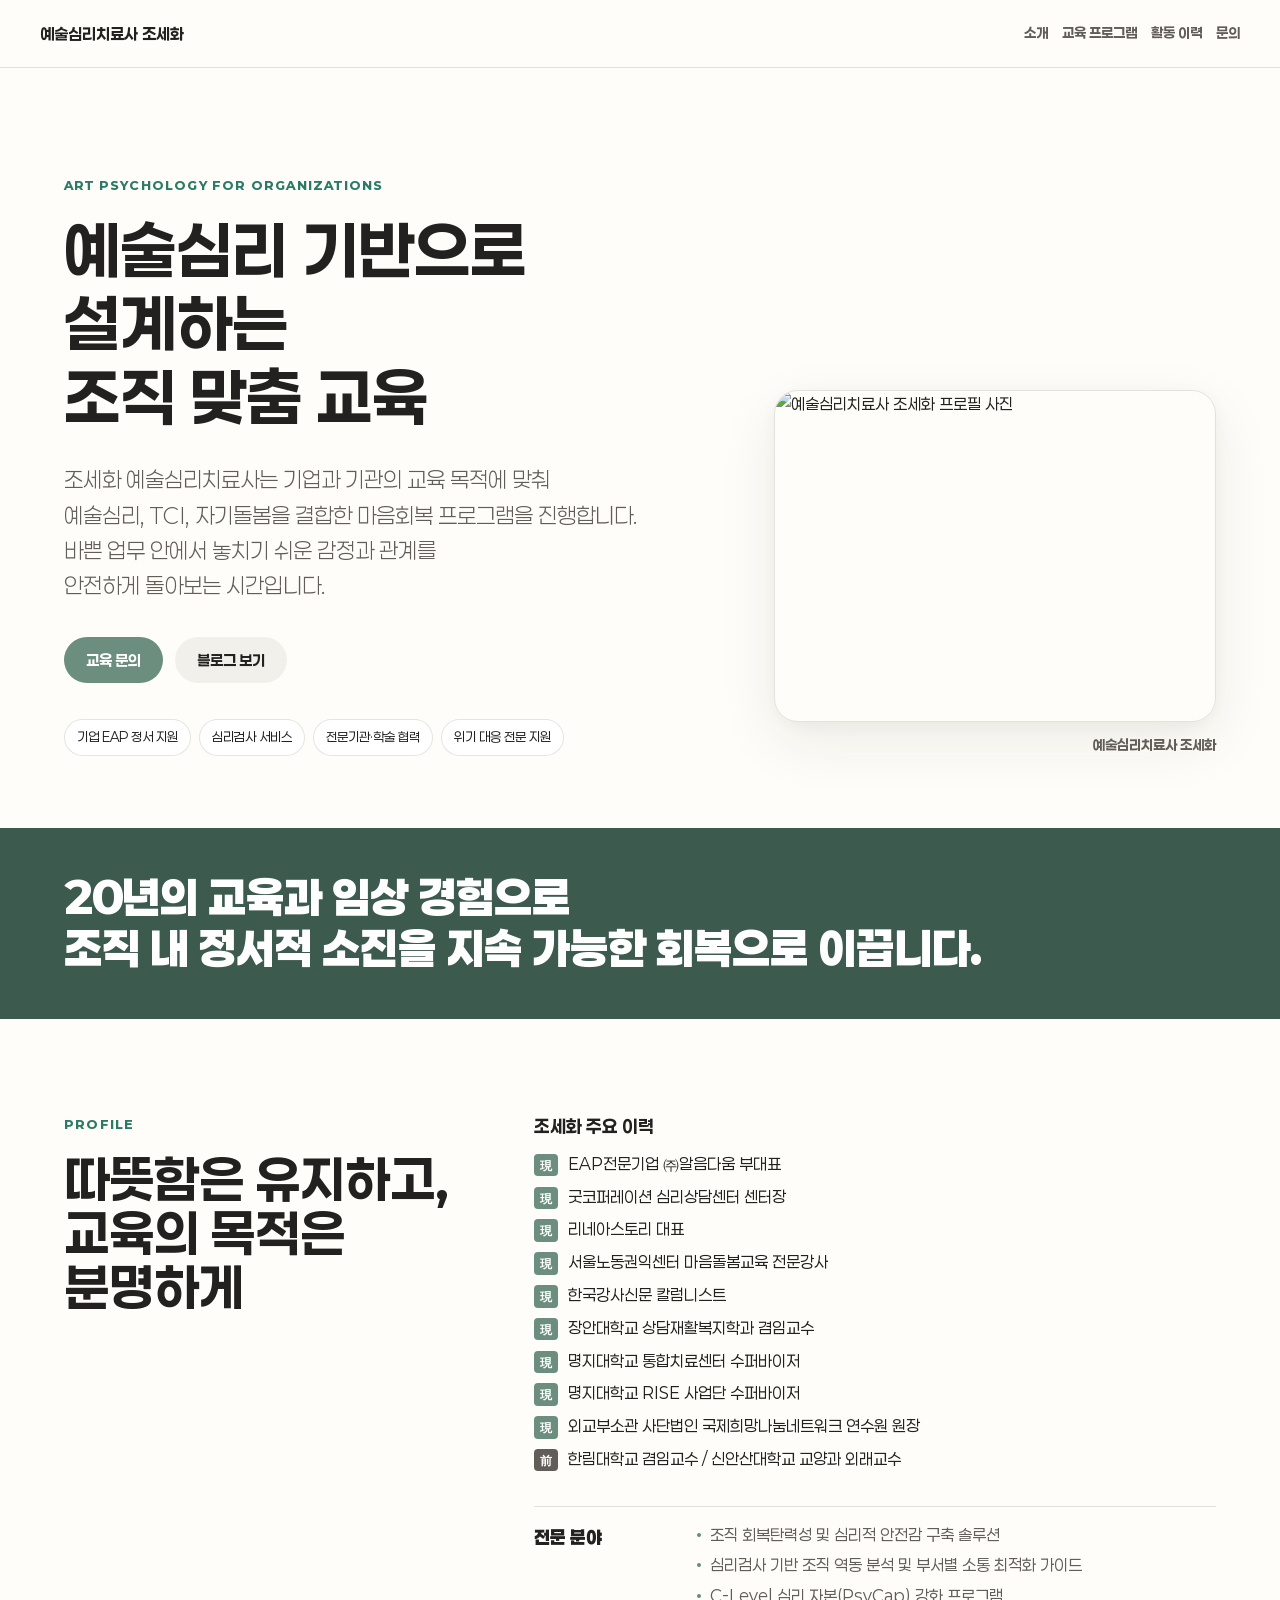
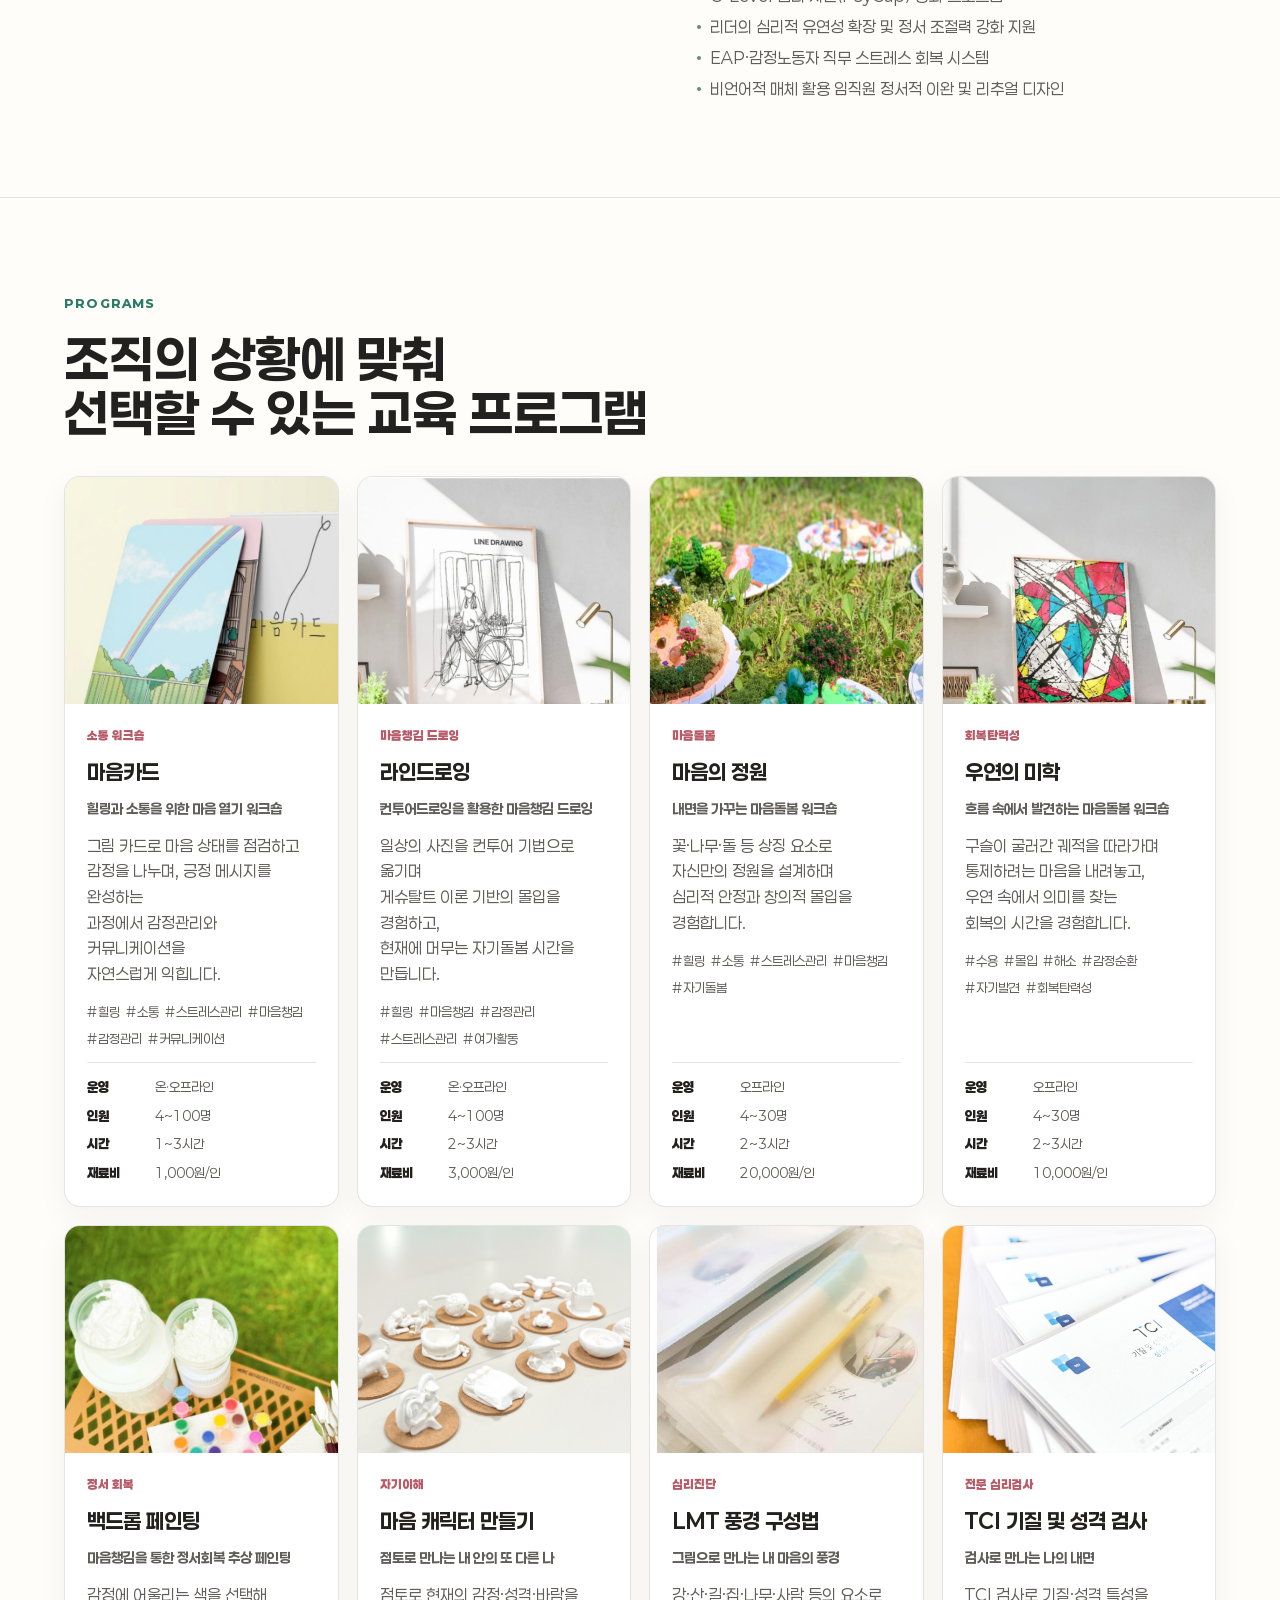
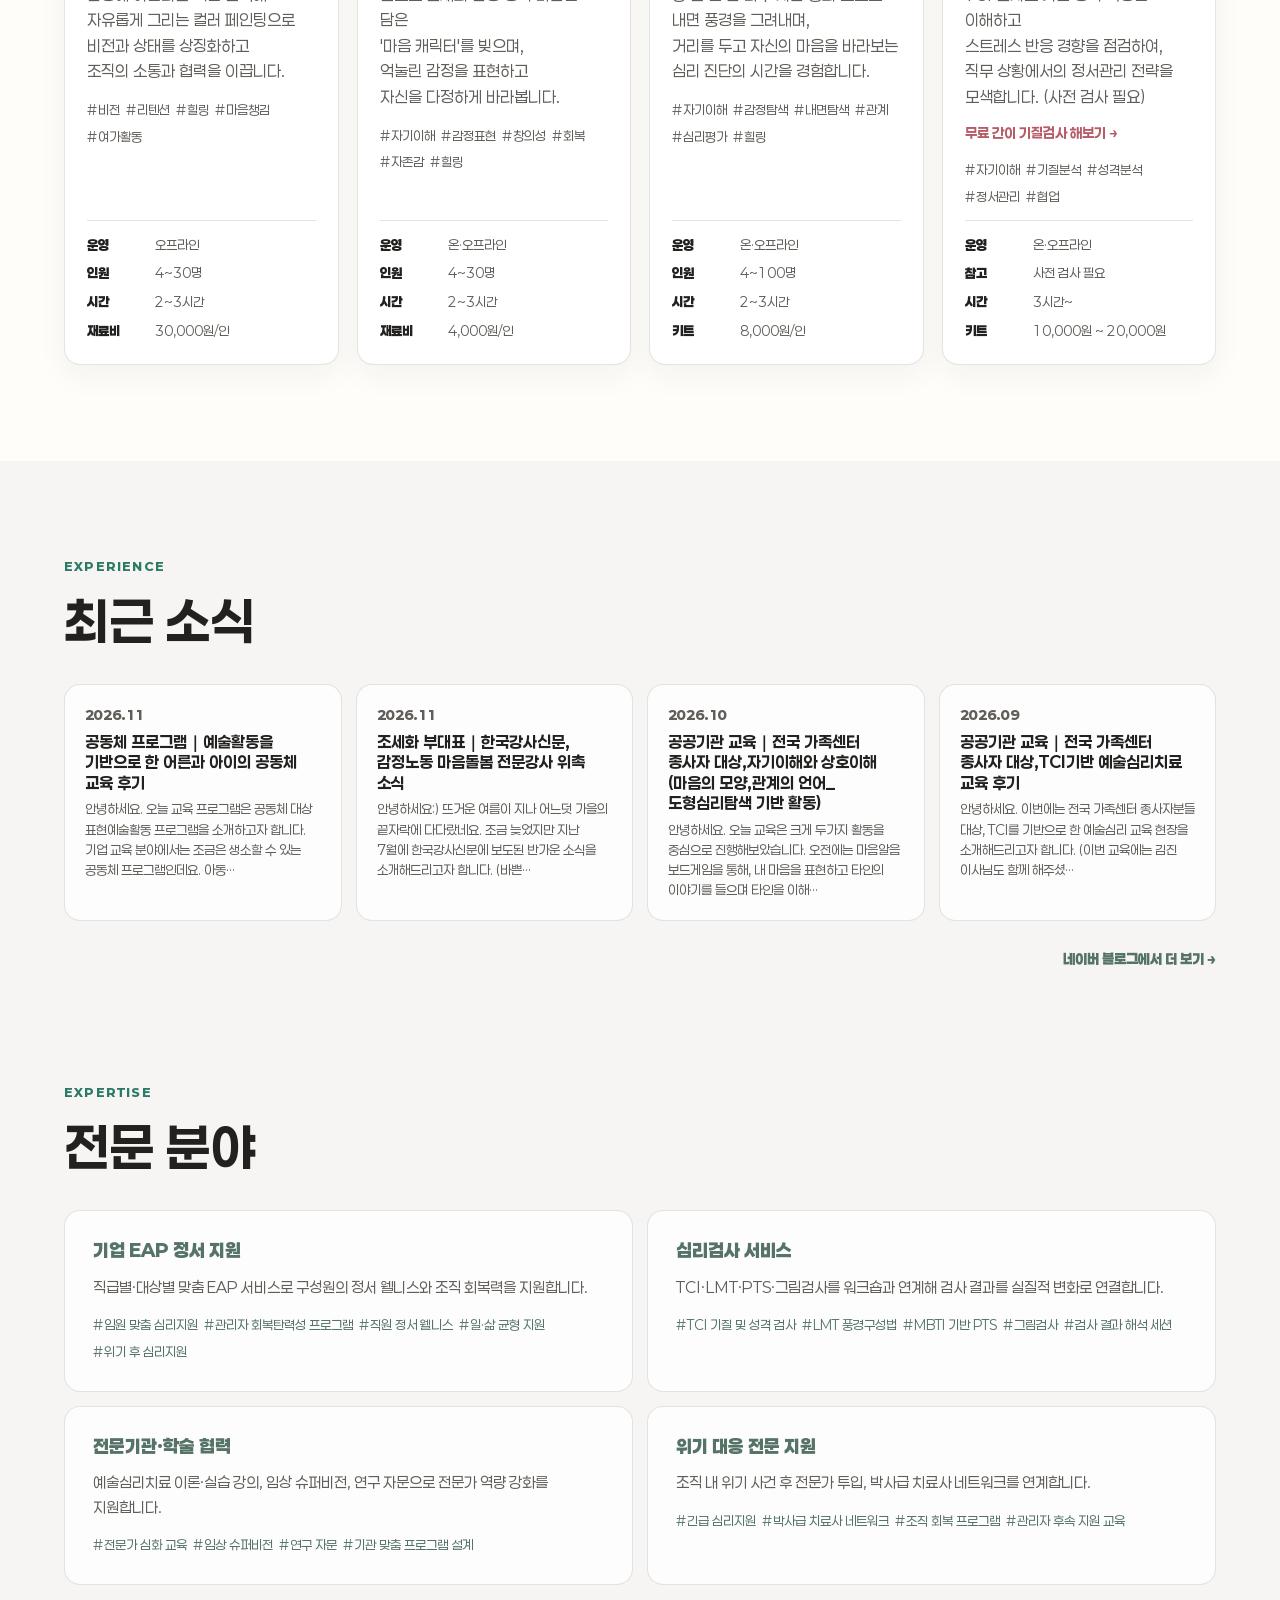
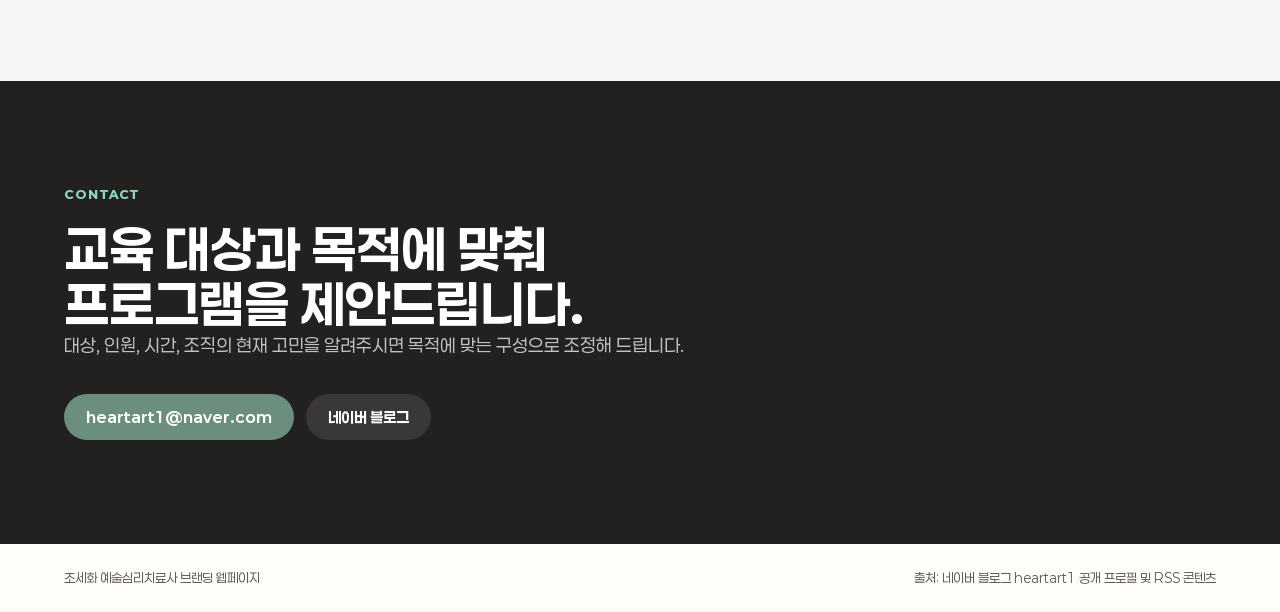
==== commit ff259d62: "Update homepage" ====
--- a/index.html
+++ b/index.html
@@ -419,11 +419,9 @@
             var date = escapeHtml(fmtDate(item.pubDate));
             var desc = escapeHtml(trimText(item.description || '', 90));
             var link = escapeHtml(item.link || '#');
-            var thumb = item.thumbnail ? escapeHtml(item.thumbnail) : '';
             return (
               '<article>' +
                 '<a class="proof-link" href="' + link + '" target="_blank" rel="noreferrer">' +
-                  (thumb ? '<img class="proof-thumb" src="' + thumb + '" alt="' + title + '" loading="lazy" referrerpolicy="no-referrer" />' : '') +
                   '<div class="proof-body">' +
                     '<p class="proof-date">' + date + '</p>' +
                     '<h3>' + title + '</h3>' +
